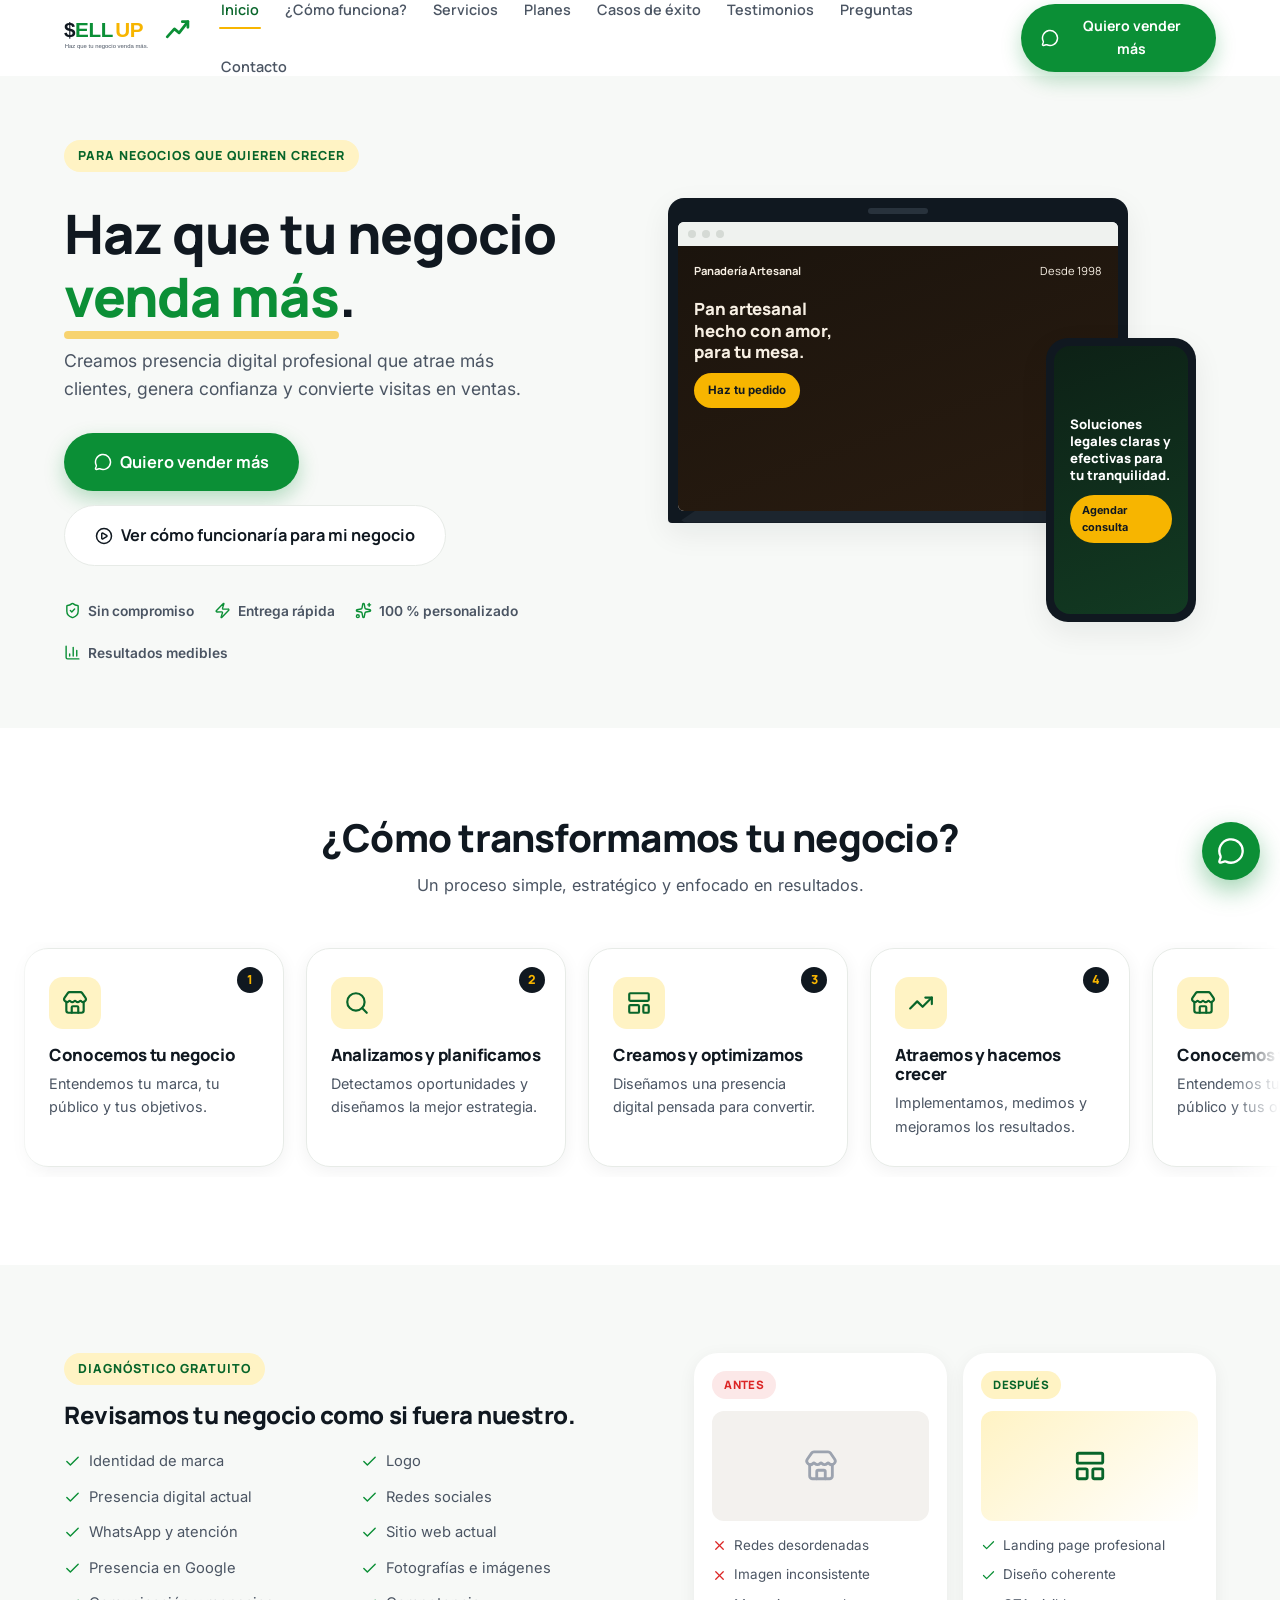
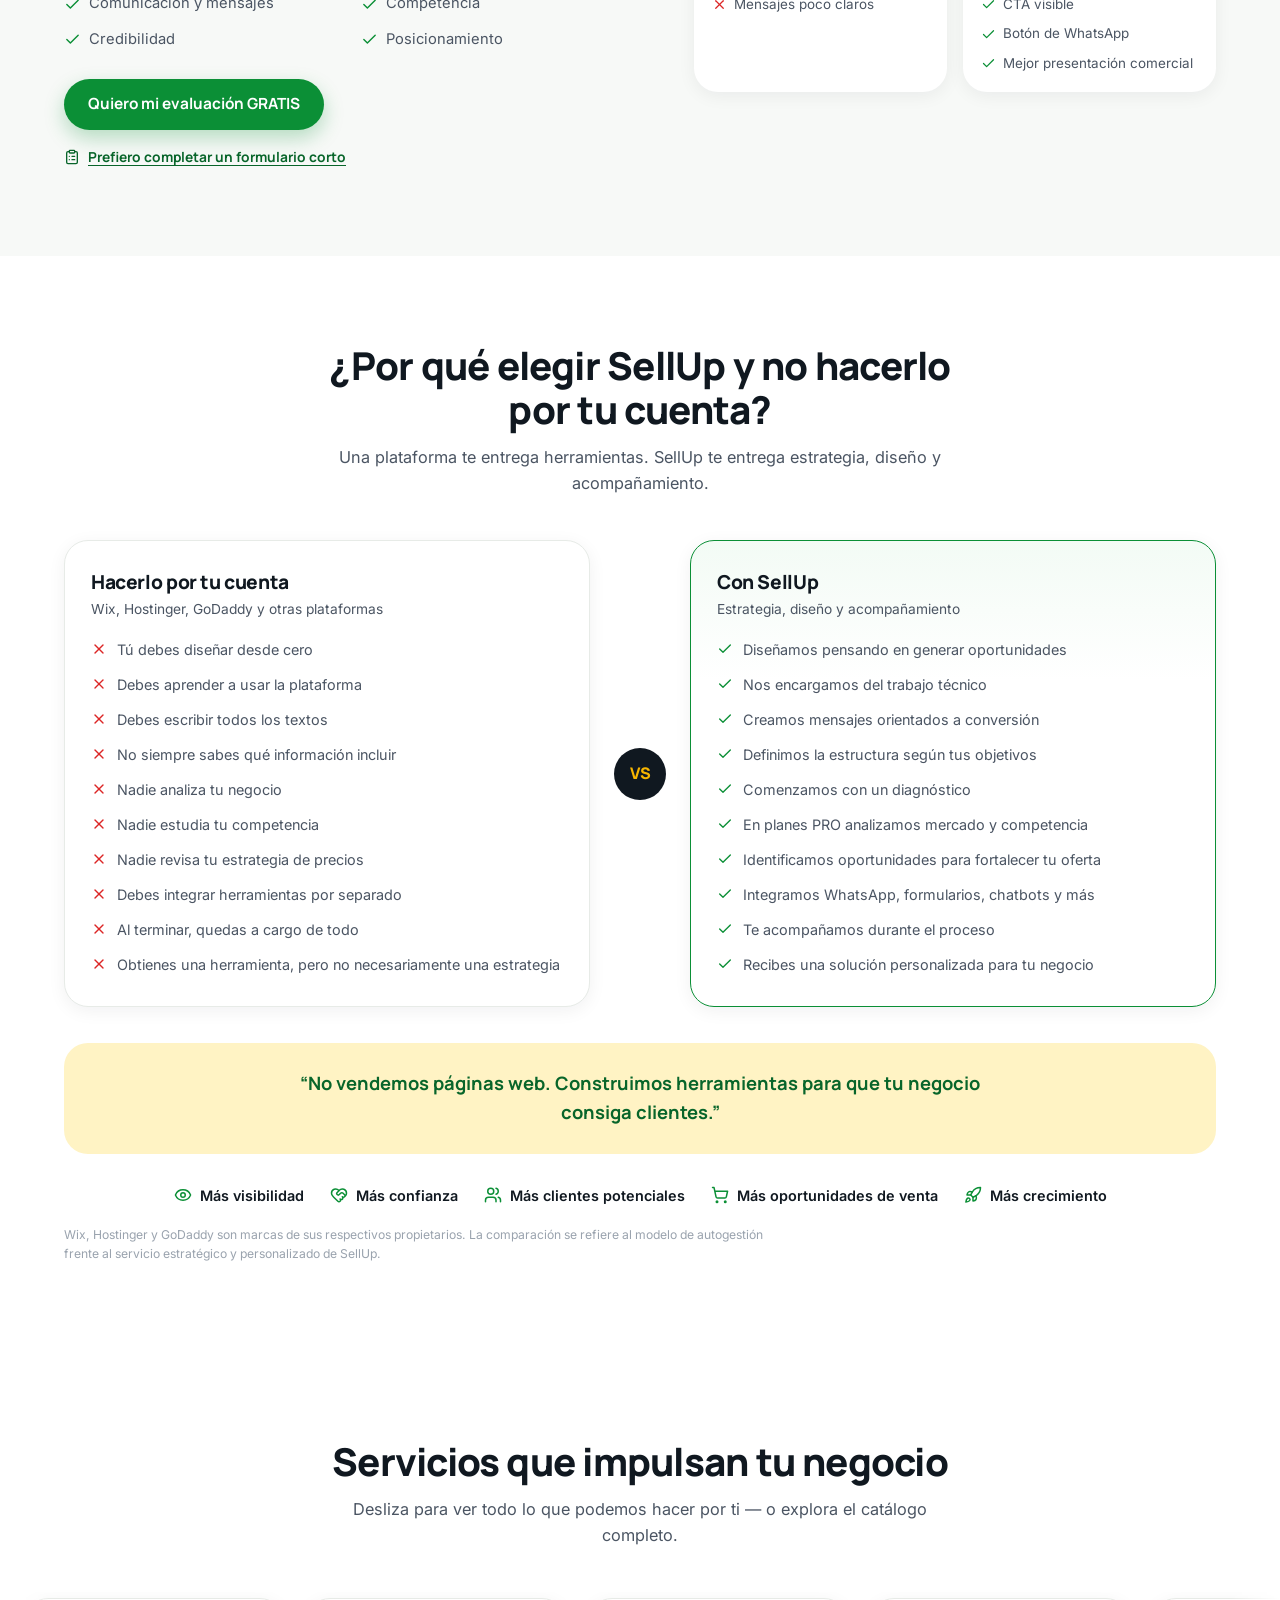
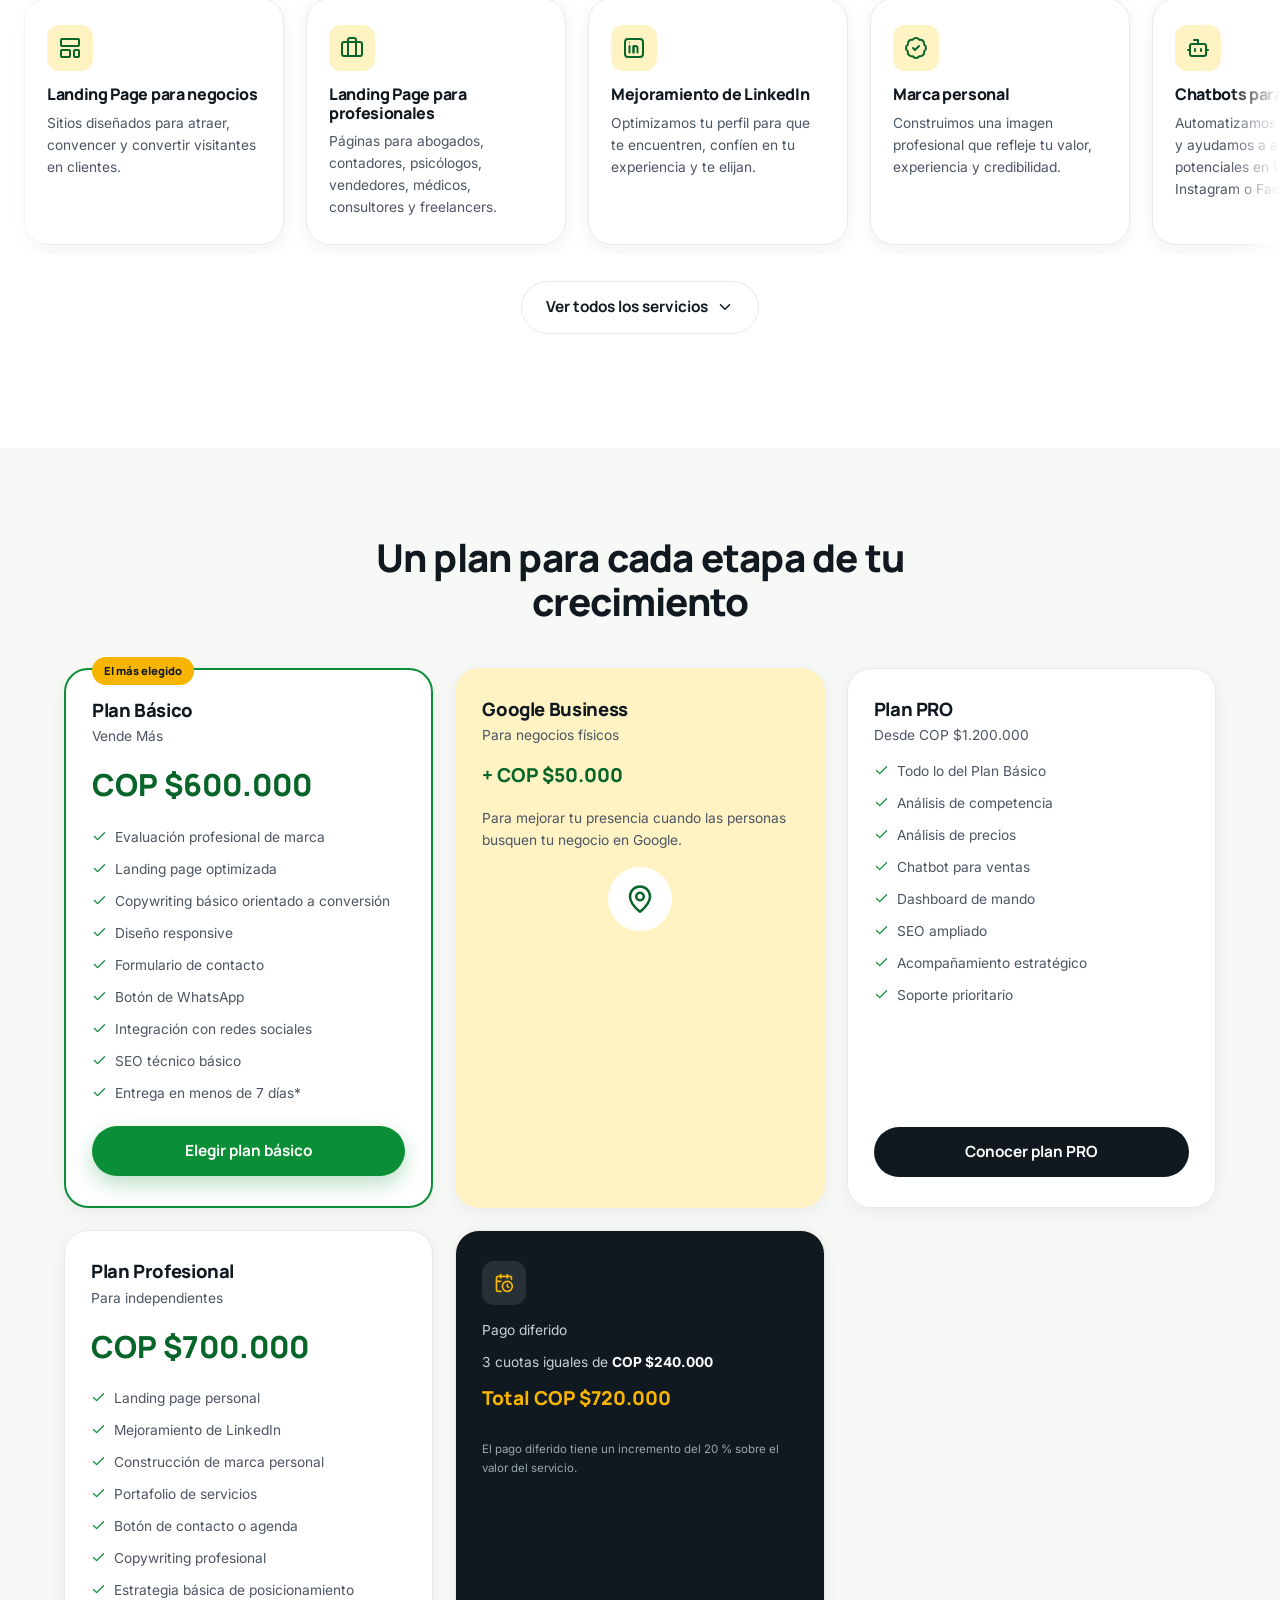
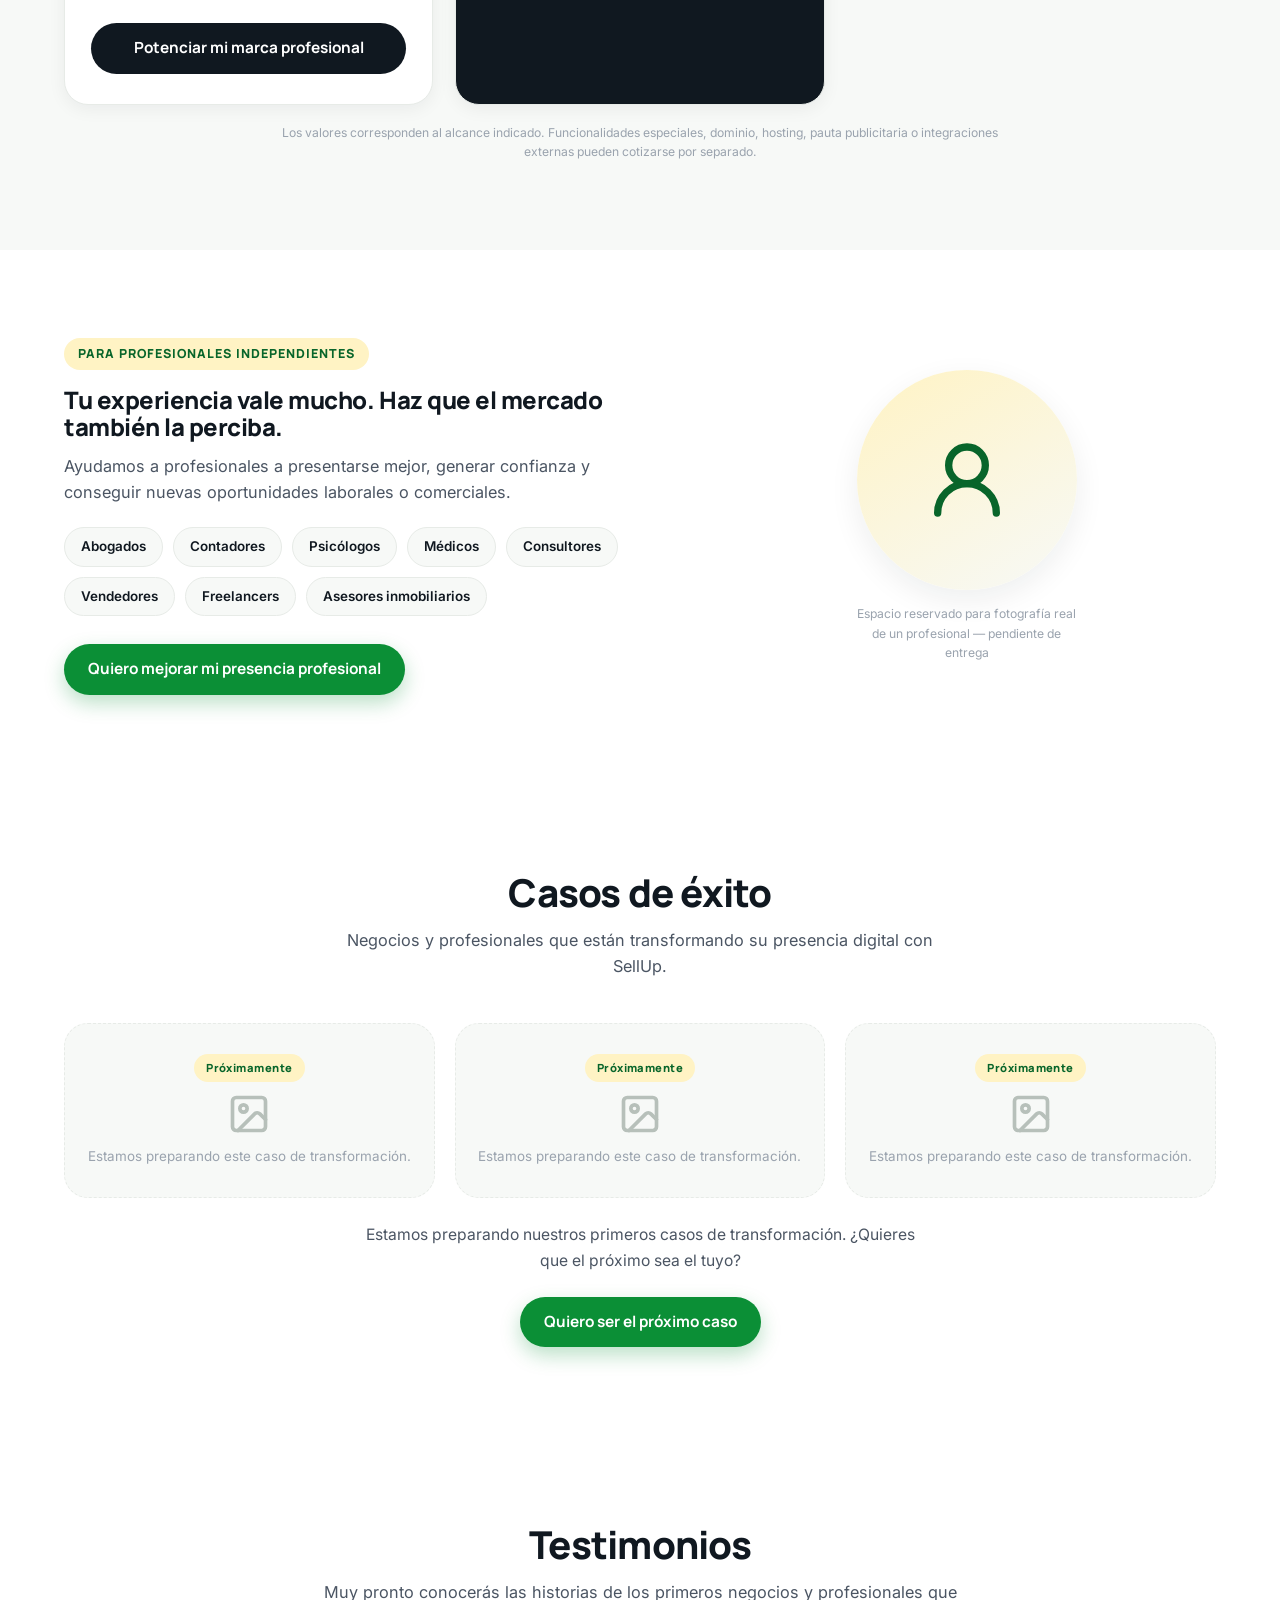
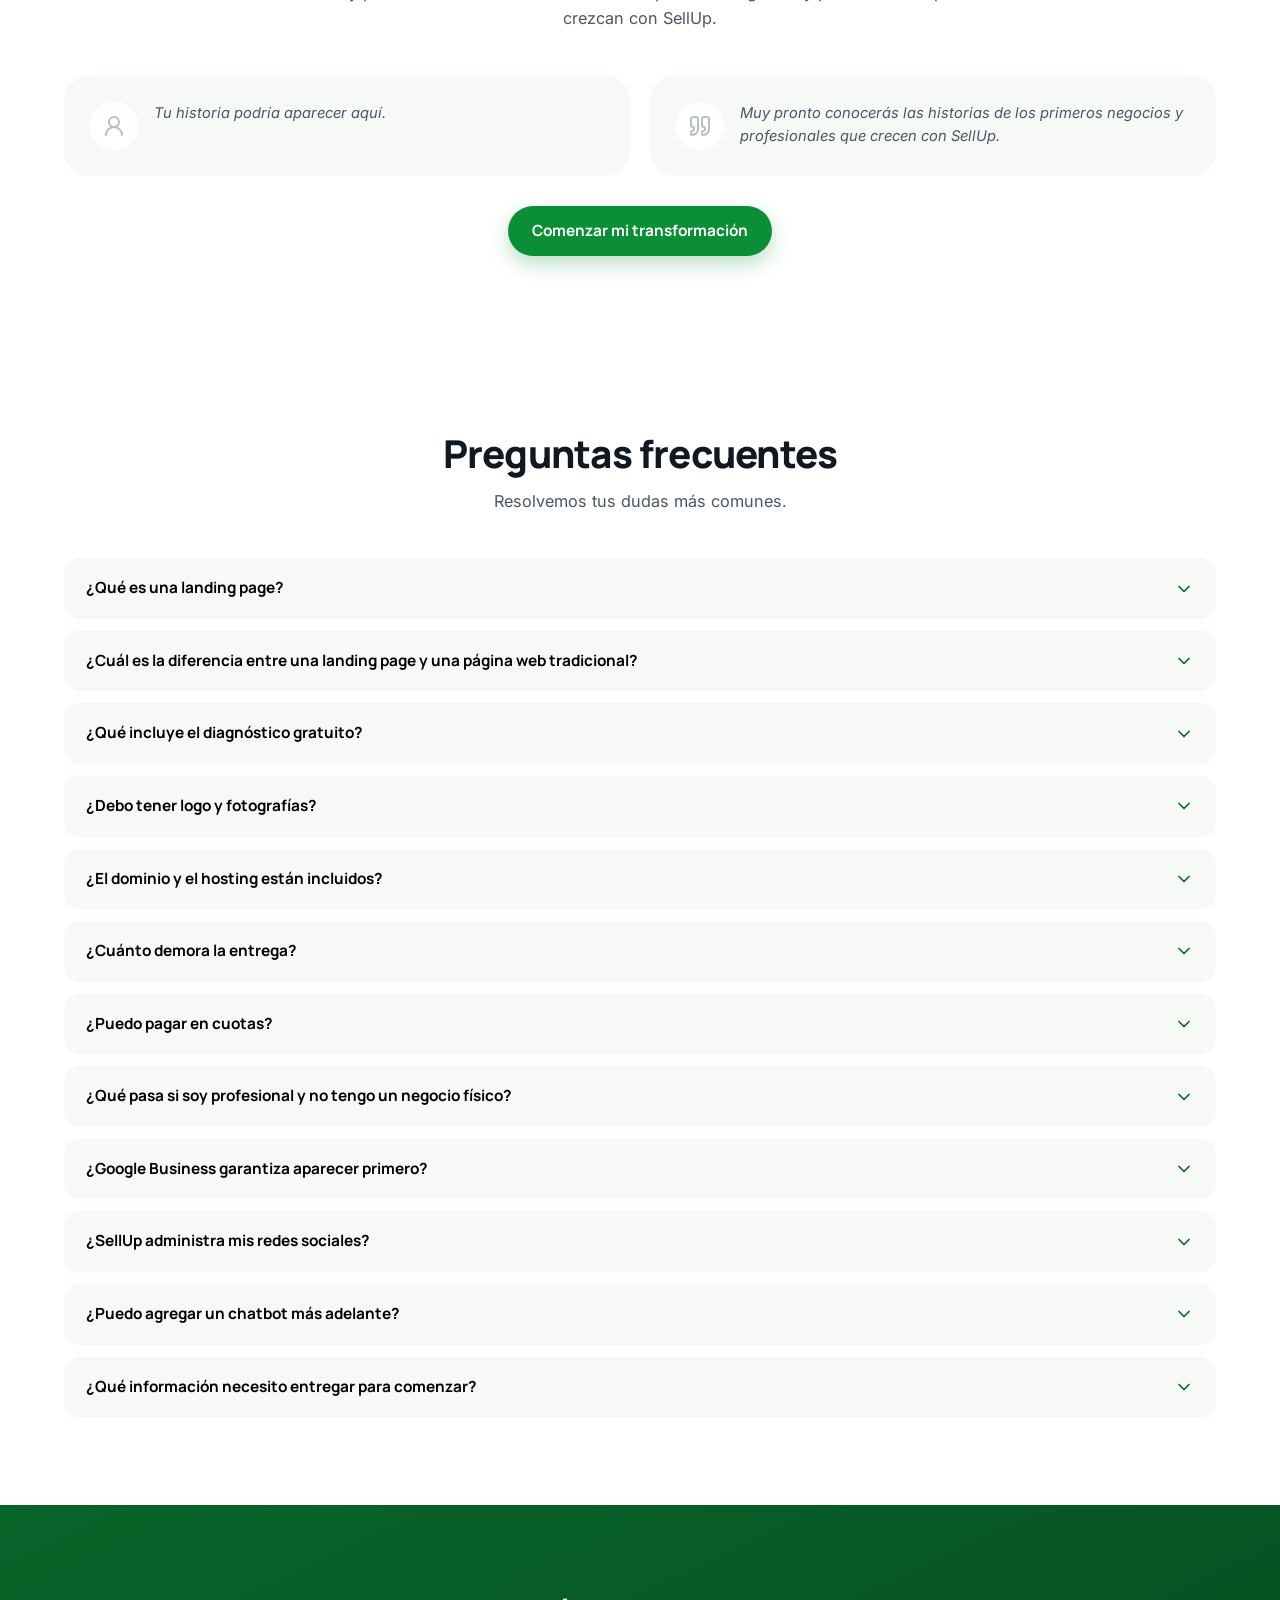
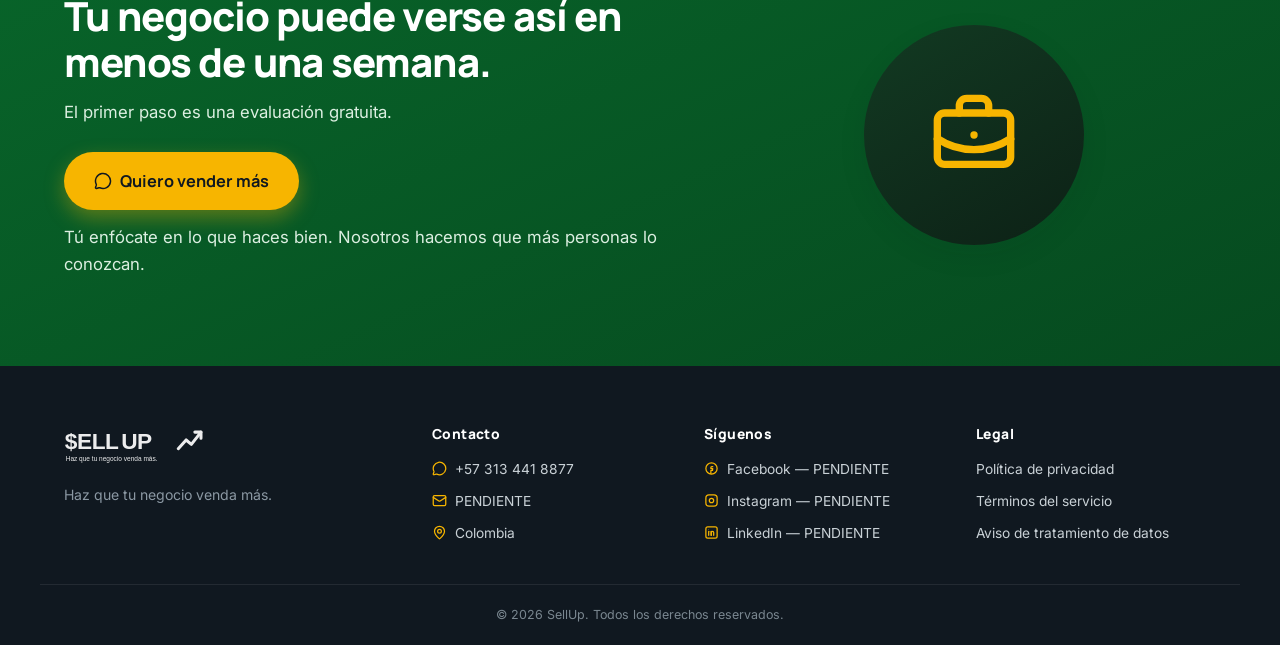
==== index.html @ 9bbc937a "primer entrega" ====
<!DOCTYPE html>
<html lang="es">
<head>
<meta charset="UTF-8">
<meta name="viewport" content="width=device-width, initial-scale=1.0">
<title>SellUp | Landing Pages y estrategias para vender más</title>
<meta name="description" content="Creamos landing pages, estrategias digitales, chatbots y herramientas para ayudar a negocios y profesionales a conseguir más clientes.">
<meta name="keywords" content="landing page Colombia, página web negocio, diagnóstico digital gratuito, marca personal profesionales, chatbot WhatsApp ventas">
<meta name="robots" content="index, follow">
<link rel="canonical" href="https://sellup.co/">

<!-- Open Graph -->
<meta property="og:type" content="website">
<meta property="og:title" content="SellUp | Landing Pages y estrategias para vender más">
<meta property="og:description" content="Creamos herramientas digitales para que negocios y profesionales consigan más clientes.">
<meta property="og:image" content="https://sellup.co/assets/images/sellup-og.jpg">
<meta property="og:url" content="https://sellup.co/">
<meta property="og:locale" content="es_CO">

<!-- Twitter -->
<meta name="twitter:card" content="summary_large_image">
<meta name="twitter:title" content="SellUp | Landing Pages y estrategias para vender más">
<meta name="twitter:description" content="Herramientas digitales para negocios y profesionales que quieren vender más.">

<link rel="icon" type="image/svg+xml" href="assets/images/sellup-icon.svg">

<!-- Fonts -->
<link rel="preconnect" href="https://fonts.googleapis.com">
<link rel="preconnect" href="https://fonts.gstatic.com" crossorigin>
<link href="https://fonts.googleapis.com/css2?family=Manrope:wght@600;700;800&family=Inter:wght@400;500;600;700&display=swap" rel="stylesheet">

<link rel="stylesheet" href="css/styles.css">

<!-- JSON-LD -->
<script type="application/ld+json">
{
  "@context": "https://schema.org",
  "@type": "ProfessionalService",
  "name": "SellUp",
  "description": "Landing pages, estrategias digitales y herramientas de venta para negocios y profesionales.",
  "url": "https://sellup.co/",
  "logo": "https://sellup.co/assets/images/sellup-logo.svg",
  "areaServed": "CO",
  "priceRange": "$600.000 - $1.200.000 COP",
  "telephone": "+57 313 441 8877"
}
</script>
</head>
<body>

<a class="skip-link" href="#main">Saltar al contenido</a>

<!-- ============ FLOATING WHATSAPP BUTTON ============ -->
<a href="#" id="floatingWhatsapp" class="floating-wsp" aria-label="Escribir por WhatsApp" data-wsp-msg="Hola, vi la página de SellUp y quiero solicitar una evaluación gratuita para mi negocio.">
  <i data-lucide="message-circle" aria-hidden="true"></i>
</a>

<!-- ============ HEADER ============ -->
<header class="site-header" id="siteHeader">
  <div class="wrap header-inner">
    <a href="#inicio" class="logo-link" aria-label="SellUp — inicio">
      <img src="assets/images/sellup-logo.svg" alt="$ELL UP — Haz que tu negocio venda más" width="170" height="55" class="logo-img">
    </a>

    <nav class="main-nav" id="mainNav" aria-label="Navegación principal">
      <a href="#inicio" class="nav-link active">Inicio</a>
      <a href="#como-funciona" class="nav-link">¿Cómo funciona?</a>
      <a href="#servicios" class="nav-link">Servicios</a>
      <a href="#planes" class="nav-link">Planes</a>
      <a href="#casos-exito" class="nav-link">Casos de éxito</a>
      <a href="#testimonios" class="nav-link">Testimonios</a>
      <a href="#preguntas" class="nav-link">Preguntas</a>
      <a href="#contacto" class="nav-link">Contacto</a>
    </nav>

    <div class="header-actions">
      <button class="btn btn-primary btn-header-cta" id="ctaHeader" data-wsp-msg="Hola, vi la página de SellUp y quiero solicitar una evaluación gratuita para mi negocio." data-track="click_whatsapp">
        <i data-lucide="message-circle" aria-hidden="true"></i>
        Quiero vender más
      </button>
      <button class="nav-toggle" id="navToggle" aria-label="Abrir menú" aria-expanded="false" aria-controls="mainNav">
        <span></span><span></span><span></span>
      </button>
    </div>
  </div>
</header>

<main id="main">

  <!-- ============ HERO ============ -->
  <section class="hero" id="inicio" aria-label="Presentación">
    <div class="wrap hero-grid">
      <div class="hero-copy">
        <p class="eyebrow" data-reveal>PARA NEGOCIOS QUE QUIEREN CRECER</p>
        <h1 data-reveal>Haz que tu negocio <span class="accent-underline">venda más</span>.</h1>
        <p class="hero-sub" data-reveal>Creamos presencia digital profesional que atrae más clientes, genera confianza y convierte visitas en ventas.</p>

        <div class="hero-ctas" data-reveal>
          <button class="btn btn-primary btn-lg" data-wsp-msg="Hola, vi la página de SellUp y quiero solicitar una evaluación gratuita para mi negocio." data-track="click_whatsapp">
            <i data-lucide="message-circle" aria-hidden="true"></i> Quiero vender más
          </button>
          <a href="#como-funciona" class="btn btn-outline btn-lg">
            <i data-lucide="play-circle" aria-hidden="true"></i> Ver cómo funcionaría para mi negocio
          </a>
        </div>

        <ul class="trust-signals" data-reveal>
          <li><i data-lucide="shield-check" aria-hidden="true"></i> Sin compromiso</li>
          <li><i data-lucide="zap" aria-hidden="true"></i> Entrega rápida</li>
          <li><i data-lucide="sparkles" aria-hidden="true"></i> 100&nbsp;% personalizado</li>
          <li><i data-lucide="bar-chart-3" aria-hidden="true"></i> Resultados medibles</li>
        </ul>
      </div>

      <div class="hero-mockups" data-reveal aria-hidden="true">
        <div class="device device-laptop">
          <div class="device-notch"></div>
          <div class="device-screen">
            <div class="mock-browser-bar"><span></span><span></span><span></span></div>
            <div class="mock-site mock-site--bakery">
              <div class="mock-nav">
                <strong>Panadería Artesanal</strong>
                <span>Desde 1998</span>
              </div>
              <div class="mock-hero">
                <p class="mock-tag">Pan artesanal<br>hecho con amor,<br>para tu mesa.</p>
                <span class="mock-cta">Haz tu pedido</span>
              </div>
            </div>
          </div>
          <div class="device-base"></div>
        </div>

        <div class="device device-phone">
          <div class="device-screen">
            <div class="mock-site mock-site--legal">
              <p class="mock-tag mock-tag--sm">Soluciones legales claras y efectivas para tu tranquilidad.</p>
              <span class="mock-cta mock-cta--sm">Agendar consulta</span>
            </div>
          </div>
        </div>
      </div>
    </div>
  </section>

  <!-- ============ CÓMO TRANSFORMAMOS TU NEGOCIO — CARRUSEL AUTOMÁTICO ============ -->
  <section class="process" id="como-funciona">
    <div class="wrap">
      <div class="section-head center" data-reveal>
        <h2>¿Cómo transformamos tu negocio?</h2>
        <p class="section-sub">Un proceso simple, estratégico y enfocado en resultados.</p>
      </div>
    </div>

    <div class="marquee process-marquee" id="processMarquee" data-reveal>
      <div class="marquee-track" id="processTrack">
        <article class="process-card">
          <span class="process-num">1</span>
          <div class="process-ic"><i data-lucide="store" aria-hidden="true"></i></div>
          <h3>Conocemos tu negocio</h3>
          <p>Entendemos tu marca, tu público y tus objetivos.</p>
        </article>
        <article class="process-card">
          <span class="process-num">2</span>
          <div class="process-ic"><i data-lucide="search" aria-hidden="true"></i></div>
          <h3>Analizamos y planificamos</h3>
          <p>Detectamos oportunidades y diseñamos la mejor estrategia.</p>
        </article>
        <article class="process-card">
          <span class="process-num">3</span>
          <div class="process-ic"><i data-lucide="layout-template" aria-hidden="true"></i></div>
          <h3>Creamos y optimizamos</h3>
          <p>Diseñamos una presencia digital pensada para convertir.</p>
        </article>
        <article class="process-card">
          <span class="process-num">4</span>
          <div class="process-ic"><i data-lucide="trending-up" aria-hidden="true"></i></div>
          <h3>Atraemos y hacemos crecer</h3>
          <p>Implementamos, medimos y mejoramos los resultados.</p>
        </article>
        <!-- duplicado para loop continuo, oculto de lectores de pantalla -->
        <article class="process-card" aria-hidden="true">
          <span class="process-num">1</span>
          <div class="process-ic"><i data-lucide="store" aria-hidden="true"></i></div>
          <h3>Conocemos tu negocio</h3>
          <p>Entendemos tu marca, tu público y tus objetivos.</p>
        </article>
        <article class="process-card" aria-hidden="true">
          <span class="process-num">2</span>
          <div class="process-ic"><i data-lucide="search" aria-hidden="true"></i></div>
          <h3>Analizamos y planificamos</h3>
          <p>Detectamos oportunidades y diseñamos la mejor estrategia.</p>
        </article>
        <article class="process-card" aria-hidden="true">
          <span class="process-num">3</span>
          <div class="process-ic"><i data-lucide="layout-template" aria-hidden="true"></i></div>
          <h3>Creamos y optimizamos</h3>
          <p>Diseñamos una presencia digital pensada para convertir.</p>
        </article>
        <article class="process-card" aria-hidden="true">
          <span class="process-num">4</span>
          <div class="process-ic"><i data-lucide="trending-up" aria-hidden="true"></i></div>
          <h3>Atraemos y hacemos crecer</h3>
          <p>Implementamos, medimos y mejoramos los resultados.</p>
        </article>
      </div>
    </div>
  </section>

  <!-- ============ DIAGNÓSTICO GRATUITO ============ -->
  <section class="diagnostic">
    <div class="wrap diagnostic-grid">
      <div data-reveal>
        <p class="eyebrow">DIAGNÓSTICO GRATUITO</p>
        <h2>Revisamos tu negocio como si fuera nuestro.</h2>
        <ul class="check-grid">
          <li><i data-lucide="check" aria-hidden="true"></i> Identidad de marca</li>
          <li><i data-lucide="check" aria-hidden="true"></i> Logo</li>
          <li><i data-lucide="check" aria-hidden="true"></i> Presencia digital actual</li>
          <li><i data-lucide="check" aria-hidden="true"></i> Redes sociales</li>
          <li><i data-lucide="check" aria-hidden="true"></i> WhatsApp y atención</li>
          <li><i data-lucide="check" aria-hidden="true"></i> Sitio web actual</li>
          <li><i data-lucide="check" aria-hidden="true"></i> Presencia en Google</li>
          <li><i data-lucide="check" aria-hidden="true"></i> Fotografías e imágenes</li>
          <li><i data-lucide="check" aria-hidden="true"></i> Comunicación y mensajes</li>
          <li><i data-lucide="check" aria-hidden="true"></i> Competencia</li>
          <li><i data-lucide="check" aria-hidden="true"></i> Credibilidad</li>
          <li><i data-lucide="check" aria-hidden="true"></i> Posicionamiento</li>
        </ul>
        <button class="btn btn-primary" id="ctaDiagnostic" data-wsp-msg="Hola, quiero solicitar mi evaluación gratuita para mi negocio." data-track="click_whatsapp">
          Quiero mi evaluación GRATIS
        </button>
        <button class="link-form-trigger" data-open-eval-form>
          <i data-lucide="clipboard-list" aria-hidden="true"></i> Prefiero completar un formulario corto
        </button>
      </div>

      <div class="before-after" data-reveal>
        <div class="ba-card ba-before">
          <span class="ba-tag ba-tag--before">Antes</span>
          <div class="ba-visual ba-visual--before" aria-hidden="true">
            <i data-lucide="store" aria-hidden="true"></i>
          </div>
          <ul>
            <li><i data-lucide="x" aria-hidden="true"></i> Redes desordenadas</li>
            <li><i data-lucide="x" aria-hidden="true"></i> Imagen inconsistente</li>
            <li><i data-lucide="x" aria-hidden="true"></i> Mensajes poco claros</li>
          </ul>
        </div>
        <div class="ba-card ba-after">
          <span class="ba-tag ba-tag--after">Después</span>
          <div class="ba-visual ba-visual--after" aria-hidden="true">
            <i data-lucide="layout-panel-top" aria-hidden="true"></i>
          </div>
          <ul>
            <li><i data-lucide="check" aria-hidden="true"></i> Landing page profesional</li>
            <li><i data-lucide="check" aria-hidden="true"></i> Diseño coherente</li>
            <li><i data-lucide="check" aria-hidden="true"></i> CTA visible</li>
            <li><i data-lucide="check" aria-hidden="true"></i> Botón de WhatsApp</li>
            <li><i data-lucide="check" aria-hidden="true"></i> Mejor presentación comercial</li>
          </ul>
        </div>
      </div>
    </div>
  </section>

  <!-- ============ COMPARATIVO ============ -->
  <section class="comparison">
    <div class="wrap">
      <div class="section-head center" data-reveal>
        <h2>¿Por qué elegir SellUp y no hacerlo por tu cuenta?</h2>
        <p class="section-sub">Una plataforma te entrega herramientas. SellUp te entrega estrategia, diseño y acompañamiento.</p>
      </div>

      <div class="comparison-grid" data-reveal>
        <div class="comparison-col comparison-col--diy">
          <h3>Hacerlo por tu cuenta</h3>
          <p class="comparison-sub">Wix, Hostinger, GoDaddy y otras plataformas</p>
          <ul class="comparison-list">
            <li><i data-lucide="x" aria-hidden="true"></i> Tú debes diseñar desde cero</li>
            <li><i data-lucide="x" aria-hidden="true"></i> Debes aprender a usar la plataforma</li>
            <li><i data-lucide="x" aria-hidden="true"></i> Debes escribir todos los textos</li>
            <li><i data-lucide="x" aria-hidden="true"></i> No siempre sabes qué información incluir</li>
            <li><i data-lucide="x" aria-hidden="true"></i> Nadie analiza tu negocio</li>
            <li><i data-lucide="x" aria-hidden="true"></i> Nadie estudia tu competencia</li>
            <li><i data-lucide="x" aria-hidden="true"></i> Nadie revisa tu estrategia de precios</li>
            <li><i data-lucide="x" aria-hidden="true"></i> Debes integrar herramientas por separado</li>
            <li><i data-lucide="x" aria-hidden="true"></i> Al terminar, quedas a cargo de todo</li>
            <li><i data-lucide="x" aria-hidden="true"></i> Obtienes una herramienta, pero no necesariamente una estrategia</li>
          </ul>
        </div>

        <div class="comparison-vs" aria-hidden="true">VS</div>

        <div class="comparison-col comparison-col--sellup">
          <h3>Con SellUp</h3>
          <p class="comparison-sub">Estrategia, diseño y acompañamiento</p>
          <ul class="comparison-list">
            <li><i data-lucide="check" aria-hidden="true"></i> Diseñamos pensando en generar oportunidades</li>
            <li><i data-lucide="check" aria-hidden="true"></i> Nos encargamos del trabajo técnico</li>
            <li><i data-lucide="check" aria-hidden="true"></i> Creamos mensajes orientados a conversión</li>
            <li><i data-lucide="check" aria-hidden="true"></i> Definimos la estructura según tus objetivos</li>
            <li><i data-lucide="check" aria-hidden="true"></i> Comenzamos con un diagnóstico</li>
            <li><i data-lucide="check" aria-hidden="true"></i> En planes PRO analizamos mercado y competencia</li>
            <li><i data-lucide="check" aria-hidden="true"></i> Identificamos oportunidades para fortalecer tu oferta</li>
            <li><i data-lucide="check" aria-hidden="true"></i> Integramos WhatsApp, formularios, chatbots y más</li>
            <li><i data-lucide="check" aria-hidden="true"></i> Te acompañamos durante el proceso</li>
            <li><i data-lucide="check" aria-hidden="true"></i> Recibes una solución personalizada para tu negocio</li>
          </ul>
        </div>
      </div>

      <div class="comparison-callout" data-reveal>
        <p>&ldquo;No vendemos páginas web. Construimos herramientas para que tu negocio consiga clientes.&rdquo;</p>
      </div>

      <ul class="benefits-row" data-reveal>
        <li><i data-lucide="eye" aria-hidden="true"></i> Más visibilidad</li>
        <li><i data-lucide="heart-handshake" aria-hidden="true"></i> Más confianza</li>
        <li><i data-lucide="users" aria-hidden="true"></i> Más clientes potenciales</li>
        <li><i data-lucide="shopping-cart" aria-hidden="true"></i> Más oportunidades de venta</li>
        <li><i data-lucide="rocket" aria-hidden="true"></i> Más crecimiento</li>
      </ul>

      <p class="legal-note" data-reveal>Wix, Hostinger y GoDaddy son marcas de sus respectivos propietarios. La comparación se refiere al modelo de autogestión frente al servicio estratégico y personalizado de SellUp.</p>
    </div>
  </section>

  <!-- ============ SERVICIOS — CARRUSEL AUTOMÁTICO + EXPANDIBLE ============ -->
  <section class="services" id="servicios">
    <div class="wrap">
      <div class="section-head center" data-reveal>
        <h2>Servicios que impulsan tu negocio</h2>
        <p class="section-sub">Desliza para ver todo lo que podemos hacer por ti — o explora el catálogo completo.</p>
      </div>
    </div>

    <div class="marquee services-marquee" id="servicesMarquee" data-reveal>
      <div class="marquee-track" id="servicesTrack">
        <!-- generado dinámicamente desde js/main.js (SERVICES) -->
      </div>
    </div>

    <div class="wrap services-expand-wrap">
      <button class="btn btn-outline" id="toggleServices" aria-expanded="false" data-track="expand_services">
        Ver todos los servicios
        <i data-lucide="chevron-down" aria-hidden="true"></i>
      </button>
    </div>
  </section>

  <!-- ============ PLANES ============ -->
  <section class="pricing" id="planes">
    <div class="wrap">
      <div class="section-head center" data-reveal>
        <h2>Un plan para cada etapa de tu crecimiento</h2>
      </div>

      <div class="pricing-grid" data-reveal>
        <!-- PLAN BÁSICO -->
        <div class="price-card price-card--featured">
          <span class="price-badge">El más elegido</span>
          <h3>Plan Básico</h3>
          <p class="price-tag">Vende Más</p>
          <p class="price-amount" data-price="600000">COP $600.000</p>
          <ul class="price-features">
            <li><i data-lucide="check" aria-hidden="true"></i> Evaluación profesional de marca</li>
            <li><i data-lucide="check" aria-hidden="true"></i> Landing page optimizada</li>
            <li><i data-lucide="check" aria-hidden="true"></i> Copywriting básico orientado a conversión</li>
            <li><i data-lucide="check" aria-hidden="true"></i> Diseño responsive</li>
            <li><i data-lucide="check" aria-hidden="true"></i> Formulario de contacto</li>
            <li><i data-lucide="check" aria-hidden="true"></i> Botón de WhatsApp</li>
            <li><i data-lucide="check" aria-hidden="true"></i> Integración con redes sociales</li>
            <li><i data-lucide="check" aria-hidden="true"></i> SEO técnico básico</li>
            <li><i data-lucide="check" aria-hidden="true"></i> Entrega en menos de 7 días*</li>
          </ul>
          <button class="btn btn-primary btn-block" data-wsp-msg="Hola, quiero elegir el plan básico de SellUp para mi negocio." data-track="click_plan_basico">Elegir plan básico</button>
        </div>

        <!-- GOOGLE BUSINESS -->
        <div class="price-card price-card--addon">
          <h3>Google Business</h3>
          <p class="price-tag">Para negocios físicos</p>
          <p class="price-amount price-amount--sm">+ COP $50.000</p>
          <p class="price-desc">Para mejorar tu presencia cuando las personas busquen tu negocio en Google.</p>
          <div class="addon-visual" aria-hidden="true"><i data-lucide="map-pin" aria-hidden="true"></i></div>
        </div>

        <!-- PLAN PRO -->
        <div class="price-card">
          <h3>Plan PRO</h3>
          <p class="price-tag">Desde COP $1.200.000</p>
          <ul class="price-features">
            <li><i data-lucide="check" aria-hidden="true"></i> Todo lo del Plan Básico</li>
            <li><i data-lucide="check" aria-hidden="true"></i> Análisis de competencia</li>
            <li><i data-lucide="check" aria-hidden="true"></i> Análisis de precios</li>
            <li><i data-lucide="check" aria-hidden="true"></i> Chatbot para ventas</li>
            <li><i data-lucide="check" aria-hidden="true"></i> Dashboard de mando</li>
            <li><i data-lucide="check" aria-hidden="true"></i> SEO ampliado</li>
            <li><i data-lucide="check" aria-hidden="true"></i> Acompañamiento estratégico</li>
            <li><i data-lucide="check" aria-hidden="true"></i> Soporte prioritario</li>
          </ul>
          <button class="btn btn-secondary btn-block" data-wsp-msg="Hola, quiero conocer el plan PRO de SellUp." data-track="click_plan_pro">Conocer plan PRO</button>
        </div>

        <!-- PLAN PROFESIONAL -->
        <div class="price-card">
          <h3>Plan Profesional</h3>
          <p class="price-tag">Para independientes</p>
          <p class="price-amount" data-price="700000">COP $700.000</p>
          <ul class="price-features">
            <li><i data-lucide="check" aria-hidden="true"></i> Landing page personal</li>
            <li><i data-lucide="check" aria-hidden="true"></i> Mejoramiento de LinkedIn</li>
            <li><i data-lucide="check" aria-hidden="true"></i> Construcción de marca personal</li>
            <li><i data-lucide="check" aria-hidden="true"></i> Portafolio de servicios</li>
            <li><i data-lucide="check" aria-hidden="true"></i> Botón de contacto o agenda</li>
            <li><i data-lucide="check" aria-hidden="true"></i> Copywriting profesional</li>
            <li><i data-lucide="check" aria-hidden="true"></i> Estrategia básica de posicionamiento</li>
          </ul>
          <button class="btn btn-secondary btn-block" data-wsp-msg="Hola, quiero conocer el plan de landing page y marca personal para profesionales." data-track="click_plan_profesional">Potenciar mi marca profesional</button>
        </div>

        <!-- PAGO DIFERIDO -->
        <div class="price-card price-card--installments">
          <div class="installments-ic" aria-hidden="true"><i data-lucide="calendar-clock" aria-hidden="true"></i></div>
          <p class="price-desc">Pago diferido</p>
          <p class="price-desc">3 cuotas iguales de <strong data-price="240000">COP $240.000</strong></p>
          <p class="price-amount price-amount--sm" data-price="720000">Total COP $720.000</p>
          <p class="fine-print">El pago diferido tiene un incremento del 20&nbsp;% sobre el valor del servicio.</p>
        </div>
      </div>

      <p class="legal-note center" data-reveal>Los valores corresponden al alcance indicado. Funcionalidades especiales, dominio, hosting, pauta publicitaria o integraciones externas pueden cotizarse por separado.</p>
    </div>
  </section>

  <!-- ============ PROFESIONALES ============ -->
  <section class="professionals">
    <div class="wrap professionals-grid">
      <div data-reveal>
        <p class="eyebrow">PARA PROFESIONALES INDEPENDIENTES</p>
        <h2>Tu experiencia vale mucho. Haz que el mercado también la perciba.</h2>
        <p class="section-sub">Ayudamos a profesionales a presentarse mejor, generar confianza y conseguir nuevas oportunidades laborales o comerciales.</p>

        <ul class="chips-row">
          <li>Abogados</li><li>Contadores</li><li>Psicólogos</li><li>Médicos</li>
          <li>Consultores</li><li>Vendedores</li><li>Freelancers</li><li>Asesores inmobiliarios</li>
        </ul>

        <button class="btn btn-primary" data-wsp-msg="Hola, quiero mejorar mi presencia profesional con SellUp." data-track="click_plan_profesional">
          Quiero mejorar mi presencia profesional
        </button>
      </div>

      <div class="professional-portrait" data-reveal aria-hidden="true">
        <div class="portrait-ring">
          <i data-lucide="user-round" aria-hidden="true"></i>
        </div>
        <span class="portrait-caption">Espacio reservado para fotografía real de un profesional — pendiente de entrega</span>
      </div>
    </div>
  </section>

  <!-- ============ CASOS DE ÉXITO ============ -->
  <section class="success-cases" id="casos-exito">
    <div class="wrap">
      <div class="section-head center" data-reveal>
        <h2>Casos de éxito</h2>
        <p class="section-sub">Negocios y profesionales que están transformando su presencia digital con SellUp.</p>
      </div>

      <div class="cases-grid" id="casesGrid" data-reveal>
        <!-- generado dinámicamente desde js/main.js (SUCCESS_CASES) -->
      </div>

      <p class="empty-state-msg" data-reveal>Estamos preparando nuestros primeros casos de transformación. ¿Quieres que el próximo sea el tuyo?</p>

      <div class="center-cta" data-reveal>
        <button class="btn btn-primary" data-wsp-msg="Hola, quiero ser el próximo caso de éxito de SellUp." data-track="view_success_case">Quiero ser el próximo caso</button>
      </div>
    </div>
  </section>

  <!-- ============ TESTIMONIOS ============ -->
  <section class="testimonials" id="testimonios">
    <div class="wrap">
      <div class="section-head center" data-reveal>
        <h2>Testimonios</h2>
        <p class="section-sub">Muy pronto conocerás las historias de los primeros negocios y profesionales que crezcan con SellUp.</p>
      </div>

      <div class="testimonials-grid" id="testimonialsGrid" data-reveal>
        <!-- generado dinámicamente desde js/main.js (TESTIMONIALS) -->
      </div>

      <div class="center-cta" data-reveal>
        <button class="btn btn-primary" data-wsp-msg="Hola, quiero comenzar mi transformación digital con SellUp." data-track="click_whatsapp">Comenzar mi transformación</button>
      </div>
    </div>
  </section>

  <!-- ============ PREGUNTAS FRECUENTES ============ -->
  <section class="faq" id="preguntas">
    <div class="wrap">
      <div class="section-head center" data-reveal>
        <h2>Preguntas frecuentes</h2>
        <p class="section-sub">Resolvemos tus dudas más comunes.</p>
      </div>

      <div class="accordion" id="faqAccordion" data-reveal>
        <!-- los items se insertan también vía data attributes para lectores sin JS -->
      </div>
    </div>
  </section>

  <!-- ============ CTA FINAL ============ -->
  <section class="final-cta">
    <div class="wrap final-cta-grid">
      <div data-reveal>
        <h2>Tu negocio puede verse así en menos de una semana.</h2>
        <p>El primer paso es una evaluación gratuita.</p>
        <button class="btn btn-accent btn-lg" data-wsp-msg="Hola, vi la página de SellUp y quiero solicitar una evaluación gratuita para mi negocio." data-track="click_whatsapp">
          <i data-lucide="message-circle" aria-hidden="true"></i> Quiero vender más
        </button>
        <p class="final-cta-note">Tú enfócate en lo que haces bien. Nosotros hacemos que más personas lo conozcan.</p>
      </div>
      <div class="final-cta-visual" aria-hidden="true">
        <div class="portrait-ring portrait-ring--dark">
          <i data-lucide="briefcase-business" aria-hidden="true"></i>
        </div>
      </div>
    </div>
  </section>

</main>

<!-- ============ FOOTER ============ -->
<footer class="site-footer" id="contacto">
  <div class="wrap footer-grid">
    <div class="footer-brand">
      <img src="assets/images/sellup-logo.svg" alt="$ELL UP" width="150" height="48" class="footer-logo">
      <p>Haz que tu negocio venda más.</p>
    </div>

    <div class="footer-col">
      <h4>Contacto</h4>
      <ul>
        <li><i data-lucide="message-circle" aria-hidden="true"></i> <a href="#" class="footer-wsp" data-wsp-msg="Hola, quiero más información sobre SellUp.">+57 313 441 8877</a></li>
        <li><i data-lucide="mail" aria-hidden="true"></i> <span id="footerEmail">PENDIENTE</span></li>
        <li><i data-lucide="map-pin" aria-hidden="true"></i> Colombia</li>
      </ul>
    </div>

    <div class="footer-col">
      <h4>Síguenos</h4>
      <ul class="social-list">
        <li><i data-lucide="facebook" aria-hidden="true"></i> <span>Facebook — PENDIENTE</span></li>
        <li><i data-lucide="instagram" aria-hidden="true"></i> <span>Instagram — PENDIENTE</span></li>
        <li><i data-lucide="linkedin" aria-hidden="true"></i> <span>LinkedIn — PENDIENTE</span></li>
      </ul>
    </div>

    <div class="footer-col">
      <h4>Legal</h4>
      <ul>
        <li><a href="#">Política de privacidad</a></li>
        <li><a href="#">Términos del servicio</a></li>
        <li><a href="#">Aviso de tratamiento de datos</a></li>
      </ul>
    </div>
  </div>

  <div class="wrap footer-bottom">
    <span id="footerCopy">© 2026 SellUp. Todos los derechos reservados.</span>
  </div>
</footer>

<!-- ============ MODAL: FORMULARIO DE EVALUACIÓN ============ -->
<div class="modal-overlay" id="evalModalOverlay" hidden>
  <div class="modal" id="evalModal" role="dialog" aria-modal="true" aria-labelledby="evalModalTitle">
    <button class="modal-close" id="evalModalClose" aria-label="Cerrar formulario">
      <i data-lucide="x" aria-hidden="true"></i>
    </button>

    <h2 id="evalModalTitle">Cuéntanos sobre tu negocio</h2>
    <p class="modal-sub">Con esta información te escribimos por WhatsApp para tu evaluación gratuita.</p>

    <form id="evalForm" novalidate>
      <div class="form-row">
        <label for="fName">Nombre *</label>
        <input type="text" id="fName" name="name" required autocomplete="name">
      </div>

      <div class="form-row">
        <label for="fBusiness">Nombre del negocio o profesión *</label>
        <input type="text" id="fBusiness" name="business" required>
      </div>

      <div class="form-row form-row--split">
        <div>
          <label for="fCity">Ciudad *</label>
          <input type="text" id="fCity" name="city" required autocomplete="address-level2">
        </div>
        <div>
          <label for="fType">Tipo de negocio *</label>
          <input type="text" id="fType" name="type" required placeholder="Ej. Panadería, abogado, taller...">
        </div>
      </div>

      <div class="form-row form-row--split">
        <div>
          <label for="fWsp">WhatsApp *</label>
          <input type="tel" id="fWsp" name="whatsapp" required autocomplete="tel" placeholder="300 000 0000">
        </div>
        <div>
          <label for="fSocial">Instagram o sitio actual</label>
          <input type="text" id="fSocial" name="social" placeholder="@tu_negocio (opcional)">
        </div>
      </div>

      <div class="form-row">
        <label for="fGoal">Principal objetivo *</label>
        <select id="fGoal" name="goal" required>
          <option value="">Selecciona una opción</option>
          <option value="Conseguir más clientes">Conseguir más clientes</option>
          <option value="Mejorar mi imagen">Mejorar mi imagen</option>
          <option value="Crear una landing page">Crear una landing page</option>
          <option value="Aparecer mejor en Google">Aparecer mejor en Google</option>
          <option value="Automatizar la atención">Automatizar la atención</option>
          <option value="Mejorar LinkedIn y marca personal">Mejorar LinkedIn y marca personal</option>
          <option value="Analizar competencia y precios">Analizar competencia y precios</option>
          <option value="Otro">Otro</option>
        </select>
      </div>

      <div class="form-row">
        <label for="fMsg">Mensaje opcional</label>
        <textarea id="fMsg" name="message" rows="3"></textarea>
      </div>

      <div class="form-row form-row--checkbox">
        <input type="checkbox" id="fConsent" name="consent" required>
        <label for="fConsent">Acepto el tratamiento de mis datos personales según la política de privacidad. *</label>
      </div>

      <p class="form-error" id="formError" role="alert" hidden></p>

      <button type="submit" class="btn btn-primary btn-block" id="formSubmit">
        <i data-lucide="message-circle" aria-hidden="true"></i> Enviar y continuar por WhatsApp
      </button>
    </form>

    <div class="form-confirm" id="formConfirm" hidden>
      <i data-lucide="check-circle" aria-hidden="true"></i>
      <p>Vamos a abrir WhatsApp con tu información. Confírmanos ahí cualquier detalle adicional.</p>
      <button class="btn btn-primary" id="formConfirmGo">Abrir WhatsApp</button>
    </div>
  </div>
</div>

<script src="js/icons.js" defer></script>
<script src="js/main.js" defer></script>
</body>
</html>
---- css/styles.css ----
/* =========================================================
   $ELL UP — Design tokens
   ========================================================= */
:root{
  --green:        #0B8F36;
  --green-dark:   #08652A;
  --yellow:       #F7B500;
  --yellow-soft:  #FFF3C4;
  --ink:          #101820;
  --text-gray:    #4B5563;
  --bg-soft:      #F7F9F7;
  --white:        #FFFFFF;
  --red:          #DC2626;
  --line:         #E7EBE7;

  --font-display: 'Manrope', 'Poppins', sans-serif;
  --font-body:    'Inter', sans-serif;

  --container: 1200px;
  --radius-sm: 10px;
  --radius-md: 16px;
  --radius-lg: 24px;
  --shadow-soft: 0 10px 30px rgba(16,24,32,0.07);
  --shadow-card: 0 4px 18px rgba(16,24,32,0.06);
  --ease: cubic-bezier(.22,1,.36,1);
}

/* =========================================================
   RESET
   ========================================================= */
*,*::before,*::after{box-sizing:border-box;margin:0;padding:0;}
html{scroll-behavior:smooth;overflow-x:hidden;}
@media (prefers-reduced-motion: reduce){
  html{scroll-behavior:auto;}
  *,*::before,*::after{animation-duration:.001ms !important;animation-iteration-count:1 !important;transition-duration:.001ms !important;}
}
body{
  background:var(--white);
  color:var(--ink);
  font-family:var(--font-body);
  font-size:16px;
  line-height:1.6;
  -webkit-font-smoothing:antialiased;
  overflow-x:hidden;
  max-width:100%;
}
img{max-width:100%;display:block;}
a{color:inherit;text-decoration:none;}
ul{list-style:none;}
button{font:inherit;background:none;border:0;cursor:pointer;}
h1,h2,h3,h4{font-family:var(--font-display);font-weight:800;letter-spacing:-0.02em;line-height:1.15;color:var(--ink);}
input,select,textarea{font:inherit;}
.icon{width:20px;height:20px;flex-shrink:0;display:inline-block;vertical-align:middle;}

.wrap{max-width:var(--container);margin:0 auto;padding:0 24px;}

.skip-link{
  position:absolute;left:-999px;top:0;background:var(--yellow);color:var(--ink);
  padding:10px 16px;z-index:999;border-radius:0 0 8px 0;font-weight:700;
}
.skip-link:focus{left:0;}
:focus-visible{outline:3px solid var(--green);outline-offset:2px;}

/* =========================================================
   BUTTONS
   ========================================================= */
.btn{
  display:inline-flex;align-items:center;justify-content:center;gap:8px;
  min-height:44px;padding:13px 24px;border-radius:999px;
  font-family:var(--font-display);font-weight:700;font-size:0.96rem;
  transition:transform .2s var(--ease),box-shadow .2s var(--ease),background .2s,border-color .2s;
  white-space:normal;text-align:center;
}
.btn .icon{width:18px;height:18px;flex-shrink:0;}
.btn-primary{background:var(--green);color:var(--white);box-shadow:0 8px 20px rgba(11,143,54,0.28);}
.btn-primary:hover{background:var(--green-dark);transform:translateY(-2px);}
.btn-secondary{background:var(--ink);color:var(--white);}
.btn-secondary:hover{background:#000;transform:translateY(-2px);}
.btn-accent{background:var(--yellow);color:var(--ink);box-shadow:0 8px 20px rgba(247,181,0,0.35);}
.btn-accent:hover{transform:translateY(-2px);filter:brightness(0.97);}
.btn-outline{background:var(--white);color:var(--ink);border:1.5px solid var(--line);}
.btn-outline:hover{border-color:var(--green);color:var(--green-dark);}
.btn-lg{padding:16px 30px;font-size:1.02rem;}
.btn-block{width:100%;}
.btn:active{transform:scale(0.98);}
.btn:disabled{opacity:0.55;pointer-events:none;}

.btn-header-cta{padding:11px 20px;font-size:0.88rem;}

/* =========================================================
   HEADER
   ========================================================= */
.site-header{
  position:sticky;top:0;z-index:100;background:rgba(255,255,255,0.9);
  backdrop-filter:blur(10px);-webkit-backdrop-filter:blur(10px);
  transition:box-shadow .25s var(--ease),background .25s;
}
.site-header.scrolled{background:var(--white);box-shadow:0 4px 20px rgba(16,24,32,0.08);}
.header-inner{display:flex;align-items:center;justify-content:space-between;height:76px;gap:20px;}
.logo-img{height:44px;width:auto;}
.main-nav{display:flex;gap:22px;flex-wrap:wrap;}
.nav-link{
  font-family:var(--font-display);font-weight:600;font-size:0.9rem;color:var(--text-gray);
  position:relative;padding:6px 2px;transition:color .2s;
}
.nav-link:hover,.nav-link.active{color:var(--green-dark);}
.nav-link.active::after{
  content:"";position:absolute;left:0;right:0;bottom:-2px;height:2px;background:var(--yellow);border-radius:2px;
}
.header-actions{display:flex;align-items:center;gap:14px;}
.nav-toggle{display:none;flex-direction:column;gap:5px;width:26px;}
.nav-toggle span{display:block;height:2.5px;background:var(--ink);border-radius:2px;transition:.3s;}

/* =========================================================
   FLOATING WHATSAPP
   ========================================================= */
.floating-wsp{
  position:fixed;right:20px;bottom:20px;z-index:90;
  width:58px;height:58px;border-radius:50%;background:var(--green);color:var(--white);
  display:flex;align-items:center;justify-content:center;box-shadow:0 10px 26px rgba(11,143,54,0.4);
  transition:transform .2s var(--ease);
}
.floating-wsp:hover{transform:scale(1.08);}
.floating-wsp .icon{width:28px;height:28px;}
@media (max-width:640px){ .floating-wsp{right:14px;bottom:84px;width:52px;height:52px;} }

/* =========================================================
   REVEAL ANIMATION
   ========================================================= */
[data-reveal]{opacity:0;transform:translateY(22px);transition:opacity .7s var(--ease),transform .7s var(--ease);}
[data-reveal].in-view{opacity:1;transform:translateY(0);}

section{padding:88px 0;}
.section-head{max-width:640px;margin-bottom:44px;}
.section-head.center{margin-left:auto;margin-right:auto;text-align:center;}
.section-head h2{font-size:clamp(1.7rem,3vw,2.4rem);}
.section-sub{margin-top:12px;color:var(--text-gray);font-size:1.02rem;}
.eyebrow{
  display:inline-block;font-family:var(--font-display);font-size:0.78rem;font-weight:800;
  letter-spacing:0.08em;text-transform:uppercase;color:var(--green-dark);
  background:var(--yellow-soft);padding:6px 14px;border-radius:999px;margin-bottom:16px;
}

/* =========================================================
   HERO
   ========================================================= */
.hero{background:var(--bg-soft);padding-top:64px;padding-bottom:64px;overflow:hidden;}
.hero-grid{display:grid;grid-template-columns:1fr 1fr;gap:56px;align-items:center;}
.hero h1{font-size:clamp(2.2rem,4.4vw,3.4rem);margin-top:14px;}
.accent-underline{position:relative;color:var(--green);white-space:nowrap;}
.accent-underline::after{
  content:"";position:absolute;left:0;right:0;bottom:-6px;height:8px;background:var(--yellow);
  border-radius:6px;z-index:-1;opacity:0.55;
}
.hero-sub{margin-top:20px;font-size:1.1rem;color:var(--text-gray);max-width:480px;}
.hero-ctas{display:flex;flex-wrap:wrap;gap:14px;margin-top:30px;}
.trust-signals{display:flex;flex-wrap:wrap;gap:20px;margin-top:34px;}
.trust-signals li{display:flex;align-items:center;gap:7px;font-size:0.86rem;font-weight:600;color:var(--text-gray);}
.trust-signals .icon{width:17px;height:17px;color:var(--green);}

/* ---------- hero device mockups (CSS-built, no stock photos) ---------- */
.hero-mockups{position:relative;height:420px;}
.device{position:absolute;border-radius:14px;}
.device-laptop{
  width:100%;max-width:460px;left:0;top:6px;
  background:var(--ink);padding:10px 10px 0;border-radius:16px 16px 4px 4px;
  box-shadow:var(--shadow-soft);
}
.device-notch{width:60px;height:6px;background:#28323c;border-radius:4px;margin:0 auto 8px;}
.device-screen{background:var(--white);border-radius:6px;overflow:hidden;aspect-ratio:16/10.5;}
.device-base{height:12px;background:#1c252e;border-radius:0 0 10px 10px;margin-top:0;
  clip-path:polygon(4% 0,96% 0,100% 100%,0% 100%);}
.mock-browser-bar{display:flex;gap:6px;padding:8px 10px;background:#EFF2EF;}
.mock-browser-bar span{width:8px;height:8px;border-radius:50%;background:#D5DAD5;}
.mock-site{padding:16px;height:100%;}
.mock-site--bakery{background:linear-gradient(160deg,#1b140d,#2a1c10);color:#F7EFE3;}
.mock-nav{display:flex;justify-content:space-between;align-items:baseline;font-size:0.7rem;margin-bottom:18px;font-family:var(--font-display);}
.mock-hero{display:flex;flex-direction:column;gap:10px;align-items:flex-start;}
.mock-tag{font-family:var(--font-display);font-weight:800;font-size:1.05rem;line-height:1.3;}
.mock-tag--sm{font-size:0.82rem;color:var(--white);}
.mock-cta{background:var(--yellow);color:var(--ink);font-size:0.72rem;font-weight:700;padding:8px 14px;border-radius:999px;}
.mock-cta--sm{background:var(--yellow);color:var(--ink);font-size:0.68rem;padding:7px 12px;border-radius:999px;display:inline-block;margin-top:10px;}

.device-phone{
  width:150px;right:20px;bottom:-10px;background:var(--ink);border-radius:22px;padding:8px;
  box-shadow:var(--shadow-soft);
}
.device-phone .device-screen{border-radius:16px;aspect-ratio:9/18;}
.mock-site--legal{background:linear-gradient(160deg,#0d2116,#123a22);color:var(--white);display:flex;flex-direction:column;justify-content:center;height:100%;}

@media (max-width:1024px){
  .hero-grid{grid-template-columns:1fr;}
  .hero-mockups{height:340px;margin-top:20px;}
  .device-laptop{max-width:400px;}
}
@media (max-width:640px){
  .hero-mockups{height:280px;}
  .device-phone{width:110px;right:6px;}
}

/* =========================================================
   MARQUEE (carrusel automático genérico)
   ========================================================= */
.marquee{
  overflow:hidden;position:relative;padding:6px 0 10px;
  -webkit-mask-image:linear-gradient(to right, transparent, black 4%, black 96%, transparent);
  mask-image:linear-gradient(to right, transparent, black 4%, black 96%, transparent);
}
.marquee-track{display:flex;gap:22px;width:max-content;padding:0 24px;}
.marquee:hover .marquee-track,
.marquee:focus-within .marquee-track{animation-play-state:paused;}

.process-marquee .marquee-track{animation:marqueeScroll 26s linear infinite;}
.services-marquee .marquee-track{animation:marqueeScroll 34s linear infinite;}
@keyframes marqueeScroll{
  from{transform:translateX(0);}
  to{transform:translateX(-50%);}
}

/* =========================================================
   PROCESO (tarjetas del carrusel)
   ========================================================= */
.process-card{
  flex:0 0 260px;background:var(--white);border:1px solid var(--line);border-radius:var(--radius-lg);
  padding:28px 24px;box-shadow:var(--shadow-card);position:relative;
}
.process-num{
  position:absolute;top:18px;right:20px;font-family:var(--font-display);font-weight:800;
  font-size:0.78rem;color:var(--yellow);background:var(--ink);width:26px;height:26px;border-radius:50%;
  display:flex;align-items:center;justify-content:center;
}
.process-ic{
  width:52px;height:52px;border-radius:14px;background:var(--yellow-soft);color:var(--green-dark);
  display:flex;align-items:center;justify-content:center;margin-bottom:16px;
}
.process-ic .icon{width:26px;height:26px;}
.process-card h3{font-size:1.05rem;margin-bottom:8px;}
.process-card p{color:var(--text-gray);font-size:0.9rem;}

/* =========================================================
   DIAGNÓSTICO
   ========================================================= */
.diagnostic{background:var(--bg-soft);}
.diagnostic-grid{display:grid;grid-template-columns:1.1fr 1fr;gap:56px;align-items:start;}
.check-grid{display:grid;grid-template-columns:1fr 1fr;gap:12px 20px;margin:22px 0 28px;}
.check-grid li{display:flex;align-items:center;gap:8px;font-size:0.92rem;color:var(--text-gray);}
.check-grid .icon{width:17px;height:17px;color:var(--green);flex-shrink:0;}

.before-after{display:grid;grid-template-columns:1fr 1fr;gap:16px;}
.ba-card{background:var(--white);border-radius:var(--radius-lg);padding:18px;box-shadow:var(--shadow-card);}
.ba-tag{display:inline-block;font-family:var(--font-display);font-weight:800;font-size:0.72rem;
  padding:5px 12px;border-radius:999px;margin-bottom:12px;letter-spacing:0.04em;text-transform:uppercase;}
.ba-tag--before{background:#FCE8E8;color:var(--red);}
.ba-tag--after{background:var(--yellow-soft);color:var(--green-dark);}
.ba-visual{
  height:110px;border-radius:12px;display:flex;align-items:center;justify-content:center;margin-bottom:14px;
}
.ba-visual--before{background:#F3F1EE;color:#9CA3AF;}
.ba-visual--after{background:linear-gradient(140deg,var(--yellow-soft),#fff);color:var(--green-dark);}
.ba-visual .icon{width:34px;height:34px;}
.ba-card ul{display:flex;flex-direction:column;gap:8px;}
.ba-card li{display:flex;align-items:center;gap:7px;font-size:0.84rem;color:var(--text-gray);}
.ba-card li .icon{width:15px;height:15px;flex-shrink:0;}
.ba-before li .icon{color:var(--red);}
.ba-after li .icon{color:var(--green);}

/* =========================================================
   COMPARATIVO
   ========================================================= */
.comparison-grid{display:grid;grid-template-columns:1fr auto 1fr;gap:24px;align-items:start;}
.comparison-col{background:var(--white);border:1px solid var(--line);border-radius:var(--radius-lg);padding:30px 26px;box-shadow:var(--shadow-card);}
.comparison-col--sellup{border-color:var(--green);background:linear-gradient(180deg,#F3FBF5,var(--white) 30%);}
.comparison-col h3{font-size:1.2rem;margin-bottom:4px;}
.comparison-sub{color:var(--text-gray);font-size:0.86rem;margin-bottom:18px;}
.comparison-list{display:flex;flex-direction:column;gap:12px;}
.comparison-list li{display:flex;align-items:flex-start;gap:10px;font-size:0.9rem;color:var(--text-gray);}
.comparison-list li .icon{width:16px;height:16px;flex-shrink:0;margin-top:3px;}
.comparison-col--diy .comparison-list .icon{color:var(--red);}
.comparison-col--sellup .comparison-list .icon{color:var(--green);}
.comparison-vs{
  align-self:center;width:52px;height:52px;border-radius:50%;background:var(--ink);color:var(--yellow);
  font-family:var(--font-display);font-weight:800;display:flex;align-items:center;justify-content:center;
}
.comparison-callout{
  margin-top:36px;text-align:center;background:var(--yellow-soft);border-radius:var(--radius-lg);
  padding:26px 30px;
}
.comparison-callout p{font-family:var(--font-display);font-weight:700;font-size:1.15rem;color:var(--green-dark);max-width:720px;margin:0 auto;}
.benefits-row{display:flex;flex-wrap:wrap;justify-content:center;gap:26px;margin-top:30px;}
.benefits-row li{display:flex;align-items:center;gap:8px;font-weight:600;font-size:0.9rem;color:var(--ink);}
.benefits-row .icon{width:18px;height:18px;color:var(--green);}
.legal-note{margin-top:18px;font-size:0.76rem;color:#9AA3AE;max-width:720px;}
.legal-note.center{margin-left:auto;margin-right:auto;text-align:center;}

/* =========================================================
   SERVICIOS
   ========================================================= */
.service-card{
  flex:0 0 260px;background:var(--white);border:1px solid var(--line);border-radius:var(--radius-lg);
  padding:26px 22px;box-shadow:var(--shadow-card);position:relative;transition:transform .2s var(--ease);
}
.service-card:hover{transform:translateY(-4px);}
.service-card.is-pro::before{
  content:"PRO";position:absolute;top:16px;right:16px;background:var(--ink);color:var(--yellow);
  font-family:var(--font-display);font-weight:800;font-size:0.62rem;padding:4px 9px;border-radius:999px;letter-spacing:0.05em;
}
.service-ic{
  width:46px;height:46px;border-radius:12px;background:var(--yellow-soft);color:var(--green-dark);
  display:flex;align-items:center;justify-content:center;margin-bottom:14px;
}
.service-ic .icon{width:24px;height:24px;}
.service-card h3{font-size:1rem;margin-bottom:8px;}
.service-card p{color:var(--text-gray);font-size:0.86rem;}

.services-expand-wrap{text-align:center;margin-top:26px;}
.services-more-grid{
  max-width:var(--container);margin:26px auto 0;padding:0 24px;
  display:grid;grid-template-columns:repeat(3,1fr);gap:18px;
  max-height:0;overflow:hidden;opacity:0;transition:max-height .5s var(--ease),opacity .4s var(--ease);
}
.services-more-grid.open{max-height:2000px;opacity:1;}
.service-more-item{
  display:flex;align-items:center;gap:10px;background:var(--bg-soft);border-radius:var(--radius-md);
  padding:14px 16px;font-size:0.88rem;font-weight:600;
}
.service-more-item .icon{width:18px;height:18px;color:var(--green);flex-shrink:0;}

/* =========================================================
   PLANES
   ========================================================= */
.pricing{background:var(--bg-soft);}
.pricing-grid{display:grid;grid-template-columns:repeat(3,1fr);gap:22px;align-items:stretch;}
.price-card{
  background:var(--white);border:1px solid var(--line);border-radius:var(--radius-lg);
  padding:30px 26px;box-shadow:var(--shadow-card);display:flex;flex-direction:column;position:relative;
}
.price-card--featured{border:2px solid var(--green);grid-row:span 1;}
.price-badge{
  position:absolute;top:-13px;left:26px;background:var(--yellow);color:var(--ink);
  font-family:var(--font-display);font-weight:800;font-size:0.7rem;padding:5px 12px;border-radius:999px;
}
.price-card h3{font-size:1.15rem;}
.price-tag{color:var(--text-gray);font-size:0.86rem;margin-top:4px;margin-bottom:14px;}
.price-amount{font-family:var(--font-display);font-weight:800;font-size:1.9rem;color:var(--green-dark);margin-bottom:16px;}
.price-amount--sm{font-size:1.2rem;}
.price-features{display:flex;flex-direction:column;gap:10px;margin-bottom:22px;flex:1;}
.price-features li{display:flex;align-items:flex-start;gap:8px;font-size:0.86rem;color:var(--text-gray);}
.price-features li .icon{width:15px;height:15px;color:var(--green);flex-shrink:0;margin-top:3px;}
.price-desc{color:var(--text-gray);font-size:0.86rem;margin-bottom:10px;}
.price-card--addon{background:var(--yellow-soft);border-color:transparent;align-items:flex-start;}
.addon-visual{
  align-self:center;margin-top:6px;width:64px;height:64px;border-radius:50%;background:var(--white);
  color:var(--green-dark);display:flex;align-items:center;justify-content:center;
}
.addon-visual .icon{width:30px;height:30px;}
.price-card--installments{background:var(--ink);color:var(--white);}
.price-card--installments .price-desc{color:#C9D1D6;}
.price-card--installments .price-amount{color:var(--yellow);}
.price-card--installments strong{color:var(--white);}
.installments-ic{width:44px;height:44px;border-radius:12px;background:rgba(255,255,255,0.1);color:var(--yellow);
  display:flex;align-items:center;justify-content:center;margin-bottom:14px;}
.fine-print{font-size:0.72rem;color:#9AA6AD;margin-top:10px;}

/* =========================================================
   PROFESIONALES
   ========================================================= */
.professionals-grid{display:grid;grid-template-columns:1.2fr 1fr;gap:56px;align-items:center;}
.chips-row{display:flex;flex-wrap:wrap;gap:10px;margin:22px 0 28px;}
.chips-row li{
  background:var(--bg-soft);border:1px solid var(--line);border-radius:999px;
  padding:8px 16px;font-size:0.84rem;font-weight:600;color:var(--ink);
}
.professional-portrait{display:flex;flex-direction:column;align-items:center;gap:14px;text-align:center;}
.portrait-ring{
  width:220px;height:220px;border-radius:50%;background:linear-gradient(150deg,var(--yellow-soft),var(--bg-soft));
  display:flex;align-items:center;justify-content:center;color:var(--green-dark);
  box-shadow:var(--shadow-soft);
}
.portrait-ring .icon{width:88px;height:88px;}
.portrait-ring--dark{background:linear-gradient(150deg,#123a22,#0d2116);color:var(--yellow);}
.portrait-caption{font-size:0.76rem;color:#9AA3AE;max-width:220px;}

/* =========================================================
   CASOS DE ÉXITO
   ========================================================= */
.cases-grid{display:grid;grid-template-columns:repeat(3,1fr);gap:20px;margin-bottom:24px;}
.case-card{
  background:var(--bg-soft);border:1px dashed var(--line);border-radius:var(--radius-lg);
  padding:30px 22px;text-align:center;display:flex;flex-direction:column;align-items:center;gap:10px;
}
.case-badge{
  background:var(--yellow-soft);color:var(--green-dark);font-family:var(--font-display);font-weight:800;
  font-size:0.7rem;padding:5px 12px;border-radius:999px;letter-spacing:0.04em;
}
.case-ic{width:44px;height:44px;color:#B7C0BA;}
.case-card p{color:#9AA3AE;font-size:0.84rem;}
.empty-state-msg{text-align:center;color:var(--text-gray);font-size:0.98rem;max-width:560px;margin:0 auto 24px;}
.center-cta{text-align:center;}

.link-form-trigger{
  display:flex;align-items:center;gap:8px;margin-top:16px;
  font-family:var(--font-display);font-weight:700;font-size:0.86rem;color:var(--green-dark);
  text-decoration:underline;text-underline-offset:3px;
}
.link-form-trigger .icon{width:16px;height:16px;}

/* =========================================================
   TESTIMONIOS
   ========================================================= */
.testimonials-grid{display:grid;grid-template-columns:repeat(2,1fr);gap:20px;margin-bottom:30px;}
.testimonial-card{
  background:var(--bg-soft);border-radius:var(--radius-lg);padding:26px;display:flex;gap:16px;align-items:flex-start;
}
.testimonial-avatar{
  width:48px;height:48px;border-radius:50%;background:var(--white);color:#B7C0BA;flex-shrink:0;
  display:flex;align-items:center;justify-content:center;
}
.testimonial-avatar .icon{width:24px;height:24px;}
.testimonial-card p{color:var(--text-gray);font-size:0.92rem;font-style:italic;}

/* =========================================================
   FAQ ACCORDION
   ========================================================= */
.accordion{display:flex;flex-direction:column;gap:12px;}
.accordion-item{background:var(--bg-soft);border-radius:var(--radius-md);overflow:hidden;}
.accordion-trigger{
  width:100%;display:flex;justify-content:space-between;align-items:center;gap:16px;
  padding:18px 22px;text-align:left;font-family:var(--font-display);font-weight:700;font-size:0.96rem;
}
.accordion-trigger .icon{width:20px;height:20px;flex-shrink:0;color:var(--green-dark);transition:transform .3s var(--ease);}
.accordion-trigger[aria-expanded="true"] .icon{transform:rotate(180deg);}
.accordion-panel{max-height:0;overflow:hidden;transition:max-height .35s var(--ease);}
.accordion-panel p{padding:0 22px 20px;color:var(--text-gray);font-size:0.9rem;line-height:1.65;}

/* =========================================================
   CTA FINAL
   ========================================================= */
.final-cta{background:linear-gradient(155deg,var(--green-dark),#064a1f);color:var(--white);}
.final-cta-grid{display:grid;grid-template-columns:1.3fr 1fr;gap:40px;align-items:center;}
.final-cta h2{color:var(--white);font-size:clamp(1.7rem,3.4vw,2.5rem);}
.final-cta p{color:#DCEFE1;margin-top:14px;font-size:1.05rem;}
.final-cta .btn{margin-top:26px;}
.final-cta-note{margin-top:20px;font-size:0.9rem;color:#BFE0C8;}
.final-cta-visual{display:flex;justify-content:center;}

/* =========================================================
   FOOTER
   ========================================================= */
.site-footer{background:var(--ink);color:#C9D1D6;padding:60px 0 0;}
.footer-grid{display:grid;grid-template-columns:1.4fr 1fr 1fr 1fr;gap:32px;padding-bottom:40px;}
.footer-logo{filter:brightness(0) invert(1);opacity:0.92;}
.footer-brand p{margin-top:10px;font-size:0.88rem;color:#8B98A3;}
.footer-col h4{color:var(--white);font-size:0.86rem;margin-bottom:16px;letter-spacing:0.03em;}
.footer-col ul{display:flex;flex-direction:column;gap:10px;}
.footer-col li{display:flex;align-items:center;gap:8px;font-size:0.86rem;}
.footer-col .icon{width:15px;height:15px;color:var(--yellow);flex-shrink:0;}
.footer-col a{color:#C9D1D6;transition:color .2s;}
.footer-col a:hover{color:var(--yellow);}
.footer-bottom{border-top:1px solid rgba(255,255,255,0.08);padding:20px 24px;text-align:center;font-size:0.78rem;color:#7A8790;}

/* =========================================================
   MODAL
   ========================================================= */
.modal-overlay{
  position:fixed;inset:0;background:rgba(16,24,32,0.55);z-index:200;
  display:flex;align-items:center;justify-content:center;padding:20px;
}
.modal-overlay[hidden]{display:none;}
.modal{
  background:var(--white);border-radius:var(--radius-lg);padding:34px;max-width:560px;width:100%;
  max-height:88vh;overflow-y:auto;position:relative;box-shadow:0 30px 60px rgba(0,0,0,0.3);
}
.modal-close{
  position:absolute;top:18px;right:18px;width:36px;height:36px;border-radius:50%;background:var(--bg-soft);
  display:flex;align-items:center;justify-content:center;
}
.modal h2{font-size:1.3rem;}
.modal-sub{color:var(--text-gray);font-size:0.9rem;margin-top:8px;margin-bottom:22px;}
.form-row{margin-bottom:16px;display:flex;flex-direction:column;gap:6px;}
.form-row--split{display:grid;grid-template-columns:1fr 1fr;gap:14px;}
.form-row--split > div{display:flex;flex-direction:column;gap:6px;}
.form-row--checkbox{flex-direction:row;align-items:flex-start;gap:10px;}
.form-row--checkbox input{margin-top:3px;width:18px;height:18px;flex-shrink:0;}
.form-row--checkbox label{font-size:0.82rem;color:var(--text-gray);}
label{font-size:0.86rem;font-weight:600;color:var(--ink);}
input[type="text"],input[type="tel"],select,textarea{
  border:1.5px solid var(--line);border-radius:10px;padding:11px 14px;font-size:0.92rem;
  background:var(--bg-soft);transition:border-color .2s;min-height:44px;
}
textarea{min-height:80px;resize:vertical;}
input:focus,select:focus,textarea:focus{border-color:var(--green);background:var(--white);}
.form-error{color:var(--red);font-size:0.84rem;margin-bottom:14px;}
.form-confirm{text-align:center;padding:10px 0;}
.form-confirm .icon{width:52px;height:52px;color:var(--green);margin-bottom:14px;}
.form-confirm p{color:var(--text-gray);margin-bottom:20px;}

/* =========================================================
   RESPONSIVE
   ========================================================= */
@media (max-width:1024px){
  .diagnostic-grid,.professionals-grid,.final-cta-grid{grid-template-columns:1fr;}
  .professional-portrait{margin-top:20px;}
  .final-cta-visual{order:-1;}
  .pricing-grid{grid-template-columns:repeat(2,1fr);}
  .comparison-grid{grid-template-columns:1fr;}
  .comparison-vs{margin:0 auto;}
  .cases-grid,.testimonials-grid{grid-template-columns:1fr 1fr;}
  .services-more-grid{grid-template-columns:repeat(2,1fr);}
}
@media (max-width:768px){
  .main-nav{
    display:none;position:fixed;top:76px;left:0;right:0;bottom:0;background:var(--white);
    flex-direction:column;padding:26px 24px;gap:4px;overflow-y:auto;z-index:99;
  }
  .main-nav.mobile-open{display:flex;}
  .main-nav a{padding:14px 6px;border-bottom:1px solid var(--line);font-size:1rem;}
  .nav-toggle{display:flex;}
  .btn-header-cta span{display:none;}
  section{padding:60px 0;}
  .check-grid{grid-template-columns:1fr;}
  .before-after{grid-template-columns:1fr;}
  .pricing-grid{grid-template-columns:1fr;}
  .cases-grid,.testimonials-grid{grid-template-columns:1fr;}
  .services-more-grid{grid-template-columns:1fr;}
  .footer-grid{grid-template-columns:1fr 1fr;}
}
@media (max-width:480px){
  .footer-grid{grid-template-columns:1fr;}
  .form-row--split{grid-template-columns:1fr;}
  .hero-ctas .btn{width:100%;}
}
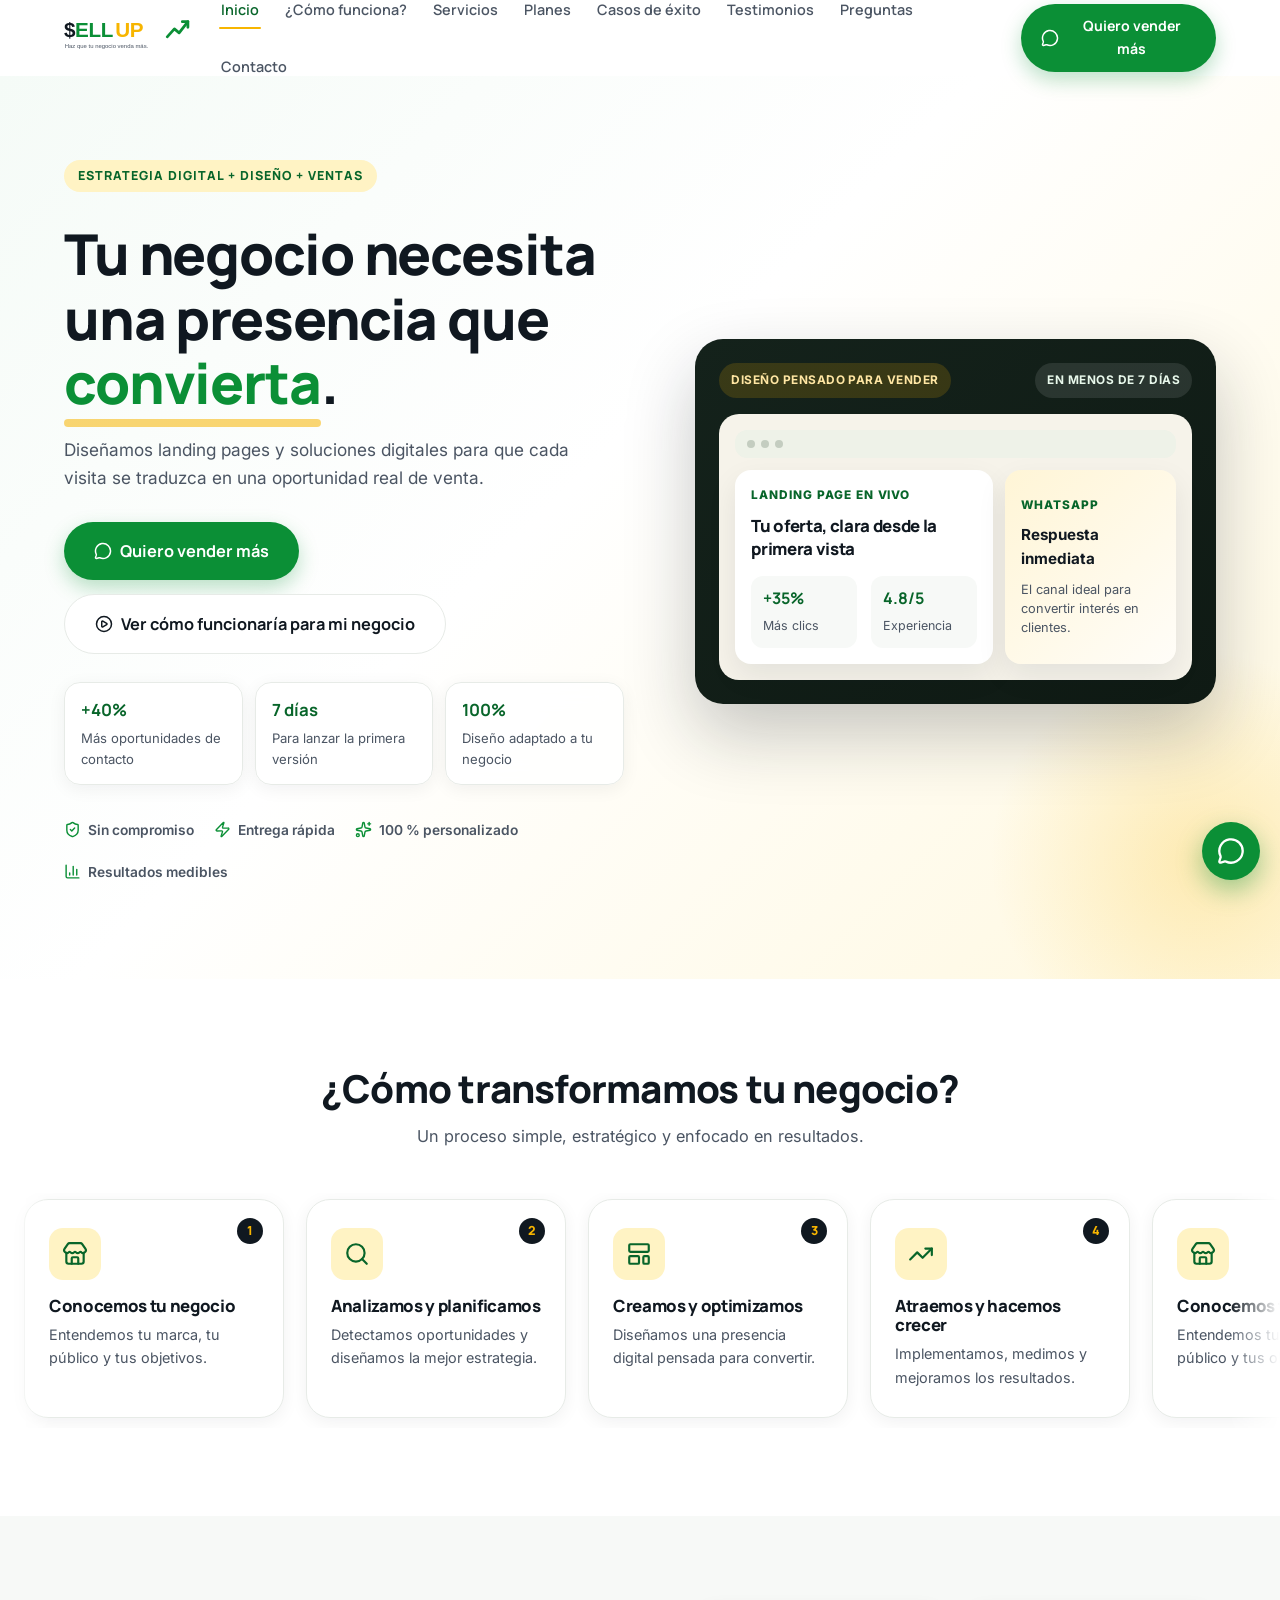
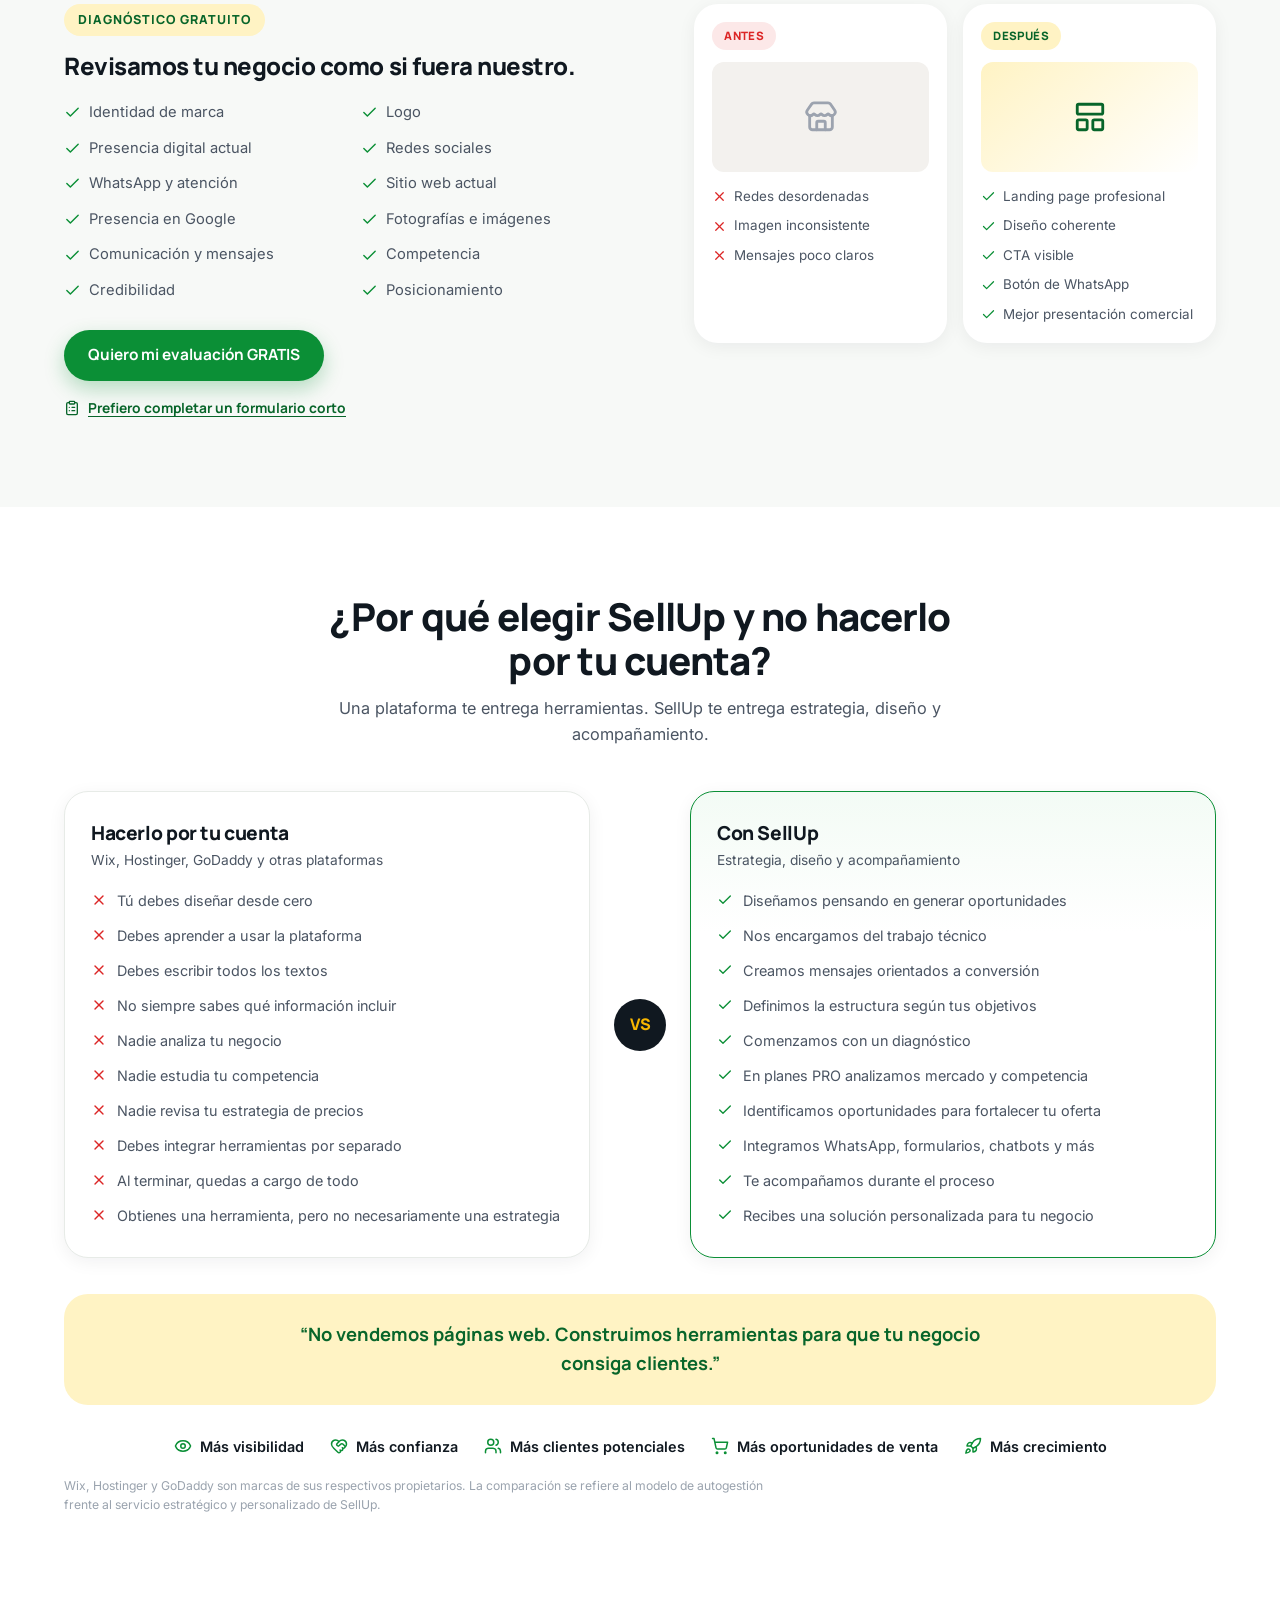
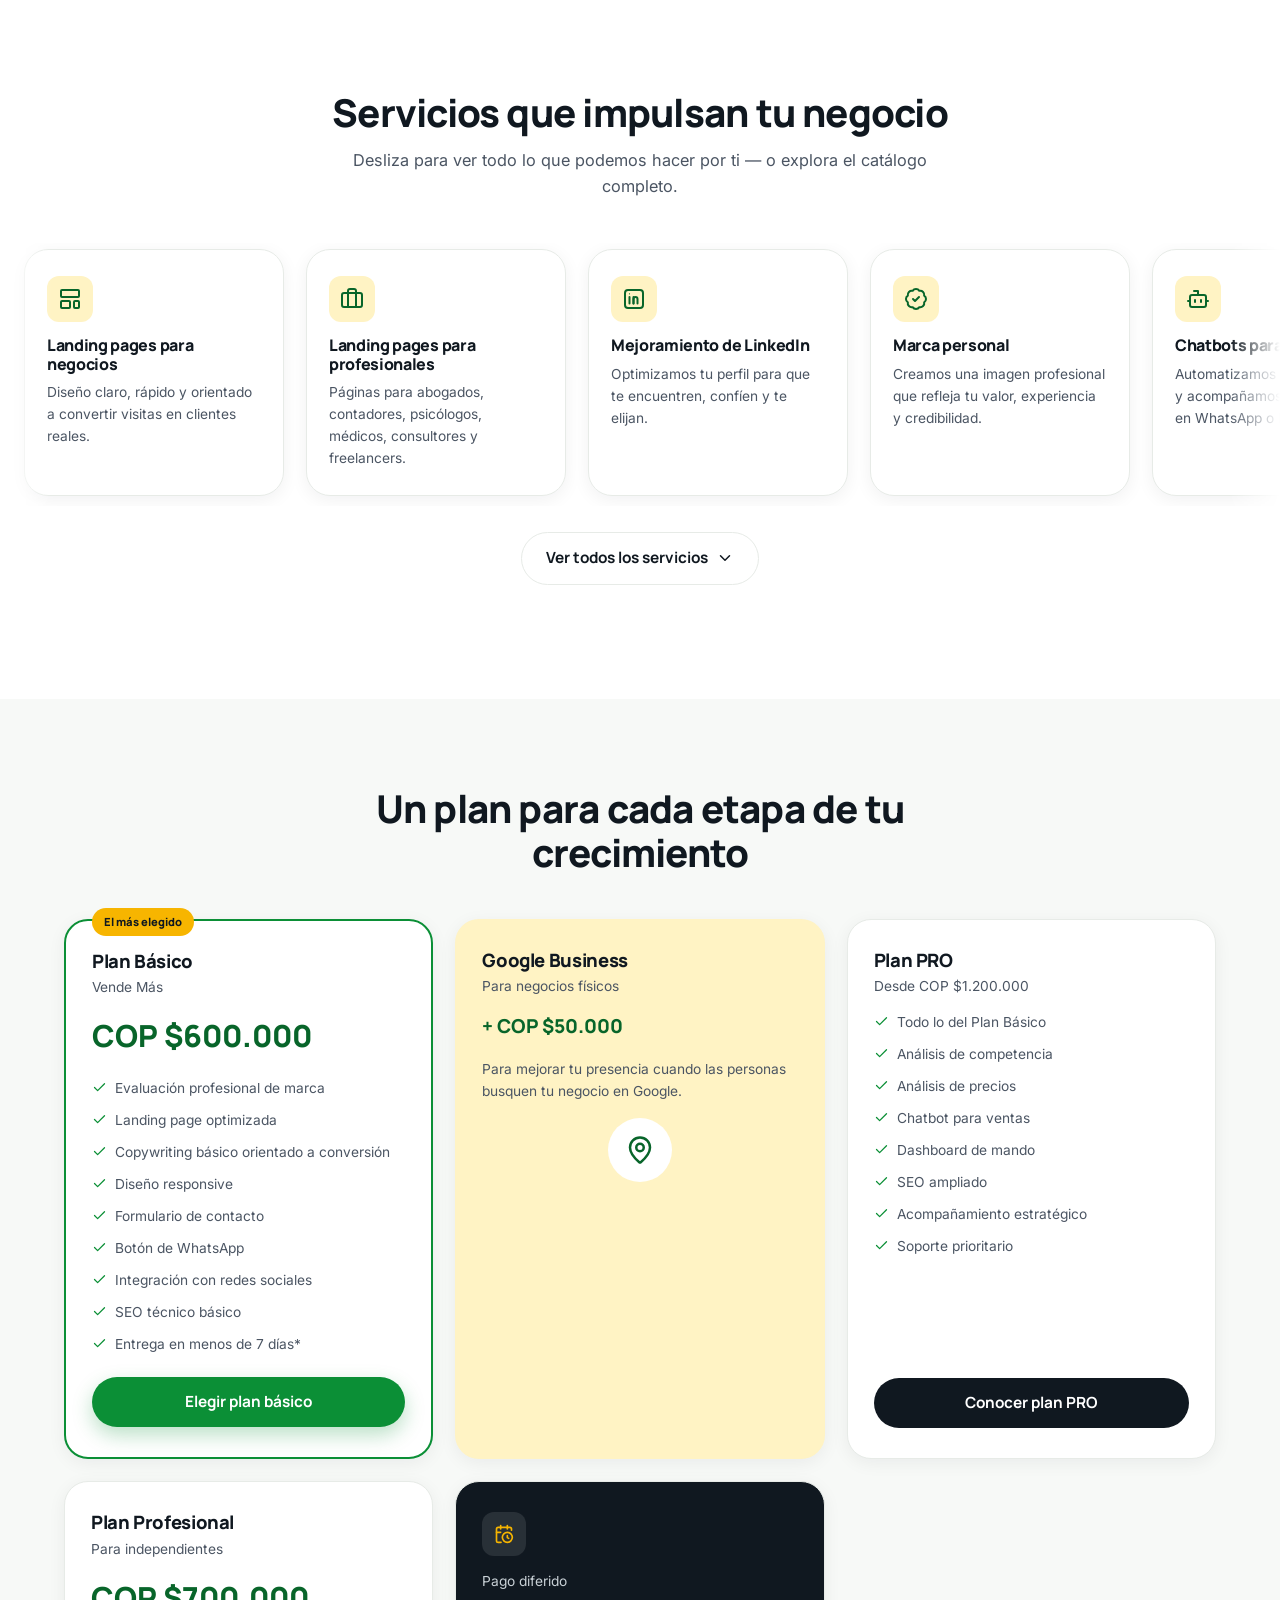
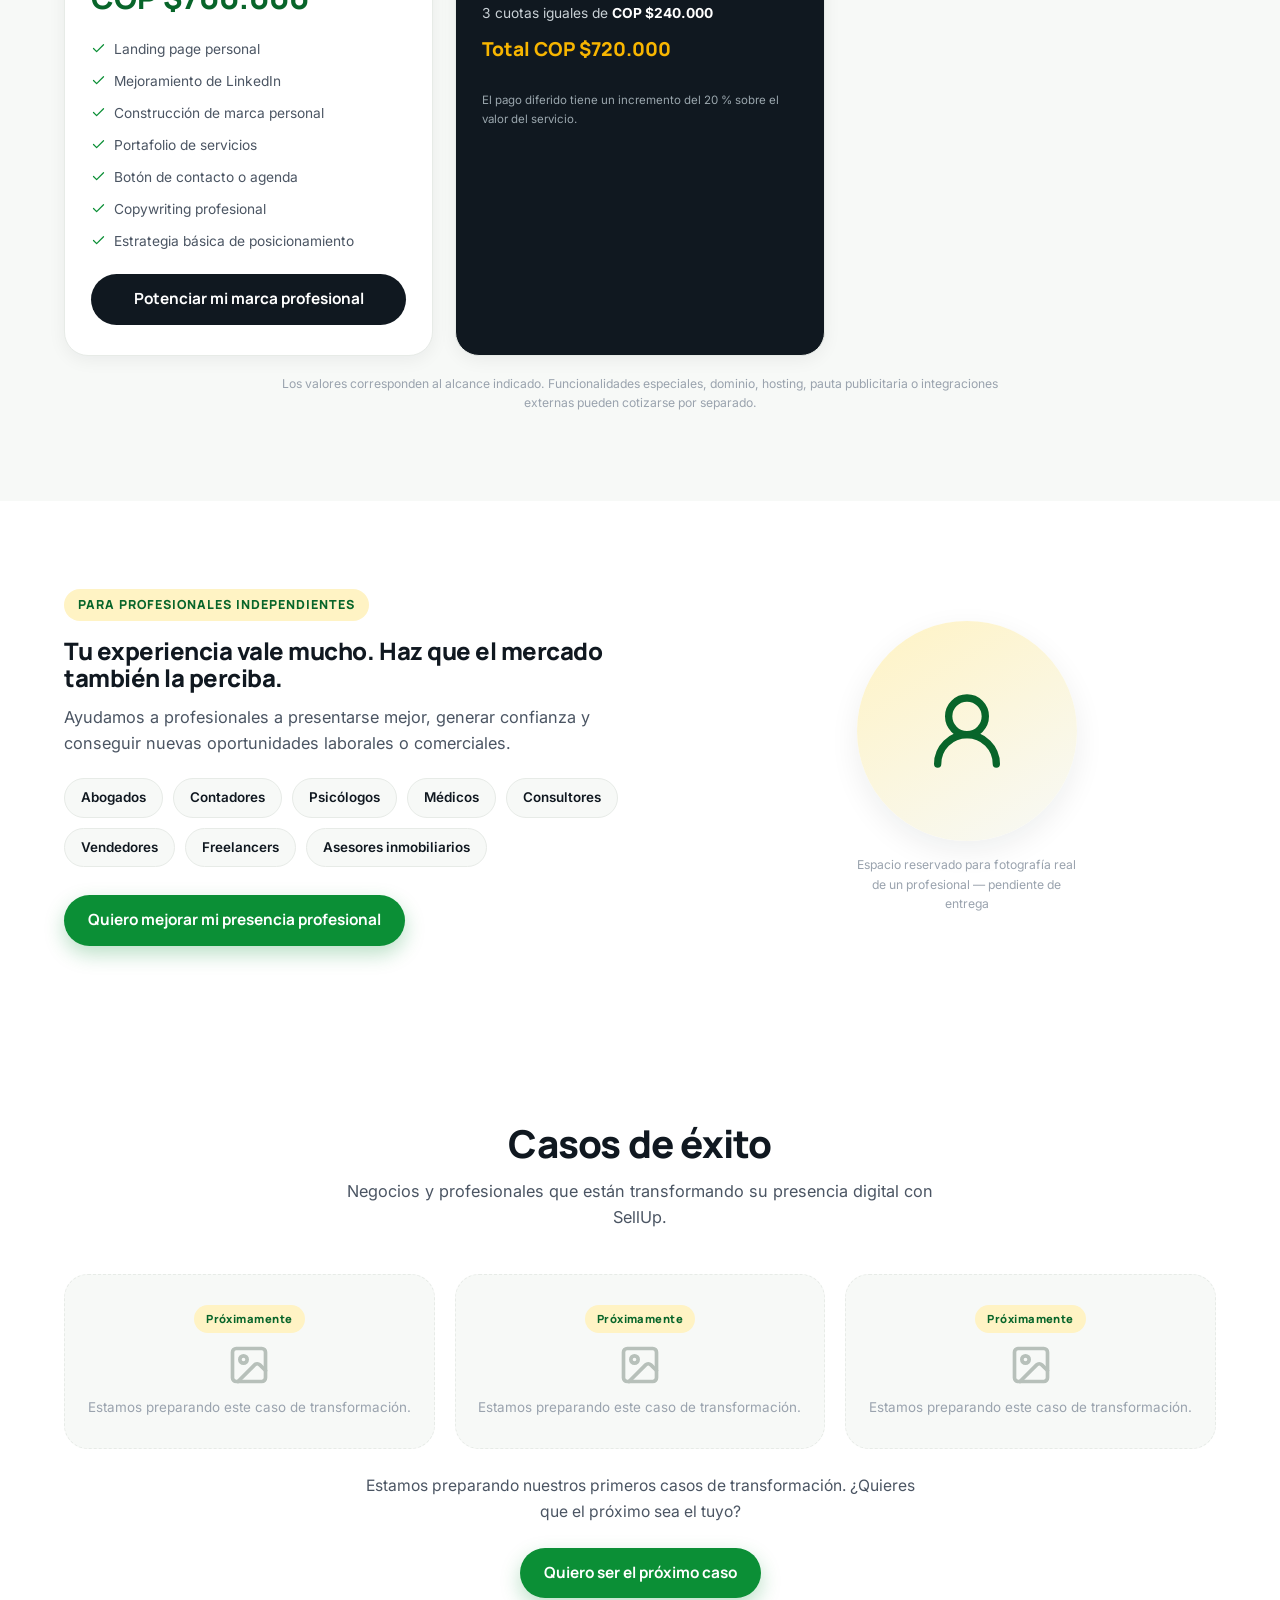
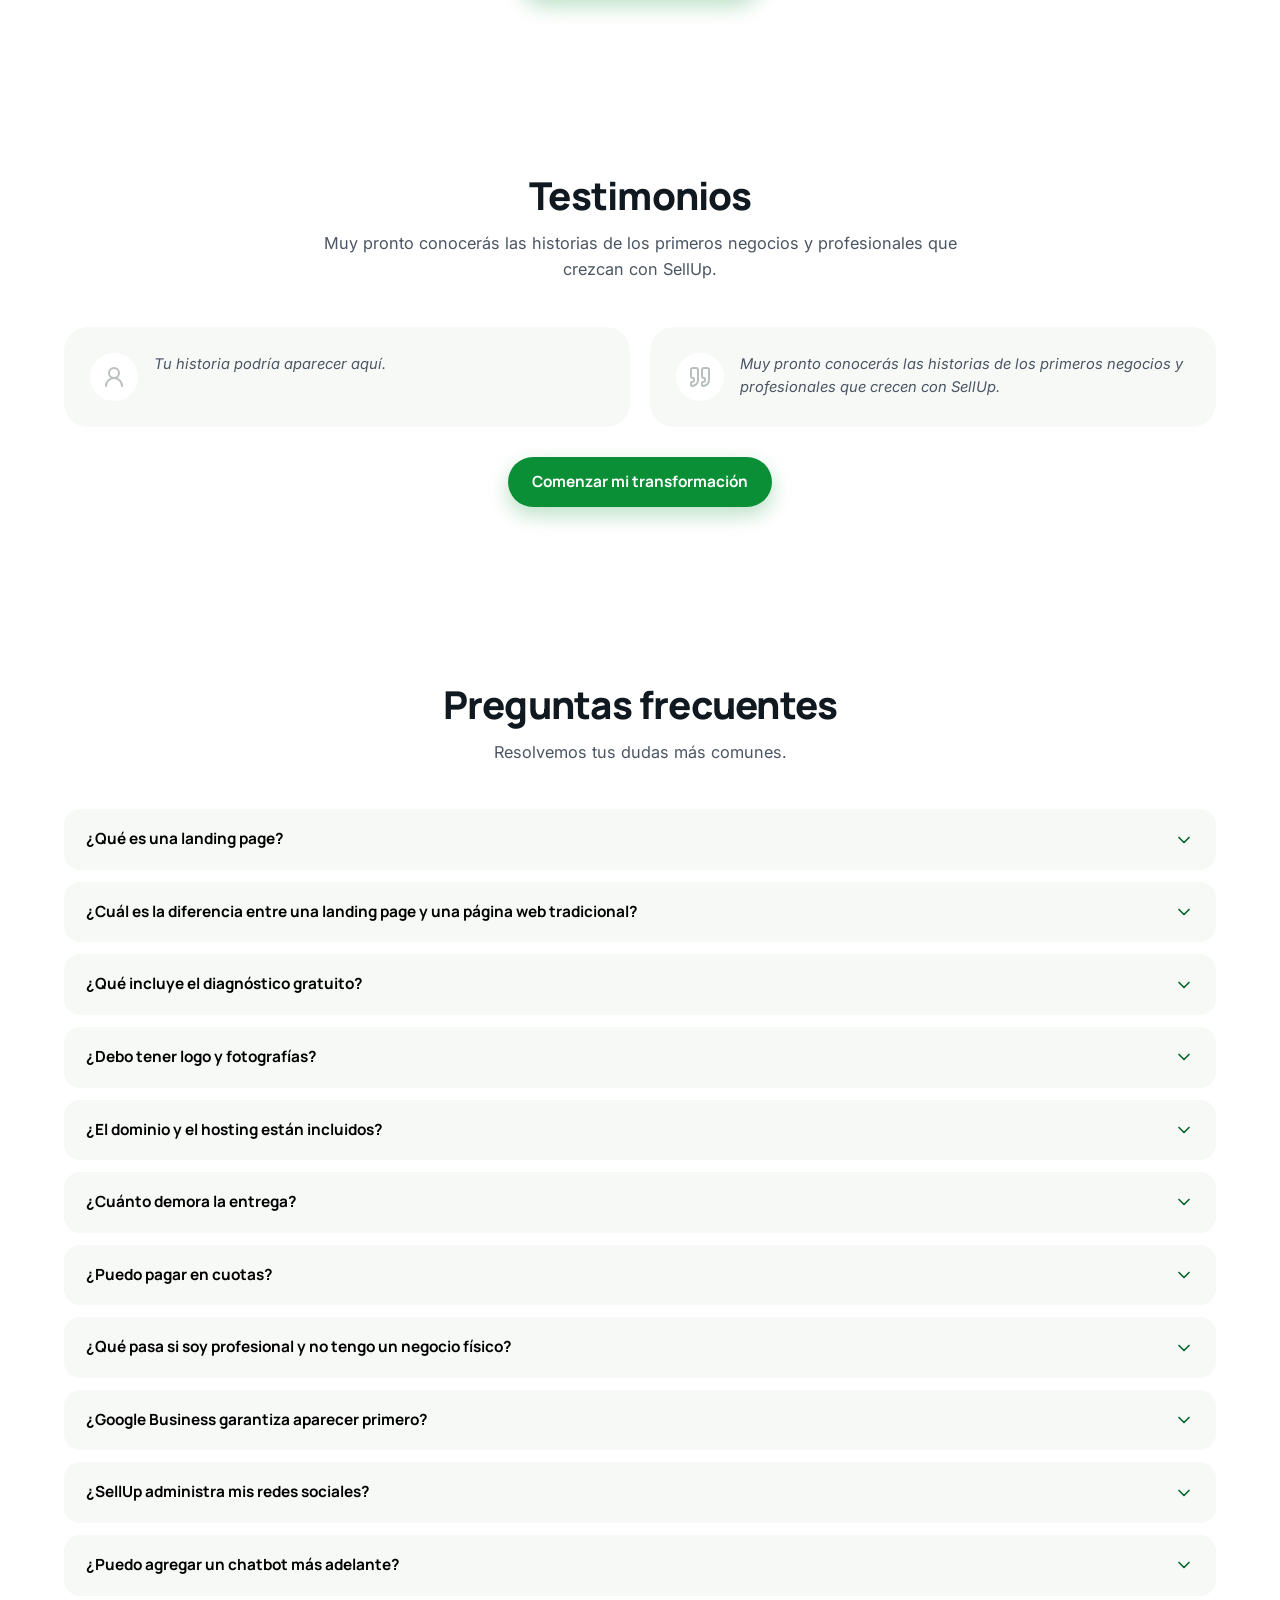
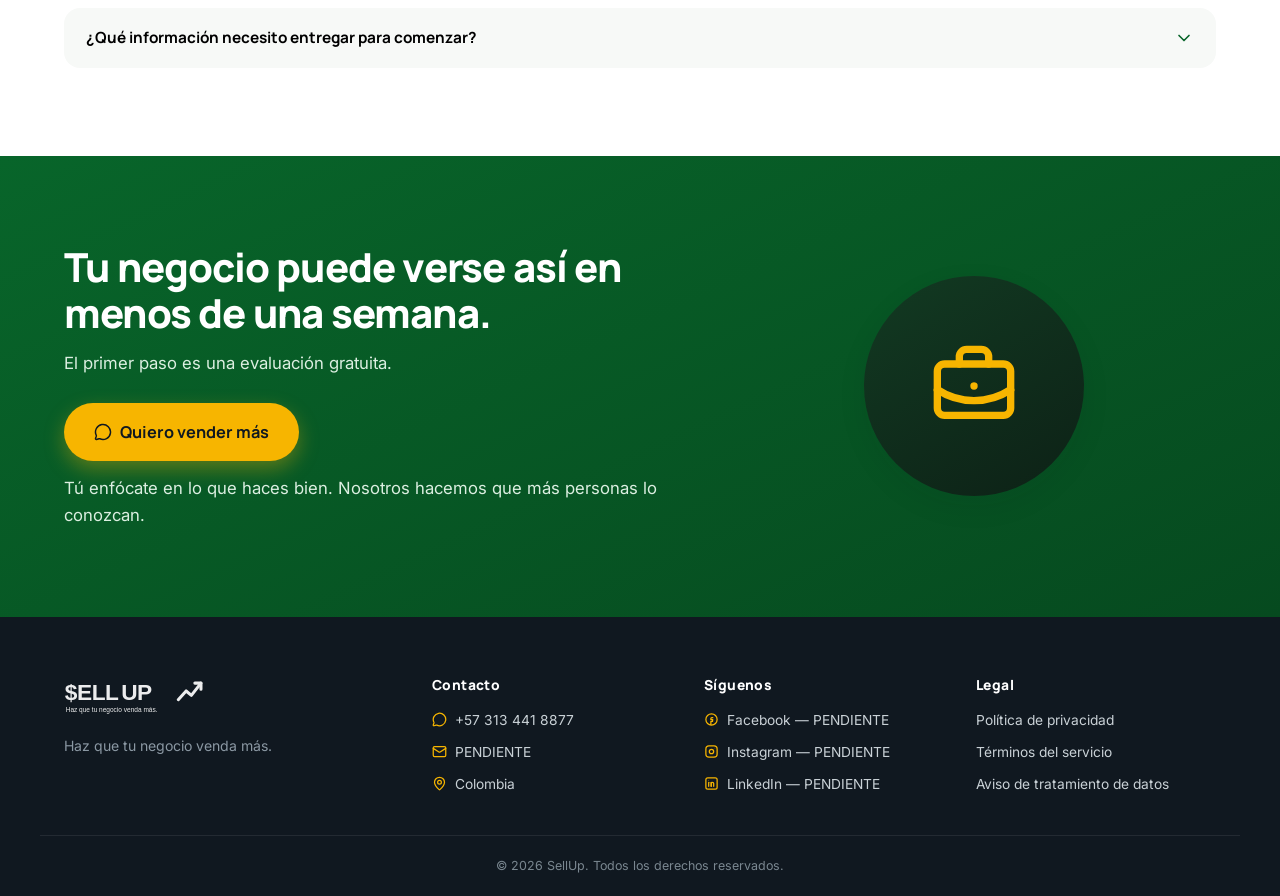
==== commit 76171e12: "nuevas correcciones" ====
--- a/index.html
+++ b/index.html
@@ -91,9 +91,9 @@
   <section class="hero" id="inicio" aria-label="Presentación">
     <div class="wrap hero-grid">
       <div class="hero-copy">
-        <p class="eyebrow" data-reveal>PARA NEGOCIOS QUE QUIEREN CRECER</p>
-        <h1 data-reveal>Haz que tu negocio <span class="accent-underline">venda más</span>.</h1>
-        <p class="hero-sub" data-reveal>Creamos presencia digital profesional que atrae más clientes, genera confianza y convierte visitas en ventas.</p>
+        <p class="eyebrow" data-reveal>ESTRATEGIA DIGITAL + DISEÑO + VENTAS</p>
+        <h1 data-reveal>Tu negocio necesita una presencia que <span class="accent-underline">convierta</span>.</h1>
+        <p class="hero-sub" data-reveal>Diseñamos landing pages y soluciones digitales para que cada visita se traduzca en una oportunidad real de venta.</p>
 
         <div class="hero-ctas" data-reveal>
           <button class="btn btn-primary btn-lg" data-wsp-msg="Hola, vi la página de SellUp y quiero solicitar una evaluación gratuita para mi negocio." data-track="click_whatsapp">
@@ -104,6 +104,8 @@
           </a>
         </div>
 
+        <div class="hero-metrics" id="heroMetrics" data-reveal></div>
+
         <ul class="trust-signals" data-reveal>
           <li><i data-lucide="shield-check" aria-hidden="true"></i> Sin compromiso</li>
           <li><i data-lucide="zap" aria-hidden="true"></i> Entrega rápida</li>
@@ -112,30 +114,37 @@
         </ul>
       </div>
 
-      <div class="hero-mockups" data-reveal aria-hidden="true">
-        <div class="device device-laptop">
-          <div class="device-notch"></div>
-          <div class="device-screen">
-            <div class="mock-browser-bar"><span></span><span></span><span></span></div>
-            <div class="mock-site mock-site--bakery">
-              <div class="mock-nav">
-                <strong>Panadería Artesanal</strong>
-                <span>Desde 1998</span>
-              </div>
-              <div class="mock-hero">
-                <p class="mock-tag">Pan artesanal<br>hecho con amor,<br>para tu mesa.</p>
-                <span class="mock-cta">Haz tu pedido</span>
+      <div class="hero-panel" data-reveal aria-hidden="true">
+        <div class="hero-panel__top">
+          <span class="hero-pill">Diseño pensado para vender</span>
+          <span class="hero-pill hero-pill--ghost">En menos de 7 días</span>
+        </div>
+
+        <div class="hero-panel__preview">
+          <div class="hero-panel__browser">
+            <span></span><span></span><span></span>
+          </div>
+
+          <div class="hero-panel__body">
+            <div class="hero-panel__card hero-panel__card--main">
+              <p class="hero-panel__eyebrow">Landing page en vivo</p>
+              <h3>Tu oferta, clara desde la primera vista</h3>
+              <div class="hero-panel__metrics">
+                <div>
+                  <strong>+35%</strong>
+                  <span>Más clics</span>
+                </div>
+                <div>
+                  <strong>4.8/5</strong>
+                  <span>Experiencia</span>
+                </div>
               </div>
             </div>
-          </div>
-          <div class="device-base"></div>
-        </div>
-
-        <div class="device device-phone">
-          <div class="device-screen">
-            <div class="mock-site mock-site--legal">
-              <p class="mock-tag mock-tag--sm">Soluciones legales claras y efectivas para tu tranquilidad.</p>
-              <span class="mock-cta mock-cta--sm">Agendar consulta</span>
+
+            <div class="hero-panel__card hero-panel__card--side">
+              <p class="hero-panel__label">WhatsApp</p>
+              <strong>Respuesta inmediata</strong>
+              <span>El canal ideal para convertir interés en clientes.</span>
             </div>
           </div>
         </div>
--- a/css/styles.css
+++ b/css/styles.css
@@ -144,58 +144,53 @@
 /* =========================================================
    HERO
    ========================================================= */
-.hero{background:var(--bg-soft);padding-top:64px;padding-bottom:64px;overflow:hidden;}
-.hero-grid{display:grid;grid-template-columns:1fr 1fr;gap:56px;align-items:center;}
-.hero h1{font-size:clamp(2.2rem,4.4vw,3.4rem);margin-top:14px;}
+.hero{position:relative;background:linear-gradient(135deg,#f5fbf7 0%,#ffffff 45%,#fff8df 100%);padding-top:84px;padding-bottom:96px;overflow:hidden;}
+.hero::before{content:"";position:absolute;inset:auto -10% -10% auto;width:420px;height:420px;border-radius:50%;background:radial-gradient(circle, rgba(247,181,0,0.22), rgba(247,181,0,0) 70%);pointer-events:none;}
+.hero-grid{display:grid;grid-template-columns:1.05fr 0.95fr;gap:56px;align-items:center;}
+.hero h1{font-size:clamp(2.2rem,4.4vw,3.55rem);margin-top:14px;max-width:620px;}
 .accent-underline{position:relative;color:var(--green);white-space:nowrap;}
 .accent-underline::after{
   content:"";position:absolute;left:0;right:0;bottom:-6px;height:8px;background:var(--yellow);
   border-radius:6px;z-index:-1;opacity:0.55;
 }
-.hero-sub{margin-top:20px;font-size:1.1rem;color:var(--text-gray);max-width:480px;}
+.hero-sub{margin-top:20px;font-size:1.08rem;color:var(--text-gray);max-width:540px;}
 .hero-ctas{display:flex;flex-wrap:wrap;gap:14px;margin-top:30px;}
+.hero-metrics{display:grid;grid-template-columns:repeat(3,minmax(0,1fr));gap:12px;margin-top:28px;max-width:560px;}
+.metric-card{background:rgba(255,255,255,0.86);backdrop-filter:blur(12px);border:1px solid var(--line);border-radius:var(--radius-md);padding:14px 16px;box-shadow:var(--shadow-card);}
+.metric-card strong{display:block;font-family:var(--font-display);font-size:1.05rem;color:var(--green-dark);}
+.metric-card span{display:block;margin-top:4px;font-size:0.82rem;color:var(--text-gray);}
 .trust-signals{display:flex;flex-wrap:wrap;gap:20px;margin-top:34px;}
 .trust-signals li{display:flex;align-items:center;gap:7px;font-size:0.86rem;font-weight:600;color:var(--text-gray);}
 .trust-signals .icon{width:17px;height:17px;color:var(--green);}
 
-/* ---------- hero device mockups (CSS-built, no stock photos) ---------- */
-.hero-mockups{position:relative;height:420px;}
-.device{position:absolute;border-radius:14px;}
-.device-laptop{
-  width:100%;max-width:460px;left:0;top:6px;
-  background:var(--ink);padding:10px 10px 0;border-radius:16px 16px 4px 4px;
-  box-shadow:var(--shadow-soft);
-}
-.device-notch{width:60px;height:6px;background:#28323c;border-radius:4px;margin:0 auto 8px;}
-.device-screen{background:var(--white);border-radius:6px;overflow:hidden;aspect-ratio:16/10.5;}
-.device-base{height:12px;background:#1c252e;border-radius:0 0 10px 10px;margin-top:0;
-  clip-path:polygon(4% 0,96% 0,100% 100%,0% 100%);}
-.mock-browser-bar{display:flex;gap:6px;padding:8px 10px;background:#EFF2EF;}
-.mock-browser-bar span{width:8px;height:8px;border-radius:50%;background:#D5DAD5;}
-.mock-site{padding:16px;height:100%;}
-.mock-site--bakery{background:linear-gradient(160deg,#1b140d,#2a1c10);color:#F7EFE3;}
-.mock-nav{display:flex;justify-content:space-between;align-items:baseline;font-size:0.7rem;margin-bottom:18px;font-family:var(--font-display);}
-.mock-hero{display:flex;flex-direction:column;gap:10px;align-items:flex-start;}
-.mock-tag{font-family:var(--font-display);font-weight:800;font-size:1.05rem;line-height:1.3;}
-.mock-tag--sm{font-size:0.82rem;color:var(--white);}
-.mock-cta{background:var(--yellow);color:var(--ink);font-size:0.72rem;font-weight:700;padding:8px 14px;border-radius:999px;}
-.mock-cta--sm{background:var(--yellow);color:var(--ink);font-size:0.68rem;padding:7px 12px;border-radius:999px;display:inline-block;margin-top:10px;}
-
-.device-phone{
-  width:150px;right:20px;bottom:-10px;background:var(--ink);border-radius:22px;padding:8px;
-  box-shadow:var(--shadow-soft);
-}
-.device-phone .device-screen{border-radius:16px;aspect-ratio:9/18;}
-.mock-site--legal{background:linear-gradient(160deg,#0d2116,#123a22);color:var(--white);display:flex;flex-direction:column;justify-content:center;height:100%;}
+.hero-panel{background:linear-gradient(145deg,#14221b 0%,#0f1a14 100%);padding:24px;border-radius:28px;box-shadow:0 30px 70px rgba(16,24,32,0.24);}
+.hero-panel__top{display:flex;justify-content:space-between;gap:10px;align-items:center;margin-bottom:16px;}
+.hero-pill{display:inline-flex;align-items:center;padding:8px 12px;border-radius:999px;background:rgba(247,181,0,0.16);color:#ffe6a3;font-size:0.74rem;font-weight:700;letter-spacing:0.04em;text-transform:uppercase;}
+.hero-pill--ghost{background:rgba(255,255,255,0.1);color:#e8f8eb;}
+.hero-panel__preview{background:#f6f3ea;border-radius:20px;padding:16px;display:grid;gap:12px;}
+.hero-panel__browser{display:flex;align-items:center;gap:6px;padding:10px 12px;background:#eef2e8;border-radius:12px;}
+.hero-panel__browser span{width:8px;height:8px;border-radius:50%;background:#c4cdc0;}
+.hero-panel__body{display:grid;grid-template-columns:1.2fr 0.8fr;gap:12px;}
+.hero-panel__card{background:var(--white);border-radius:16px;padding:16px;box-shadow:0 12px 30px rgba(16,24,32,0.08);}
+.hero-panel__card--main{display:flex;flex-direction:column;gap:10px;justify-content:center;min-height:180px;}
+.hero-panel__eyebrow{font-size:0.74rem;font-weight:800;letter-spacing:0.08em;text-transform:uppercase;color:var(--green-dark);}
+.hero-panel__card h3{font-size:1.05rem;line-height:1.35;}
+.hero-panel__metrics{display:flex;gap:14px;margin-top:6px;}
+.hero-panel__metrics > div{flex:1;padding:10px 12px;border-radius:12px;background:var(--bg-soft);} 
+.hero-panel__metrics strong{display:block;font-family:var(--font-display);font-size:1rem;color:var(--green-dark);} 
+.hero-panel__metrics span{font-size:0.78rem;color:var(--text-gray);} 
+.hero-panel__card--side{display:flex;flex-direction:column;justify-content:center;gap:8px;background:linear-gradient(135deg,#fff5d6,#fffdf8);} 
+.hero-panel__label{font-size:0.74rem;font-weight:800;letter-spacing:0.08em;text-transform:uppercase;color:var(--green-dark);} 
+.hero-panel__card--side strong{font-size:0.95rem;color:var(--ink);} 
+.hero-panel__card--side span{font-size:0.8rem;color:var(--text-gray);line-height:1.5;}
 
 @media (max-width:1024px){
   .hero-grid{grid-template-columns:1fr;}
-  .hero-mockups{height:340px;margin-top:20px;}
-  .device-laptop{max-width:400px;}
+  .hero-panel{margin-top:20px;}
 }
 @media (max-width:640px){
-  .hero-mockups{height:280px;}
-  .device-phone{width:110px;right:6px;}
+  .hero-metrics{grid-template-columns:1fr;}
+  .hero-panel__body{grid-template-columns:1fr;}
 }
 
 /* =========================================================
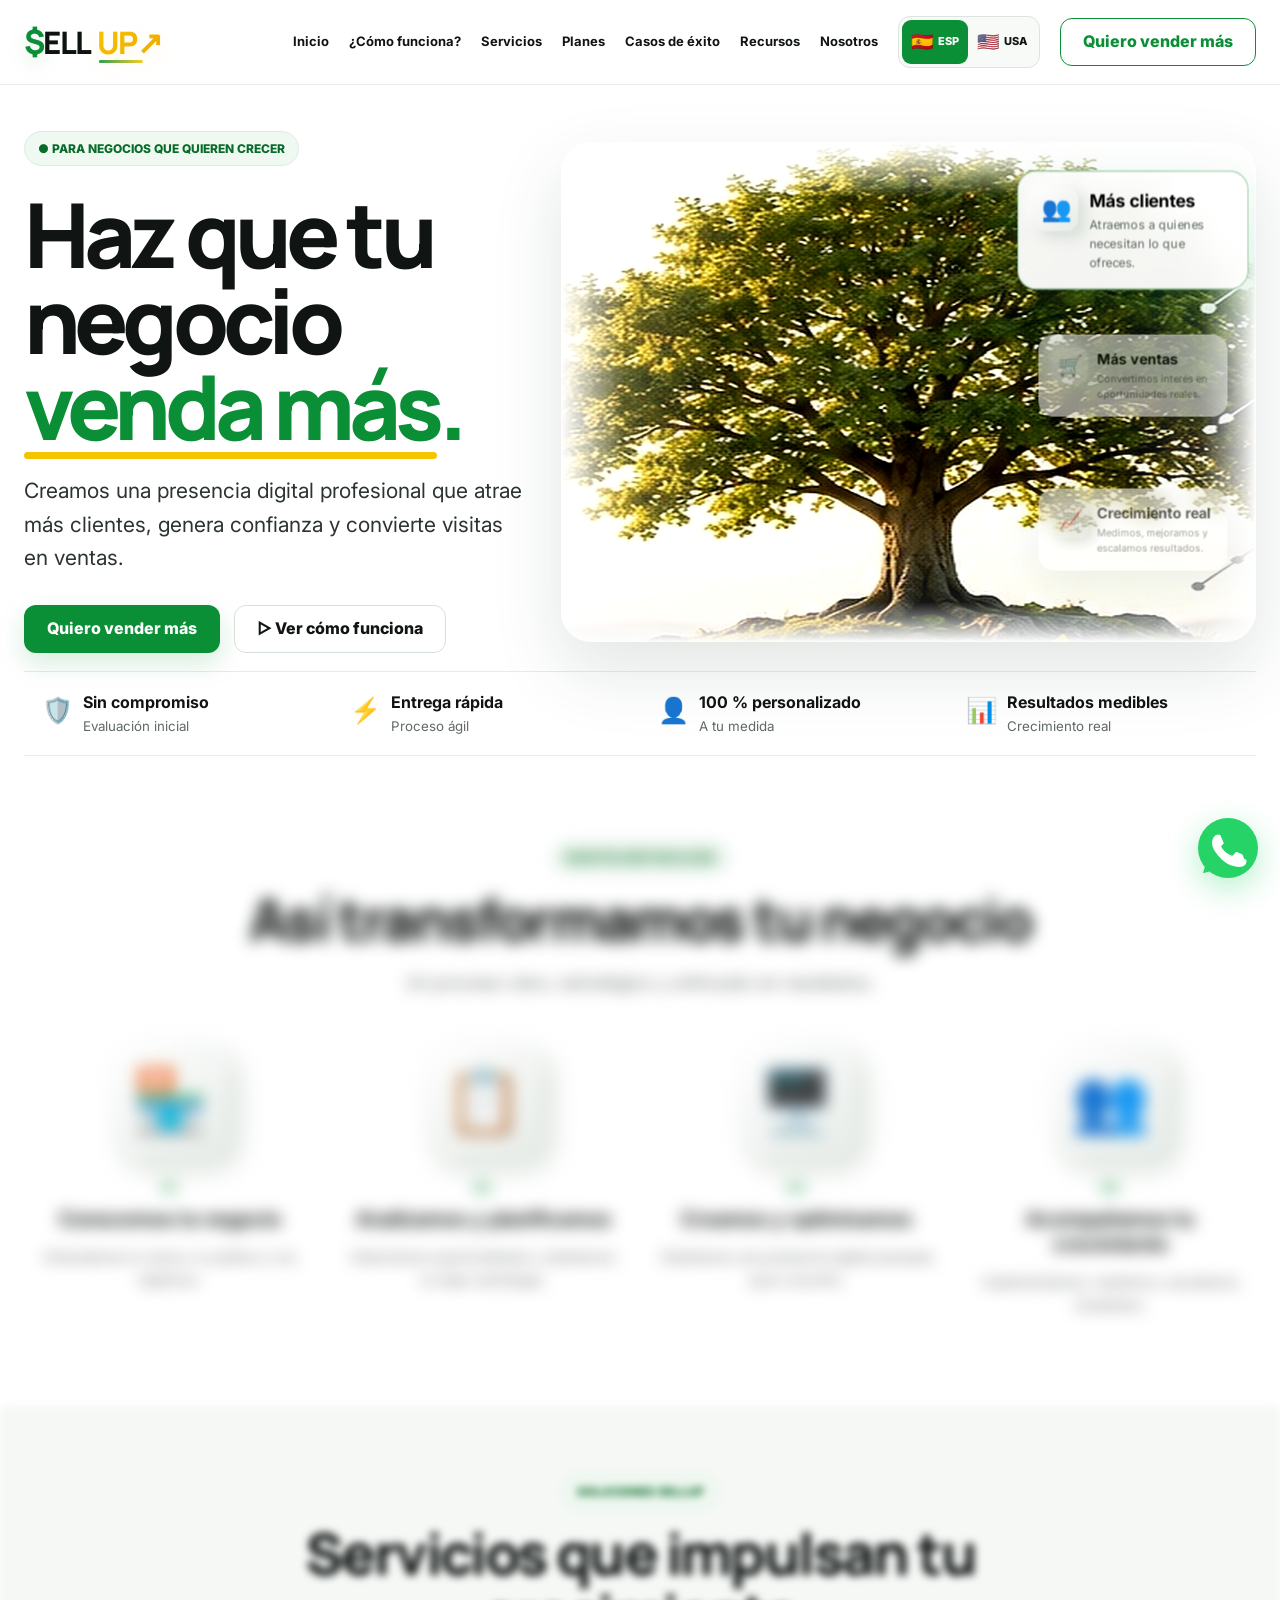
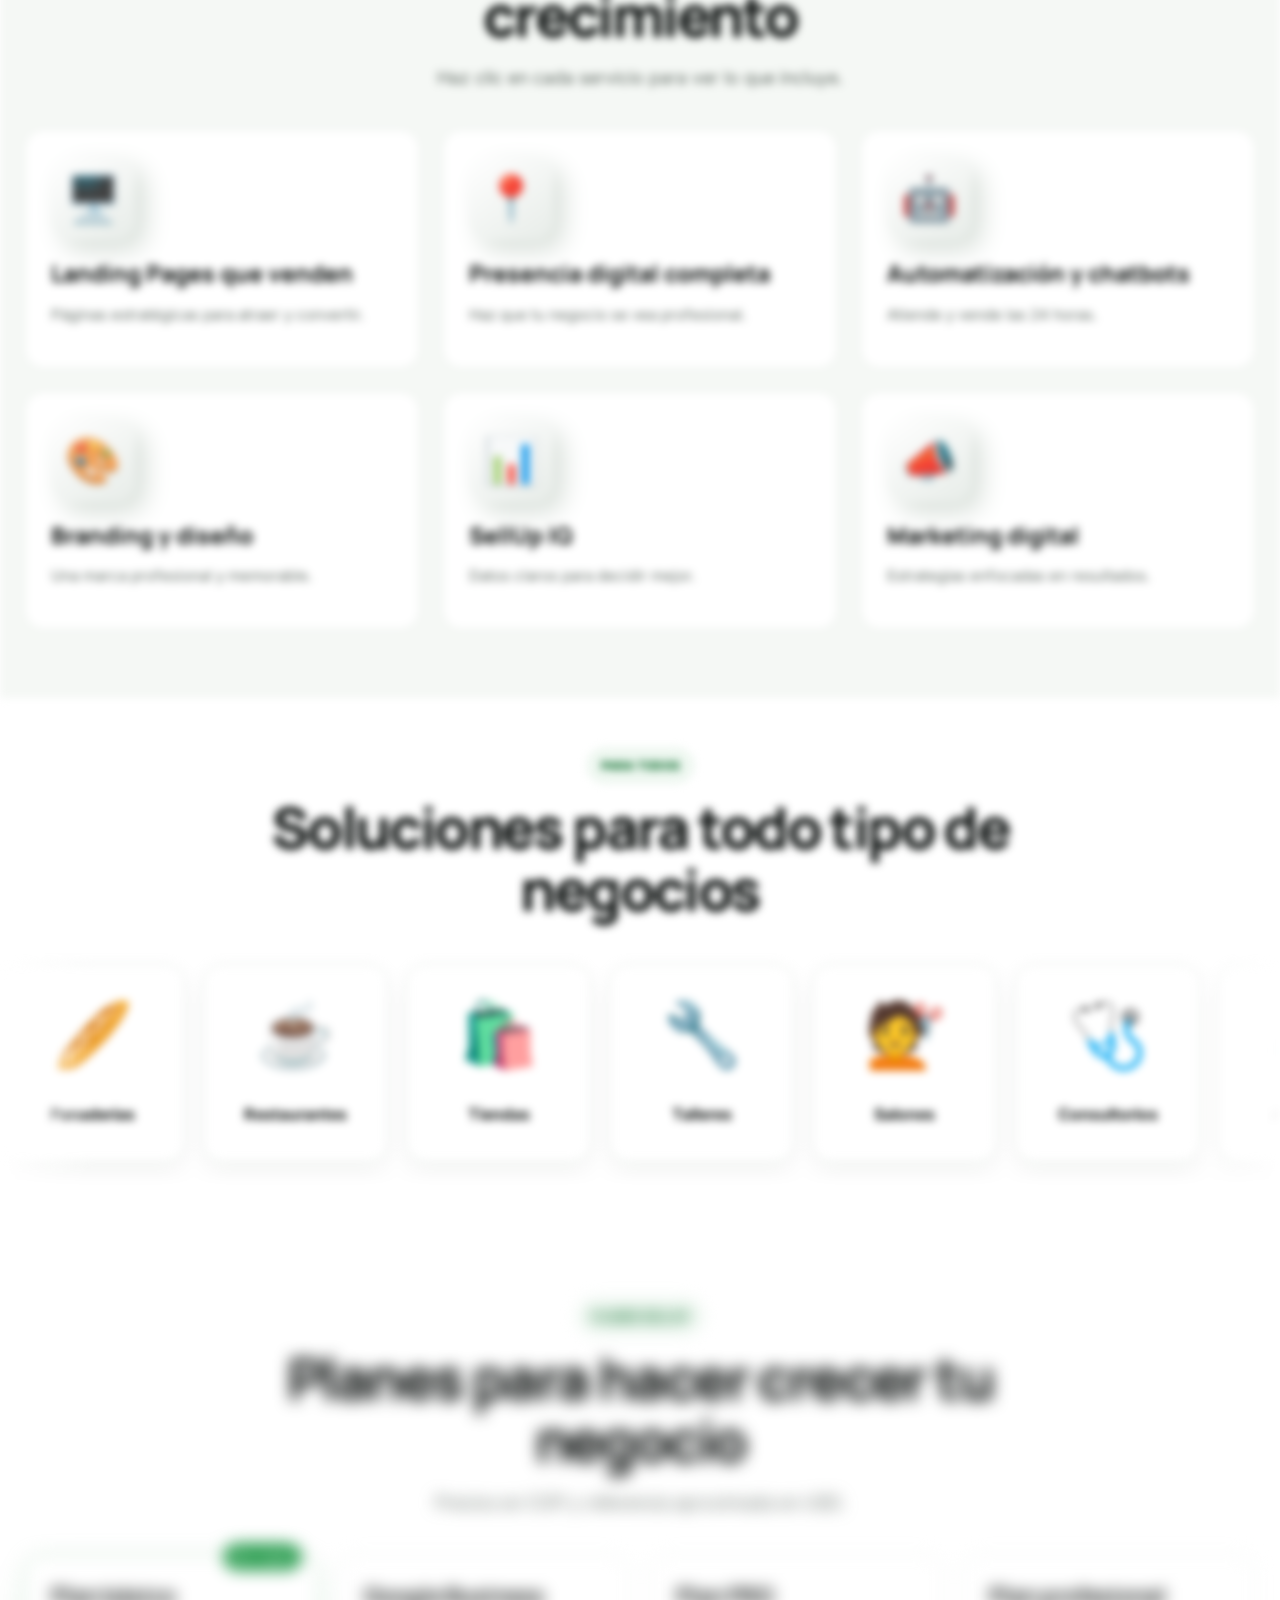
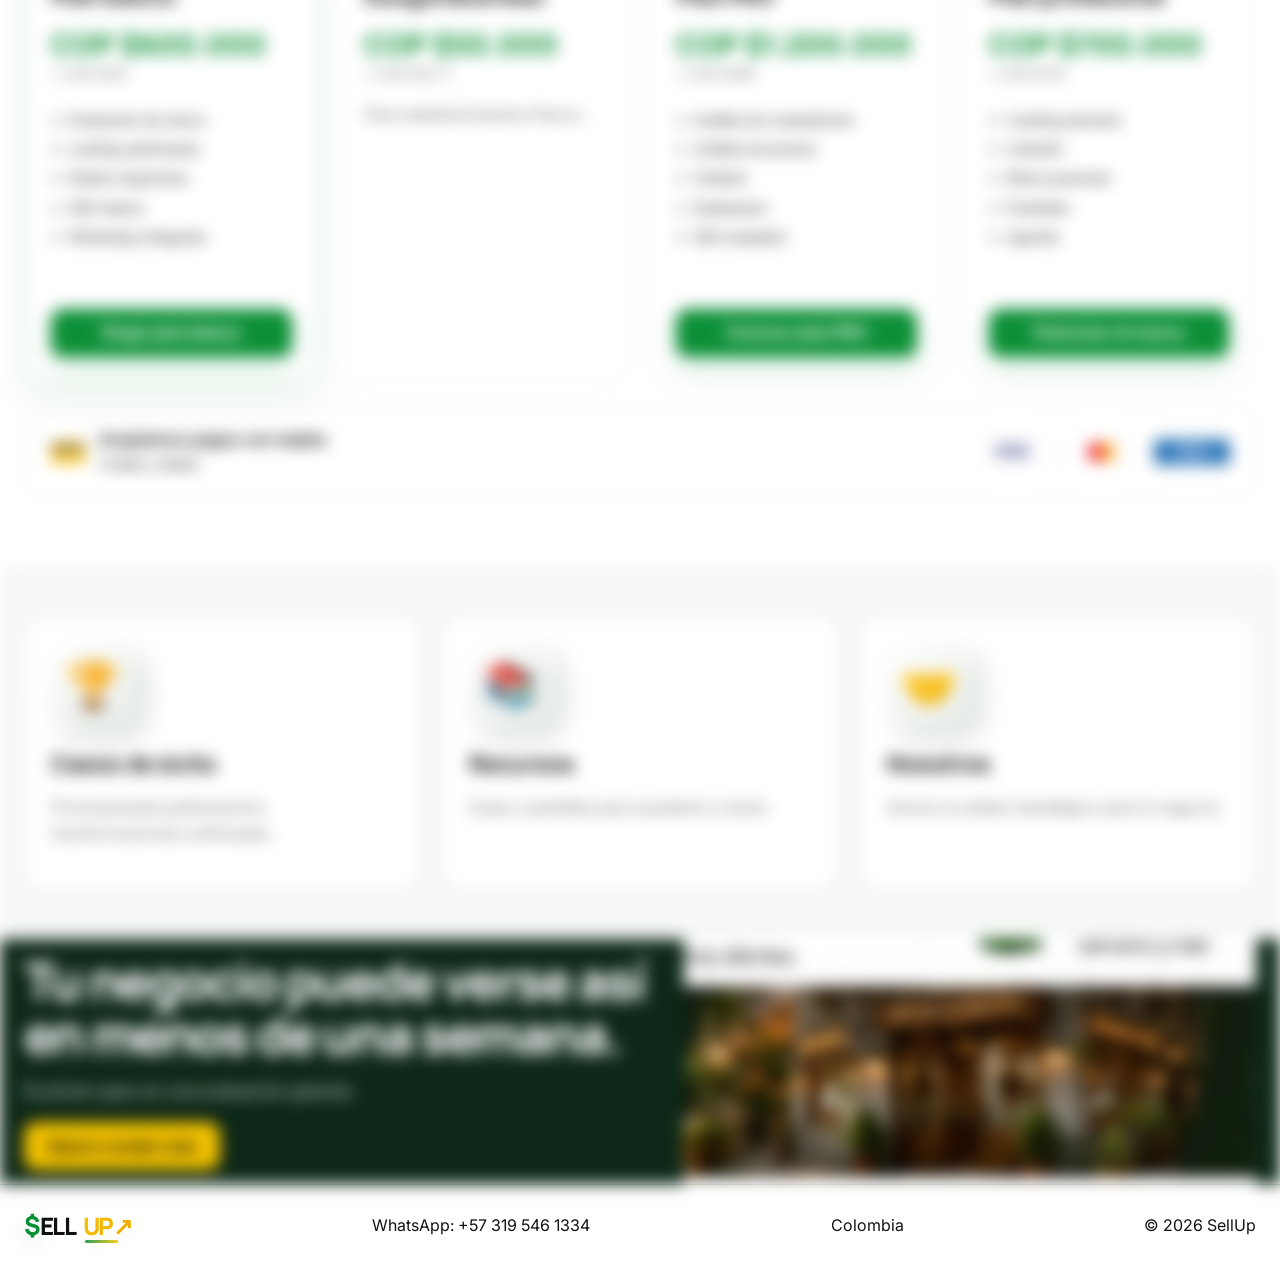
==== commit 9f686a43: "correcciones" ====
--- a/index.html
+++ b/index.html
@@ -1,673 +1,168 @@
-<!DOCTYPE html>
+<!doctype html>
 <html lang="es">
 <head>
-<meta charset="UTF-8">
-<meta name="viewport" content="width=device-width, initial-scale=1.0">
-<title>SellUp | Landing Pages y estrategias para vender más</title>
-<meta name="description" content="Creamos landing pages, estrategias digitales, chatbots y herramientas para ayudar a negocios y profesionales a conseguir más clientes.">
-<meta name="keywords" content="landing page Colombia, página web negocio, diagnóstico digital gratuito, marca personal profesionales, chatbot WhatsApp ventas">
-<meta name="robots" content="index, follow">
-<link rel="canonical" href="https://sellup.co/">
-
-<!-- Open Graph -->
-<meta property="og:type" content="website">
-<meta property="og:title" content="SellUp | Landing Pages y estrategias para vender más">
-<meta property="og:description" content="Creamos herramientas digitales para que negocios y profesionales consigan más clientes.">
-<meta property="og:image" content="https://sellup.co/assets/images/sellup-og.jpg">
-<meta property="og:url" content="https://sellup.co/">
-<meta property="og:locale" content="es_CO">
-
-<!-- Twitter -->
-<meta name="twitter:card" content="summary_large_image">
-<meta name="twitter:title" content="SellUp | Landing Pages y estrategias para vender más">
-<meta name="twitter:description" content="Herramientas digitales para negocios y profesionales que quieren vender más.">
-
-<link rel="icon" type="image/svg+xml" href="assets/images/sellup-icon.svg">
-
-<!-- Fonts -->
-<link rel="preconnect" href="https://fonts.googleapis.com">
-<link rel="preconnect" href="https://fonts.gstatic.com" crossorigin>
-<link href="https://fonts.googleapis.com/css2?family=Manrope:wght@600;700;800&family=Inter:wght@400;500;600;700&display=swap" rel="stylesheet">
-
-<link rel="stylesheet" href="css/styles.css">
-
-<!-- JSON-LD -->
-<script type="application/ld+json">
-{
-  "@context": "https://schema.org",
-  "@type": "ProfessionalService",
-  "name": "SellUp",
-  "description": "Landing pages, estrategias digitales y herramientas de venta para negocios y profesionales.",
-  "url": "https://sellup.co/",
-  "logo": "https://sellup.co/assets/images/sellup-logo.svg",
-  "areaServed": "CO",
-  "priceRange": "$600.000 - $1.200.000 COP",
-  "telephone": "+57 313 441 8877"
-}
-</script>
+  <meta charset="utf-8">
+  <meta name="viewport" content="width=device-width,initial-scale=1">
+  <meta name="description" content="SellUp helps businesses and professionals sell more through strategy, design and technology.">
+  <title>Inicio | SellUp</title>
+  <link rel="preconnect" href="https://fonts.googleapis.com">
+  <link rel="preconnect" href="https://fonts.gstatic.com" crossorigin>
+  <link href="https://fonts.googleapis.com/css2?family=Inter:wght@400;500;600;700;800&family=Manrope:wght@700;800&display=swap" rel="stylesheet">
+  <link rel="stylesheet" href="css/styles.css">
 </head>
 <body>
 
-<a class="skip-link" href="#main">Saltar al contenido</a>
-
-<!-- ============ FLOATING WHATSAPP BUTTON ============ -->
-<a href="#" id="floatingWhatsapp" class="floating-wsp" aria-label="Escribir por WhatsApp" data-wsp-msg="Hola, vi la página de SellUp y quiero solicitar una evaluación gratuita para mi negocio.">
-  <i data-lucide="message-circle" aria-hidden="true"></i>
-</a>
-
-<!-- ============ HEADER ============ -->
-<header class="site-header" id="siteHeader">
-  <div class="wrap header-inner">
-    <a href="#inicio" class="logo-link" aria-label="SellUp — inicio">
-      <img src="assets/images/sellup-logo.svg" alt="$ELL UP — Haz que tu negocio venda más" width="170" height="55" class="logo-img">
+<header class="site-header">
+  <div class="container header-inner">
+    <a class="logo" href="index.html" aria-label="SellUp">
+      <span class="money">$</span><span class="dark">ELL</span><span class="up">UP↗</span>
     </a>
 
-    <nav class="main-nav" id="mainNav" aria-label="Navegación principal">
-      <a href="#inicio" class="nav-link active">Inicio</a>
-      <a href="#como-funciona" class="nav-link">¿Cómo funciona?</a>
-      <a href="#servicios" class="nav-link">Servicios</a>
-      <a href="#planes" class="nav-link">Planes</a>
-      <a href="#casos-exito" class="nav-link">Casos de éxito</a>
-      <a href="#testimonios" class="nav-link">Testimonios</a>
-      <a href="#preguntas" class="nav-link">Preguntas</a>
-      <a href="#contacto" class="nav-link">Contacto</a>
+    <button class="menu-toggle" aria-controls="main-nav" aria-expanded="false">☰</button>
+
+    <nav id="main-nav" class="main-nav">
+      <a href="#inicio">Inicio</a><a href="#como-funciona">¿Cómo funciona?</a><a href="#servicios">Servicios</a><a href="#planes">Planes</a><a href="#casos">Casos de éxito</a><a href="#recursos">Recursos</a><a href="#nosotros">Nosotros</a>
     </nav>
 
-    <div class="header-actions">
-      <button class="btn btn-primary btn-header-cta" id="ctaHeader" data-wsp-msg="Hola, vi la página de SellUp y quiero solicitar una evaluación gratuita para mi negocio." data-track="click_whatsapp">
-        <i data-lucide="message-circle" aria-hidden="true"></i>
-        Quiero vender más
+    <div class="language-switch" aria-label="Language selector">
+      <a class="active" href="index.html" title="Español"><span class="flag">🇪🇸</span><span>ESP</span></a>
+      <a class="" href="en.html" title="English"><span class="flag">🇺🇸</span><span>USA</span></a>
+    </div>
+
+    <a class="button button-outline header-cta" href="https://wa.me/573195461334" target="_blank" rel="noopener">
+      Quiero vender más
+    </a>
+  </div>
+</header>
+
+<main>
+<section id="inicio" class="hero reveal">
+  <div class="container hero-grid">
+    <div class="hero-copy">
+      <span class="eyebrow">● PARA NEGOCIOS QUE QUIEREN CRECER</span>
+      <h1>Haz que tu negocio <span>venda más.</span></h1>
+      <p>Creamos una presencia digital profesional que atrae más clientes, genera confianza y convierte visitas en ventas.</p>
+      <div class="hero-actions">
+        <a class="button button-primary" href="https://wa.me/573195461334?text=Hola%2C%20quiero%20una%20evaluaci%C3%B3n%20para%20mi%20negocio" target="_blank">Quiero vender más</a>
+        <a class="button button-secondary" href="#como-funciona">▷ Ver cómo funciona</a>
+      </div>
+    </div>
+
+    <div class="tree-scene">
+      <img src="assets/images/hero-tree-premium.jpg" alt="Árbol hiperrealista que representa crecimiento empresarial">
+      <button class="tree-benefit benefit-one active" data-tree-benefit>
+        <span class="benefit-icon">👥</span>
+        <span><strong>Más clientes</strong><small>Atraemos a quienes necesitan lo que ofreces.</small></span>
       </button>
-      <button class="nav-toggle" id="navToggle" aria-label="Abrir menú" aria-expanded="false" aria-controls="mainNav">
-        <span></span><span></span><span></span>
+      <button class="tree-benefit benefit-two" data-tree-benefit>
+        <span class="benefit-icon">🛒</span>
+        <span><strong>Más ventas</strong><small>Convertimos interés en oportunidades reales.</small></span>
+      </button>
+      <button class="tree-benefit benefit-three" data-tree-benefit>
+        <span class="benefit-icon">📈</span>
+        <span><strong>Crecimiento real</strong><small>Medimos, mejoramos y escalamos resultados.</small></span>
       </button>
     </div>
   </div>
-</header>
 
-<main id="main">
+  <div class="container trust-row">
+    <div><span>🛡️</span><strong>Sin compromiso</strong><small>Evaluación inicial</small></div>
+    <div><span>⚡</span><strong>Entrega rápida</strong><small>Proceso ágil</small></div>
+    <div><span>👤</span><strong>100 % personalizado</strong><small>A tu medida</small></div>
+    <div><span>📊</span><strong>Resultados medibles</strong><small>Crecimiento real</small></div>
+  </div>
+</section>
 
-  <!-- ============ HERO ============ -->
-  <section class="hero" id="inicio" aria-label="Presentación">
-    <div class="wrap hero-grid">
-      <div class="hero-copy">
-        <p class="eyebrow" data-reveal>ESTRATEGIA DIGITAL + DISEÑO + VENTAS</p>
-        <h1 data-reveal>Tu negocio necesita una presencia que <span class="accent-underline">convierta</span>.</h1>
-        <p class="hero-sub" data-reveal>Diseñamos landing pages y soluciones digitales para que cada visita se traduzca en una oportunidad real de venta.</p>
+<section id="como-funciona" class="section reveal">
+  <div class="container section-heading">
+    <span class="eyebrow">NUESTRA METODOLOGÍA</span>
+    <h2>Así transformamos tu negocio</h2>
+    <p>Un proceso claro, estratégico y enfocado en resultados.</p>
+  </div>
+  <div class="container process-grid">
+    <article><div class="icon-3d">🏪</div><span>01</span><h3>Conocemos tu negocio</h3><p>Entendemos tu marca, tu público y tus objetivos.</p></article>
+    <article><div class="icon-3d">📋</div><span>02</span><h3>Analizamos y planificamos</h3><p>Detectamos oportunidades y diseñamos la mejor estrategia.</p></article>
+    <article><div class="icon-3d">🖥️</div><span>03</span><h3>Creamos y optimizamos</h3><p>Diseñamos una presencia digital pensada para convertir.</p></article>
+    <article><div class="icon-3d">👥</div><span>04</span><h3>Acompañamos tu crecimiento</h3><p>Implementamos, medimos y escalamos resultados.</p></article>
+  </div>
+</section>
 
-        <div class="hero-ctas" data-reveal>
-          <button class="btn btn-primary btn-lg" data-wsp-msg="Hola, vi la página de SellUp y quiero solicitar una evaluación gratuita para mi negocio." data-track="click_whatsapp">
-            <i data-lucide="message-circle" aria-hidden="true"></i> Quiero vender más
-          </button>
-          <a href="#como-funciona" class="btn btn-outline btn-lg">
-            <i data-lucide="play-circle" aria-hidden="true"></i> Ver cómo funcionaría para mi negocio
-          </a>
-        </div>
+<section id="servicios" class="section section-soft reveal">
+  <div class="container section-heading">
+    <span class="eyebrow">SOLUCIONES SELLUP</span>
+    <h2>Servicios que impulsan tu crecimiento</h2>
+    <p>Haz clic en cada servicio para ver lo que incluye.</p>
+  </div>
+  <div class="container services-grid">
+    <article class="service-card" tabindex="0"><div class="icon-3d small">🖥️</div><h3>Landing Pages que venden</h3><p>Páginas estratégicas para atraer y convertir.</p><div class="details">Copywriting, formularios, WhatsApp, diseño responsive y SEO básico.</div></article>
+    <article class="service-card" tabindex="0"><div class="icon-3d small">📍</div><h3>Presencia digital completa</h3><p>Haz que tu negocio se vea profesional.</p><div class="details">Google Business, perfiles optimizados, enlaces y presencia local.</div></article>
+    <article class="service-card" tabindex="0"><div class="icon-3d small">🤖</div><h3>Automatización y chatbots</h3><p>Atiende y vende las 24 horas.</p><div class="details">Automatización para WhatsApp, Facebook e Instagram.</div></article>
+    <article class="service-card" tabindex="0"><div class="icon-3d small">🎨</div><h3>Branding y diseño</h3><p>Una marca profesional y memorable.</p><div class="details">Identidad visual, línea gráfica y piezas comerciales.</div></article>
+    <article class="service-card" tabindex="0"><div class="icon-3d small">📊</div><h3>SellUp IQ</h3><p>Datos claros para decidir mejor.</p><div class="details">Dashboard, indicadores y seguimiento comercial.</div></article>
+    <article class="service-card" tabindex="0"><div class="icon-3d small">📣</div><h3>Marketing digital</h3><p>Estrategias enfocadas en resultados.</p><div class="details">Campañas, embudos, contenido y medición.</div></article>
+  </div>
+</section>
 
-        <div class="hero-metrics" id="heroMetrics" data-reveal></div>
+<section class="section compact reveal">
+  <div class="container section-heading">
+    <span class="eyebrow">PARA TODOS</span>
+    <h2>Soluciones para todo tipo de negocios</h2>
+  </div>
+  <div class="business-carousel">
+    <div class="business-track">
+      <article><span>🥖</span><h3>Panaderías</h3></article><article><span>☕</span><h3>Restaurantes</h3></article>
+      <article><span>🛍️</span><h3>Tiendas</h3></article><article><span>🔧</span><h3>Talleres</h3></article>
+      <article><span>💇</span><h3>Salones</h3></article><article><span>🩺</span><h3>Consultorios</h3></article>
+      <article><span>⚖️</span><h3>Abogados</h3></article><article><span>🧾</span><h3>Contadores</h3></article>
+      <article><span>🧠</span><h3>Psicólogos</h3></article><article><span>🚚</span><h3>Food trucks</h3></article>
+    </div>
+  </div>
+</section>
 
-        <ul class="trust-signals" data-reveal>
-          <li><i data-lucide="shield-check" aria-hidden="true"></i> Sin compromiso</li>
-          <li><i data-lucide="zap" aria-hidden="true"></i> Entrega rápida</li>
-          <li><i data-lucide="sparkles" aria-hidden="true"></i> 100&nbsp;% personalizado</li>
-          <li><i data-lucide="bar-chart-3" aria-hidden="true"></i> Resultados medibles</li>
-        </ul>
-      </div>
+<section id="planes" class="section reveal">
+  <div class="container section-heading">
+    <span class="eyebrow">PLANES SELLUP</span>
+    <h2>Planes para hacer crecer tu negocio</h2>
+    <p>Precios en COP y referencia aproximada en USD.</p>
+  </div>
+  <div class="container pricing-grid">
+    <article class="price-card featured"><span class="tag">Más elegido</span><h3>Plan básico</h3><div class="price">COP $600.000</div><small>≈ USD $153</small><ul><li>Evaluación de marca</li><li>Landing optimizada</li><li>Diseño responsive</li><li>SEO básico</li><li>WhatsApp integrado</li></ul><a class="button button-primary" href="https://wa.me/573195461334" target="_blank">Elegir plan básico</a></article>
+    <article class="price-card"><h3>Google Business</h3><div class="price">COP $50.000</div><small>≈ USD $12,77</small><p>Para establecimientos físicos.</p></article>
+    <article class="price-card"><h3>Plan PRO</h3><div class="price">COP $1.200.000</div><small>≈ USD $306</small><ul><li>Análisis de competencia</li><li>Análisis de precios</li><li>Chatbot</li><li>Dashboard</li><li>SEO ampliado</li></ul><a class="button button-primary" href="https://wa.me/573195461334" target="_blank">Conocer plan PRO</a></article>
+    <article class="price-card"><h3>Plan profesional</h3><div class="price">COP $700.000</div><small>≈ USD $179</small><ul><li>Landing personal</li><li>LinkedIn</li><li>Marca personal</li><li>Portafolio</li><li>Agenda</li></ul><a class="button button-primary" href="https://wa.me/573195461334" target="_blank">Potenciar mi marca</a></article>
+  </div>
+  <div class="container payment-strip">
+    <div><span>💳</span><strong>Aceptamos pagos con tarjeta</strong><small>Crédito y débito</small></div>
+    <div class="card-brands"><img src="assets/icons/visa.svg" alt="Visa"><img src="assets/icons/mastercard.svg" alt="Mastercard"><img src="assets/icons/amex.svg" alt="American Express"></div>
+  </div>
+</section>
 
-      <div class="hero-panel" data-reveal aria-hidden="true">
-        <div class="hero-panel__top">
-          <span class="hero-pill">Diseño pensado para vender</span>
-          <span class="hero-pill hero-pill--ghost">En menos de 7 días</span>
-        </div>
+<section id="casos" class="section section-soft compact reveal">
+  <div class="container info-grid">
+    <article><div class="icon-3d small">🏆</div><h3>Casos de éxito</h3><p>Próximamente publicaremos transformaciones verificadas.</p></article>
+    <article id="recursos"><div class="icon-3d small">📚</div><h3>Recursos</h3><p>Guías y plantillas para ayudarte a crecer.</p></article>
+    <article id="nosotros"><div class="icon-3d small">🤝</div><h3>Nosotros</h3><p>Somos un aliado estratégico para tu negocio.</p></article>
+  </div>
+</section>
 
-        <div class="hero-panel__preview">
-          <div class="hero-panel__browser">
-            <span></span><span></span><span></span>
-          </div>
-
-          <div class="hero-panel__body">
-            <div class="hero-panel__card hero-panel__card--main">
-              <p class="hero-panel__eyebrow">Landing page en vivo</p>
-              <h3>Tu oferta, clara desde la primera vista</h3>
-              <div class="hero-panel__metrics">
-                <div>
-                  <strong>+35%</strong>
-                  <span>Más clics</span>
-                </div>
-                <div>
-                  <strong>4.8/5</strong>
-                  <span>Experiencia</span>
-                </div>
-              </div>
-            </div>
-
-            <div class="hero-panel__card hero-panel__card--side">
-              <p class="hero-panel__label">WhatsApp</p>
-              <strong>Respuesta inmediata</strong>
-              <span>El canal ideal para convertir interés en clientes.</span>
-            </div>
-          </div>
-        </div>
-      </div>
-    </div>
-  </section>
-
-  <!-- ============ CÓMO TRANSFORMAMOS TU NEGOCIO — CARRUSEL AUTOMÁTICO ============ -->
-  <section class="process" id="como-funciona">
-    <div class="wrap">
-      <div class="section-head center" data-reveal>
-        <h2>¿Cómo transformamos tu negocio?</h2>
-        <p class="section-sub">Un proceso simple, estratégico y enfocado en resultados.</p>
-      </div>
-    </div>
-
-    <div class="marquee process-marquee" id="processMarquee" data-reveal>
-      <div class="marquee-track" id="processTrack">
-        <article class="process-card">
-          <span class="process-num">1</span>
-          <div class="process-ic"><i data-lucide="store" aria-hidden="true"></i></div>
-          <h3>Conocemos tu negocio</h3>
-          <p>Entendemos tu marca, tu público y tus objetivos.</p>
-        </article>
-        <article class="process-card">
-          <span class="process-num">2</span>
-          <div class="process-ic"><i data-lucide="search" aria-hidden="true"></i></div>
-          <h3>Analizamos y planificamos</h3>
-          <p>Detectamos oportunidades y diseñamos la mejor estrategia.</p>
-        </article>
-        <article class="process-card">
-          <span class="process-num">3</span>
-          <div class="process-ic"><i data-lucide="layout-template" aria-hidden="true"></i></div>
-          <h3>Creamos y optimizamos</h3>
-          <p>Diseñamos una presencia digital pensada para convertir.</p>
-        </article>
-        <article class="process-card">
-          <span class="process-num">4</span>
-          <div class="process-ic"><i data-lucide="trending-up" aria-hidden="true"></i></div>
-          <h3>Atraemos y hacemos crecer</h3>
-          <p>Implementamos, medimos y mejoramos los resultados.</p>
-        </article>
-        <!-- duplicado para loop continuo, oculto de lectores de pantalla -->
-        <article class="process-card" aria-hidden="true">
-          <span class="process-num">1</span>
-          <div class="process-ic"><i data-lucide="store" aria-hidden="true"></i></div>
-          <h3>Conocemos tu negocio</h3>
-          <p>Entendemos tu marca, tu público y tus objetivos.</p>
-        </article>
-        <article class="process-card" aria-hidden="true">
-          <span class="process-num">2</span>
-          <div class="process-ic"><i data-lucide="search" aria-hidden="true"></i></div>
-          <h3>Analizamos y planificamos</h3>
-          <p>Detectamos oportunidades y diseñamos la mejor estrategia.</p>
-        </article>
-        <article class="process-card" aria-hidden="true">
-          <span class="process-num">3</span>
-          <div class="process-ic"><i data-lucide="layout-template" aria-hidden="true"></i></div>
-          <h3>Creamos y optimizamos</h3>
-          <p>Diseñamos una presencia digital pensada para convertir.</p>
-        </article>
-        <article class="process-card" aria-hidden="true">
-          <span class="process-num">4</span>
-          <div class="process-ic"><i data-lucide="trending-up" aria-hidden="true"></i></div>
-          <h3>Atraemos y hacemos crecer</h3>
-          <p>Implementamos, medimos y mejoramos los resultados.</p>
-        </article>
-      </div>
-    </div>
-  </section>
-
-  <!-- ============ DIAGNÓSTICO GRATUITO ============ -->
-  <section class="diagnostic">
-    <div class="wrap diagnostic-grid">
-      <div data-reveal>
-        <p class="eyebrow">DIAGNÓSTICO GRATUITO</p>
-        <h2>Revisamos tu negocio como si fuera nuestro.</h2>
-        <ul class="check-grid">
-          <li><i data-lucide="check" aria-hidden="true"></i> Identidad de marca</li>
-          <li><i data-lucide="check" aria-hidden="true"></i> Logo</li>
-          <li><i data-lucide="check" aria-hidden="true"></i> Presencia digital actual</li>
-          <li><i data-lucide="check" aria-hidden="true"></i> Redes sociales</li>
-          <li><i data-lucide="check" aria-hidden="true"></i> WhatsApp y atención</li>
-          <li><i data-lucide="check" aria-hidden="true"></i> Sitio web actual</li>
-          <li><i data-lucide="check" aria-hidden="true"></i> Presencia en Google</li>
-          <li><i data-lucide="check" aria-hidden="true"></i> Fotografías e imágenes</li>
-          <li><i data-lucide="check" aria-hidden="true"></i> Comunicación y mensajes</li>
-          <li><i data-lucide="check" aria-hidden="true"></i> Competencia</li>
-          <li><i data-lucide="check" aria-hidden="true"></i> Credibilidad</li>
-          <li><i data-lucide="check" aria-hidden="true"></i> Posicionamiento</li>
-        </ul>
-        <button class="btn btn-primary" id="ctaDiagnostic" data-wsp-msg="Hola, quiero solicitar mi evaluación gratuita para mi negocio." data-track="click_whatsapp">
-          Quiero mi evaluación GRATIS
-        </button>
-        <button class="link-form-trigger" data-open-eval-form>
-          <i data-lucide="clipboard-list" aria-hidden="true"></i> Prefiero completar un formulario corto
-        </button>
-      </div>
-
-      <div class="before-after" data-reveal>
-        <div class="ba-card ba-before">
-          <span class="ba-tag ba-tag--before">Antes</span>
-          <div class="ba-visual ba-visual--before" aria-hidden="true">
-            <i data-lucide="store" aria-hidden="true"></i>
-          </div>
-          <ul>
-            <li><i data-lucide="x" aria-hidden="true"></i> Redes desordenadas</li>
-            <li><i data-lucide="x" aria-hidden="true"></i> Imagen inconsistente</li>
-            <li><i data-lucide="x" aria-hidden="true"></i> Mensajes poco claros</li>
-          </ul>
-        </div>
-        <div class="ba-card ba-after">
-          <span class="ba-tag ba-tag--after">Después</span>
-          <div class="ba-visual ba-visual--after" aria-hidden="true">
-            <i data-lucide="layout-panel-top" aria-hidden="true"></i>
-          </div>
-          <ul>
-            <li><i data-lucide="check" aria-hidden="true"></i> Landing page profesional</li>
-            <li><i data-lucide="check" aria-hidden="true"></i> Diseño coherente</li>
-            <li><i data-lucide="check" aria-hidden="true"></i> CTA visible</li>
-            <li><i data-lucide="check" aria-hidden="true"></i> Botón de WhatsApp</li>
-            <li><i data-lucide="check" aria-hidden="true"></i> Mejor presentación comercial</li>
-          </ul>
-        </div>
-      </div>
-    </div>
-  </section>
-
-  <!-- ============ COMPARATIVO ============ -->
-  <section class="comparison">
-    <div class="wrap">
-      <div class="section-head center" data-reveal>
-        <h2>¿Por qué elegir SellUp y no hacerlo por tu cuenta?</h2>
-        <p class="section-sub">Una plataforma te entrega herramientas. SellUp te entrega estrategia, diseño y acompañamiento.</p>
-      </div>
-
-      <div class="comparison-grid" data-reveal>
-        <div class="comparison-col comparison-col--diy">
-          <h3>Hacerlo por tu cuenta</h3>
-          <p class="comparison-sub">Wix, Hostinger, GoDaddy y otras plataformas</p>
-          <ul class="comparison-list">
-            <li><i data-lucide="x" aria-hidden="true"></i> Tú debes diseñar desde cero</li>
-            <li><i data-lucide="x" aria-hidden="true"></i> Debes aprender a usar la plataforma</li>
-            <li><i data-lucide="x" aria-hidden="true"></i> Debes escribir todos los textos</li>
-            <li><i data-lucide="x" aria-hidden="true"></i> No siempre sabes qué información incluir</li>
-            <li><i data-lucide="x" aria-hidden="true"></i> Nadie analiza tu negocio</li>
-            <li><i data-lucide="x" aria-hidden="true"></i> Nadie estudia tu competencia</li>
-            <li><i data-lucide="x" aria-hidden="true"></i> Nadie revisa tu estrategia de precios</li>
-            <li><i data-lucide="x" aria-hidden="true"></i> Debes integrar herramientas por separado</li>
-            <li><i data-lucide="x" aria-hidden="true"></i> Al terminar, quedas a cargo de todo</li>
-            <li><i data-lucide="x" aria-hidden="true"></i> Obtienes una herramienta, pero no necesariamente una estrategia</li>
-          </ul>
-        </div>
-
-        <div class="comparison-vs" aria-hidden="true">VS</div>
-
-        <div class="comparison-col comparison-col--sellup">
-          <h3>Con SellUp</h3>
-          <p class="comparison-sub">Estrategia, diseño y acompañamiento</p>
-          <ul class="comparison-list">
-            <li><i data-lucide="check" aria-hidden="true"></i> Diseñamos pensando en generar oportunidades</li>
-            <li><i data-lucide="check" aria-hidden="true"></i> Nos encargamos del trabajo técnico</li>
-            <li><i data-lucide="check" aria-hidden="true"></i> Creamos mensajes orientados a conversión</li>
-            <li><i data-lucide="check" aria-hidden="true"></i> Definimos la estructura según tus objetivos</li>
-            <li><i data-lucide="check" aria-hidden="true"></i> Comenzamos con un diagnóstico</li>
-            <li><i data-lucide="check" aria-hidden="true"></i> En planes PRO analizamos mercado y competencia</li>
-            <li><i data-lucide="check" aria-hidden="true"></i> Identificamos oportunidades para fortalecer tu oferta</li>
-            <li><i data-lucide="check" aria-hidden="true"></i> Integramos WhatsApp, formularios, chatbots y más</li>
-            <li><i data-lucide="check" aria-hidden="true"></i> Te acompañamos durante el proceso</li>
-            <li><i data-lucide="check" aria-hidden="true"></i> Recibes una solución personalizada para tu negocio</li>
-          </ul>
-        </div>
-      </div>
-
-      <div class="comparison-callout" data-reveal>
-        <p>&ldquo;No vendemos páginas web. Construimos herramientas para que tu negocio consiga clientes.&rdquo;</p>
-      </div>
-
-      <ul class="benefits-row" data-reveal>
-        <li><i data-lucide="eye" aria-hidden="true"></i> Más visibilidad</li>
-        <li><i data-lucide="heart-handshake" aria-hidden="true"></i> Más confianza</li>
-        <li><i data-lucide="users" aria-hidden="true"></i> Más clientes potenciales</li>
-        <li><i data-lucide="shopping-cart" aria-hidden="true"></i> Más oportunidades de venta</li>
-        <li><i data-lucide="rocket" aria-hidden="true"></i> Más crecimiento</li>
-      </ul>
-
-      <p class="legal-note" data-reveal>Wix, Hostinger y GoDaddy son marcas de sus respectivos propietarios. La comparación se refiere al modelo de autogestión frente al servicio estratégico y personalizado de SellUp.</p>
-    </div>
-  </section>
-
-  <!-- ============ SERVICIOS — CARRUSEL AUTOMÁTICO + EXPANDIBLE ============ -->
-  <section class="services" id="servicios">
-    <div class="wrap">
-      <div class="section-head center" data-reveal>
-        <h2>Servicios que impulsan tu negocio</h2>
-        <p class="section-sub">Desliza para ver todo lo que podemos hacer por ti — o explora el catálogo completo.</p>
-      </div>
-    </div>
-
-    <div class="marquee services-marquee" id="servicesMarquee" data-reveal>
-      <div class="marquee-track" id="servicesTrack">
-        <!-- generado dinámicamente desde js/main.js (SERVICES) -->
-      </div>
-    </div>
-
-    <div class="wrap services-expand-wrap">
-      <button class="btn btn-outline" id="toggleServices" aria-expanded="false" data-track="expand_services">
-        Ver todos los servicios
-        <i data-lucide="chevron-down" aria-hidden="true"></i>
-      </button>
-    </div>
-  </section>
-
-  <!-- ============ PLANES ============ -->
-  <section class="pricing" id="planes">
-    <div class="wrap">
-      <div class="section-head center" data-reveal>
-        <h2>Un plan para cada etapa de tu crecimiento</h2>
-      </div>
-
-      <div class="pricing-grid" data-reveal>
-        <!-- PLAN BÁSICO -->
-        <div class="price-card price-card--featured">
-          <span class="price-badge">El más elegido</span>
-          <h3>Plan Básico</h3>
-          <p class="price-tag">Vende Más</p>
-          <p class="price-amount" data-price="600000">COP $600.000</p>
-          <ul class="price-features">
-            <li><i data-lucide="check" aria-hidden="true"></i> Evaluación profesional de marca</li>
-            <li><i data-lucide="check" aria-hidden="true"></i> Landing page optimizada</li>
-            <li><i data-lucide="check" aria-hidden="true"></i> Copywriting básico orientado a conversión</li>
-            <li><i data-lucide="check" aria-hidden="true"></i> Diseño responsive</li>
-            <li><i data-lucide="check" aria-hidden="true"></i> Formulario de contacto</li>
-            <li><i data-lucide="check" aria-hidden="true"></i> Botón de WhatsApp</li>
-            <li><i data-lucide="check" aria-hidden="true"></i> Integración con redes sociales</li>
-            <li><i data-lucide="check" aria-hidden="true"></i> SEO técnico básico</li>
-            <li><i data-lucide="check" aria-hidden="true"></i> Entrega en menos de 7 días*</li>
-          </ul>
-          <button class="btn btn-primary btn-block" data-wsp-msg="Hola, quiero elegir el plan básico de SellUp para mi negocio." data-track="click_plan_basico">Elegir plan básico</button>
-        </div>
-
-        <!-- GOOGLE BUSINESS -->
-        <div class="price-card price-card--addon">
-          <h3>Google Business</h3>
-          <p class="price-tag">Para negocios físicos</p>
-          <p class="price-amount price-amount--sm">+ COP $50.000</p>
-          <p class="price-desc">Para mejorar tu presencia cuando las personas busquen tu negocio en Google.</p>
-          <div class="addon-visual" aria-hidden="true"><i data-lucide="map-pin" aria-hidden="true"></i></div>
-        </div>
-
-        <!-- PLAN PRO -->
-        <div class="price-card">
-          <h3>Plan PRO</h3>
-          <p class="price-tag">Desde COP $1.200.000</p>
-          <ul class="price-features">
-            <li><i data-lucide="check" aria-hidden="true"></i> Todo lo del Plan Básico</li>
-            <li><i data-lucide="check" aria-hidden="true"></i> Análisis de competencia</li>
-            <li><i data-lucide="check" aria-hidden="true"></i> Análisis de precios</li>
-            <li><i data-lucide="check" aria-hidden="true"></i> Chatbot para ventas</li>
-            <li><i data-lucide="check" aria-hidden="true"></i> Dashboard de mando</li>
-            <li><i data-lucide="check" aria-hidden="true"></i> SEO ampliado</li>
-            <li><i data-lucide="check" aria-hidden="true"></i> Acompañamiento estratégico</li>
-            <li><i data-lucide="check" aria-hidden="true"></i> Soporte prioritario</li>
-          </ul>
-          <button class="btn btn-secondary btn-block" data-wsp-msg="Hola, quiero conocer el plan PRO de SellUp." data-track="click_plan_pro">Conocer plan PRO</button>
-        </div>
-
-        <!-- PLAN PROFESIONAL -->
-        <div class="price-card">
-          <h3>Plan Profesional</h3>
-          <p class="price-tag">Para independientes</p>
-          <p class="price-amount" data-price="700000">COP $700.000</p>
-          <ul class="price-features">
-            <li><i data-lucide="check" aria-hidden="true"></i> Landing page personal</li>
-            <li><i data-lucide="check" aria-hidden="true"></i> Mejoramiento de LinkedIn</li>
-            <li><i data-lucide="check" aria-hidden="true"></i> Construcción de marca personal</li>
-            <li><i data-lucide="check" aria-hidden="true"></i> Portafolio de servicios</li>
-            <li><i data-lucide="check" aria-hidden="true"></i> Botón de contacto o agenda</li>
-            <li><i data-lucide="check" aria-hidden="true"></i> Copywriting profesional</li>
-            <li><i data-lucide="check" aria-hidden="true"></i> Estrategia básica de posicionamiento</li>
-          </ul>
-          <button class="btn btn-secondary btn-block" data-wsp-msg="Hola, quiero conocer el plan de landing page y marca personal para profesionales." data-track="click_plan_profesional">Potenciar mi marca profesional</button>
-        </div>
-
-        <!-- PAGO DIFERIDO -->
-        <div class="price-card price-card--installments">
-          <div class="installments-ic" aria-hidden="true"><i data-lucide="calendar-clock" aria-hidden="true"></i></div>
-          <p class="price-desc">Pago diferido</p>
-          <p class="price-desc">3 cuotas iguales de <strong data-price="240000">COP $240.000</strong></p>
-          <p class="price-amount price-amount--sm" data-price="720000">Total COP $720.000</p>
-          <p class="fine-print">El pago diferido tiene un incremento del 20&nbsp;% sobre el valor del servicio.</p>
-        </div>
-      </div>
-
-      <p class="legal-note center" data-reveal>Los valores corresponden al alcance indicado. Funcionalidades especiales, dominio, hosting, pauta publicitaria o integraciones externas pueden cotizarse por separado.</p>
-    </div>
-  </section>
-
-  <!-- ============ PROFESIONALES ============ -->
-  <section class="professionals">
-    <div class="wrap professionals-grid">
-      <div data-reveal>
-        <p class="eyebrow">PARA PROFESIONALES INDEPENDIENTES</p>
-        <h2>Tu experiencia vale mucho. Haz que el mercado también la perciba.</h2>
-        <p class="section-sub">Ayudamos a profesionales a presentarse mejor, generar confianza y conseguir nuevas oportunidades laborales o comerciales.</p>
-
-        <ul class="chips-row">
-          <li>Abogados</li><li>Contadores</li><li>Psicólogos</li><li>Médicos</li>
-          <li>Consultores</li><li>Vendedores</li><li>Freelancers</li><li>Asesores inmobiliarios</li>
-        </ul>
-
-        <button class="btn btn-primary" data-wsp-msg="Hola, quiero mejorar mi presencia profesional con SellUp." data-track="click_plan_profesional">
-          Quiero mejorar mi presencia profesional
-        </button>
-      </div>
-
-      <div class="professional-portrait" data-reveal aria-hidden="true">
-        <div class="portrait-ring">
-          <i data-lucide="user-round" aria-hidden="true"></i>
-        </div>
-        <span class="portrait-caption">Espacio reservado para fotografía real de un profesional — pendiente de entrega</span>
-      </div>
-    </div>
-  </section>
-
-  <!-- ============ CASOS DE ÉXITO ============ -->
-  <section class="success-cases" id="casos-exito">
-    <div class="wrap">
-      <div class="section-head center" data-reveal>
-        <h2>Casos de éxito</h2>
-        <p class="section-sub">Negocios y profesionales que están transformando su presencia digital con SellUp.</p>
-      </div>
-
-      <div class="cases-grid" id="casesGrid" data-reveal>
-        <!-- generado dinámicamente desde js/main.js (SUCCESS_CASES) -->
-      </div>
-
-      <p class="empty-state-msg" data-reveal>Estamos preparando nuestros primeros casos de transformación. ¿Quieres que el próximo sea el tuyo?</p>
-
-      <div class="center-cta" data-reveal>
-        <button class="btn btn-primary" data-wsp-msg="Hola, quiero ser el próximo caso de éxito de SellUp." data-track="view_success_case">Quiero ser el próximo caso</button>
-      </div>
-    </div>
-  </section>
-
-  <!-- ============ TESTIMONIOS ============ -->
-  <section class="testimonials" id="testimonios">
-    <div class="wrap">
-      <div class="section-head center" data-reveal>
-        <h2>Testimonios</h2>
-        <p class="section-sub">Muy pronto conocerás las historias de los primeros negocios y profesionales que crezcan con SellUp.</p>
-      </div>
-
-      <div class="testimonials-grid" id="testimonialsGrid" data-reveal>
-        <!-- generado dinámicamente desde js/main.js (TESTIMONIALS) -->
-      </div>
-
-      <div class="center-cta" data-reveal>
-        <button class="btn btn-primary" data-wsp-msg="Hola, quiero comenzar mi transformación digital con SellUp." data-track="click_whatsapp">Comenzar mi transformación</button>
-      </div>
-    </div>
-  </section>
-
-  <!-- ============ PREGUNTAS FRECUENTES ============ -->
-  <section class="faq" id="preguntas">
-    <div class="wrap">
-      <div class="section-head center" data-reveal>
-        <h2>Preguntas frecuentes</h2>
-        <p class="section-sub">Resolvemos tus dudas más comunes.</p>
-      </div>
-
-      <div class="accordion" id="faqAccordion" data-reveal>
-        <!-- los items se insertan también vía data attributes para lectores sin JS -->
-      </div>
-    </div>
-  </section>
-
-  <!-- ============ CTA FINAL ============ -->
-  <section class="final-cta">
-    <div class="wrap final-cta-grid">
-      <div data-reveal>
-        <h2>Tu negocio puede verse así en menos de una semana.</h2>
-        <p>El primer paso es una evaluación gratuita.</p>
-        <button class="btn btn-accent btn-lg" data-wsp-msg="Hola, vi la página de SellUp y quiero solicitar una evaluación gratuita para mi negocio." data-track="click_whatsapp">
-          <i data-lucide="message-circle" aria-hidden="true"></i> Quiero vender más
-        </button>
-        <p class="final-cta-note">Tú enfócate en lo que haces bien. Nosotros hacemos que más personas lo conozcan.</p>
-      </div>
-      <div class="final-cta-visual" aria-hidden="true">
-        <div class="portrait-ring portrait-ring--dark">
-          <i data-lucide="briefcase-business" aria-hidden="true"></i>
-        </div>
-      </div>
-    </div>
-  </section>
-
+<section class="final-cta reveal">
+  <div class="container final-cta-grid">
+    <div><h2>Tu negocio puede verse así en menos de una semana.</h2><p>El primer paso es una evaluación gratuita.</p><a class="button button-accent" href="https://wa.me/573195461334" target="_blank">Quiero vender más</a></div>
+    <img src="assets/images/cta-business.jpg" alt="Negocio local con presencia profesional">
+  </div>
+</section>
 </main>
 
-<!-- ============ FOOTER ============ -->
-<footer class="site-footer" id="contacto">
-  <div class="wrap footer-grid">
-    <div class="footer-brand">
-      <img src="assets/images/sellup-logo.svg" alt="$ELL UP" width="150" height="48" class="footer-logo">
-      <p>Haz que tu negocio venda más.</p>
-    </div>
-
-    <div class="footer-col">
-      <h4>Contacto</h4>
-      <ul>
-        <li><i data-lucide="message-circle" aria-hidden="true"></i> <a href="#" class="footer-wsp" data-wsp-msg="Hola, quiero más información sobre SellUp.">+57 313 441 8877</a></li>
-        <li><i data-lucide="mail" aria-hidden="true"></i> <span id="footerEmail">PENDIENTE</span></li>
-        <li><i data-lucide="map-pin" aria-hidden="true"></i> Colombia</li>
-      </ul>
-    </div>
-
-    <div class="footer-col">
-      <h4>Síguenos</h4>
-      <ul class="social-list">
-        <li><i data-lucide="facebook" aria-hidden="true"></i> <span>Facebook — PENDIENTE</span></li>
-        <li><i data-lucide="instagram" aria-hidden="true"></i> <span>Instagram — PENDIENTE</span></li>
-        <li><i data-lucide="linkedin" aria-hidden="true"></i> <span>LinkedIn — PENDIENTE</span></li>
-      </ul>
-    </div>
-
-    <div class="footer-col">
-      <h4>Legal</h4>
-      <ul>
-        <li><a href="#">Política de privacidad</a></li>
-        <li><a href="#">Términos del servicio</a></li>
-        <li><a href="#">Aviso de tratamiento de datos</a></li>
-      </ul>
-    </div>
-  </div>
-
-  <div class="wrap footer-bottom">
-    <span id="footerCopy">© 2026 SellUp. Todos los derechos reservados.</span>
+<footer class="site-footer">
+  <div class="container footer-grid">
+    <div class="logo footer-logo"><span class="money">$</span><span class="dark">ELL</span><span class="up">UP↗</span></div>
+    <span>WhatsApp: +57 319 546 1334</span>
+    <span>Colombia</span>
+    <span>© <span id="year"></span> SellUp</span>
   </div>
 </footer>
+<a class="whatsapp-float" href="https://wa.me/573195461334" target="_blank" aria-label="WhatsApp"><img src="assets/icons/whatsapp.svg" alt=""></a>
+<script src="js/main.js"></script>
 
-<!-- ============ MODAL: FORMULARIO DE EVALUACIÓN ============ -->
-<div class="modal-overlay" id="evalModalOverlay" hidden>
-  <div class="modal" id="evalModal" role="dialog" aria-modal="true" aria-labelledby="evalModalTitle">
-    <button class="modal-close" id="evalModalClose" aria-label="Cerrar formulario">
-      <i data-lucide="x" aria-hidden="true"></i>
-    </button>
-
-    <h2 id="evalModalTitle">Cuéntanos sobre tu negocio</h2>
-    <p class="modal-sub">Con esta información te escribimos por WhatsApp para tu evaluación gratuita.</p>
-
-    <form id="evalForm" novalidate>
-      <div class="form-row">
-        <label for="fName">Nombre *</label>
-        <input type="text" id="fName" name="name" required autocomplete="name">
-      </div>
-
-      <div class="form-row">
-        <label for="fBusiness">Nombre del negocio o profesión *</label>
-        <input type="text" id="fBusiness" name="business" required>
-      </div>
-
-      <div class="form-row form-row--split">
-        <div>
-          <label for="fCity">Ciudad *</label>
-          <input type="text" id="fCity" name="city" required autocomplete="address-level2">
-        </div>
-        <div>
-          <label for="fType">Tipo de negocio *</label>
-          <input type="text" id="fType" name="type" required placeholder="Ej. Panadería, abogado, taller...">
-        </div>
-      </div>
-
-      <div class="form-row form-row--split">
-        <div>
-          <label for="fWsp">WhatsApp *</label>
-          <input type="tel" id="fWsp" name="whatsapp" required autocomplete="tel" placeholder="300 000 0000">
-        </div>
-        <div>
-          <label for="fSocial">Instagram o sitio actual</label>
-          <input type="text" id="fSocial" name="social" placeholder="@tu_negocio (opcional)">
-        </div>
-      </div>
-
-      <div class="form-row">
-        <label for="fGoal">Principal objetivo *</label>
-        <select id="fGoal" name="goal" required>
-          <option value="">Selecciona una opción</option>
-          <option value="Conseguir más clientes">Conseguir más clientes</option>
-          <option value="Mejorar mi imagen">Mejorar mi imagen</option>
-          <option value="Crear una landing page">Crear una landing page</option>
-          <option value="Aparecer mejor en Google">Aparecer mejor en Google</option>
-          <option value="Automatizar la atención">Automatizar la atención</option>
-          <option value="Mejorar LinkedIn y marca personal">Mejorar LinkedIn y marca personal</option>
-          <option value="Analizar competencia y precios">Analizar competencia y precios</option>
-          <option value="Otro">Otro</option>
-        </select>
-      </div>
-
-      <div class="form-row">
-        <label for="fMsg">Mensaje opcional</label>
-        <textarea id="fMsg" name="message" rows="3"></textarea>
-      </div>
-
-      <div class="form-row form-row--checkbox">
-        <input type="checkbox" id="fConsent" name="consent" required>
-        <label for="fConsent">Acepto el tratamiento de mis datos personales según la política de privacidad. *</label>
-      </div>
-
-      <p class="form-error" id="formError" role="alert" hidden></p>
-
-      <button type="submit" class="btn btn-primary btn-block" id="formSubmit">
-        <i data-lucide="message-circle" aria-hidden="true"></i> Enviar y continuar por WhatsApp
-      </button>
-    </form>
-
-    <div class="form-confirm" id="formConfirm" hidden>
-      <i data-lucide="check-circle" aria-hidden="true"></i>
-      <p>Vamos a abrir WhatsApp con tu información. Confírmanos ahí cualquier detalle adicional.</p>
-      <button class="btn btn-primary" id="formConfirmGo">Abrir WhatsApp</button>
-    </div>
-  </div>
-</div>
-
-<script src="js/icons.js" defer></script>
-<script src="js/main.js" defer></script>
 </body>
-</html>
+</html>
--- a/css/styles.css
+++ b/css/styles.css
@@ -1,526 +1,231 @@
-/* =========================================================
-   $ELL UP — Design tokens
-   ========================================================= */
+
 :root{
-  --green:        #0B8F36;
-  --green-dark:   #08652A;
-  --yellow:       #F7B500;
-  --yellow-soft:  #FFF3C4;
-  --ink:          #101820;
-  --text-gray:    #4B5563;
-  --bg-soft:      #F7F9F7;
-  --white:        #FFFFFF;
-  --red:          #DC2626;
-  --line:         #E7EBE7;
-
-  --font-display: 'Manrope', 'Poppins', sans-serif;
-  --font-body:    'Inter', sans-serif;
-
-  --container: 1200px;
-  --radius-sm: 10px;
-  --radius-md: 16px;
-  --radius-lg: 24px;
-  --shadow-soft: 0 10px 30px rgba(16,24,32,0.07);
-  --shadow-card: 0 4px 18px rgba(16,24,32,0.06);
-  --ease: cubic-bezier(.22,1,.36,1);
-}
-
-/* =========================================================
-   RESET
-   ========================================================= */
-*,*::before,*::after{box-sizing:border-box;margin:0;padding:0;}
-html{scroll-behavior:smooth;overflow-x:hidden;}
+  --green:#0b8f36;--green-dark:#076b29;--yellow:#f5c400;--ink:#101413;--muted:#606a63;
+  --line:#e5ebe6;--soft:#f5f8f5;--shadow:0 18px 55px rgba(20,48,29,.09)
+}
+*{box-sizing:border-box}
+html{scroll-behavior:smooth}
+body{margin:0;font-family:Inter,Arial,sans-serif;color:var(--ink);background:#fff;line-height:1.6}
+a{text-decoration:none;color:inherit}img{display:block;max-width:100%}button{font:inherit}
+.container{width:min(1260px,calc(100% - 48px));margin:auto}
+
+.site-header{position:sticky;top:0;z-index:50;background:rgba(255,255,255,.97);backdrop-filter:blur(18px);border-bottom:1px solid var(--line)}
+.header-inner{height:84px;display:flex;align-items:center;gap:20px}
+.logo{display:inline-flex;align-items:baseline;font:800 31px/1 Manrope;white-space:nowrap}
+.money{color:var(--green)}.dark{color:#111}.up{color:var(--yellow);margin-left:6px}
+.main-nav{display:flex;align-items:center;justify-content:center;gap:20px;margin-left:auto;font-size:13px;font-weight:700}
+.main-nav a{padding:11px 0;border-bottom:2px solid transparent;white-space:nowrap}
+.main-nav a:hover{color:var(--green);border-color:var(--green)}
+.menu-toggle{display:none;margin-left:auto;border:0;background:#fff;font-size:27px}
+.language-switch{display:flex;padding:3px;border:1px solid #dbe4dd;border-radius:12px;background:#f7faf7}
+.language-switch a{display:flex;align-items:center;gap:5px;padding:8px 9px;border-radius:9px;font-size:11px;font-weight:800}
+.language-switch a.active{background:var(--green);color:#fff}
+.flag{font-size:18px}
+.button{display:inline-flex;align-items:center;justify-content:center;min-height:48px;padding:0 22px;border-radius:12px;border:1px solid transparent;font-weight:800;transition:.25s}
+.button-primary{background:var(--green);color:#fff;box-shadow:0 10px 26px rgba(11,143,54,.17)}
+.button-primary:hover{background:var(--green-dark);transform:translateY(-2px)}
+.button-outline{border-color:var(--green);color:var(--green);background:#fff}
+.button-secondary{border-color:#d7dfd9;background:#fff}
+.button-accent{background:var(--yellow);color:#111}
+
+.hero{padding:46px 0 16px}
+.hero-grid{display:grid;grid-template-columns:.84fr 1.16fr;gap:34px;align-items:center}
+.eyebrow{display:inline-block;padding:7px 13px;border:1px solid #dcece0;border-radius:999px;background:#eff8f1;color:var(--green-dark);font-size:12px;font-weight:800}
+.hero h1{font:800 clamp(62px,7vw,102px)/.96 Manrope;letter-spacing:-.065em;margin:25px 0 25px}
+.hero h1 span{display:block;color:var(--green);position:relative}
+.hero h1 span::after{content:"";position:absolute;left:0;bottom:-10px;width:82%;height:7px;border-radius:99px;background:var(--yellow)}
+.hero-copy>p{max-width:620px;font-size:21px;color:#2c342f}
+.hero-actions{display:flex;gap:14px;flex-wrap:wrap;margin-top:30px}
+.tree-scene{position:relative;min-height:500px;overflow:visible;background:#f6f9f5;border-radius:24px}
+.tree-scene>img{width:100%;height:100%;object-fit:cover;border-radius:24px}
+.tree-benefit{position:absolute;right:18px;width:210px;display:grid;grid-template-columns:auto 1fr;gap:10px;padding:14px;border:1px solid rgba(225,233,227,.9);border-radius:17px;background:rgba(255,255,255,.94);box-shadow:var(--shadow);text-align:left;opacity:.6;transform:scale(.9);transition:.35s;cursor:pointer}
+.tree-benefit.active{opacity:1;transform:scale(1.1);border-color:#a2d1ad}
+.benefit-one{top:34px}.benefit-two{top:188px}.benefit-three{top:342px}
+.benefit-icon{width:40px;height:40px;display:grid;place-items:center;border-radius:11px;background:linear-gradient(145deg,#fff,#e7ece8);box-shadow:6px 6px 13px #d8dfd9,-6px -6px 13px #fff;font-size:22px}
+.tree-benefit strong,.tree-benefit small{display:block}.tree-benefit small{font-size:11px;color:var(--muted)}
+
+.trust-row{display:grid;grid-template-columns:repeat(4,1fr);margin-top:18px;border-top:1px solid var(--line);border-bottom:1px solid var(--line)}
+.trust-row>div{padding:18px;display:grid;grid-template-columns:auto 1fr;column-gap:10px}
+.trust-row>div>span{grid-row:1/3;font-size:25px}.trust-row small{color:var(--muted)}
+
+.section{padding:68px 0}.section.compact{padding:50px 0}.section-soft{background:var(--soft)}
+.section-heading{text-align:center;max-width:850px;margin:0 auto 36px}
+.section-heading h2{font:800 clamp(40px,4.5vw,62px)/1.07 Manrope;letter-spacing:-.045em;margin:14px 0 12px}
+.section-heading p{font-size:18px;color:var(--muted)}
+.process-grid{display:grid;grid-template-columns:repeat(4,1fr);gap:22px}
+.process-grid article{text-align:center;padding:8px}
+.icon-3d{width:116px;height:116px;margin:auto;display:grid;place-items:center;border-radius:24px;font-size:62px;background:linear-gradient(145deg,#fff,#e7ece8);box-shadow:11px 11px 24px #d9e0da,-11px -11px 24px #fff}
+.icon-3d.small{width:84px;height:84px;margin:0 0 20px;font-size:45px;border-radius:20px}
+.process-grid article>span{display:inline-block;margin-top:20px;color:var(--green);font-size:12px;font-weight:800;letter-spacing:.12em}
+.process-grid h3{font-size:20px;line-height:1.25;margin:8px 0}.process-grid p{font-size:14px;color:var(--muted)}
+
+.services-grid{display:grid;grid-template-columns:repeat(3,1fr);gap:22px}
+.service-card{padding:26px;border:1px solid var(--line);border-radius:20px;background:#fff;cursor:pointer;transition:.3s;overflow:hidden}
+.service-card:hover,.service-card:focus,.service-card.open{transform:translateY(-7px);border-color:#9fd0aa;box-shadow:var(--shadow);outline:none}
+.service-card h3{font:800 23px/1.2 Manrope;margin:0 0 9px}.service-card p{font-size:15px;color:var(--muted)}
+.details{max-height:0;opacity:0;overflow:hidden;color:var(--green-dark);font-size:14px;font-weight:700;transition:.35s}
+.service-card:hover .details,.service-card:focus .details,.service-card.open .details{max-height:120px;opacity:1;margin-top:15px}
+
+.business-carousel{overflow:hidden;padding:8px 0 18px;mask-image:linear-gradient(90deg,transparent,black 7%,black 93%,transparent)}
+.business-track{display:flex;gap:18px;width:max-content;animation:marquee 28s linear infinite}
+.business-carousel:hover .business-track{animation-play-state:paused}
+.business-track article{width:185px;min-height:170px;display:grid;place-items:center;text-align:center;padding:18px;border:1px solid var(--line);border-radius:20px;background:#fff;box-shadow:0 10px 28px rgba(20,48,29,.05)}
+.business-track span{font-size:64px}.business-track h3{font-size:16px}
+@keyframes marquee{to{transform:translateX(-50%)}}
+
+.pricing-grid{display:grid;grid-template-columns:repeat(4,1fr);gap:18px}
+.price-card{position:relative;min-height:430px;display:flex;flex-direction:column;padding:26px;border:1px solid var(--line);border-radius:19px;background:#fff}
+.price-card.featured{border-color:#93cca1;box-shadow:0 15px 40px rgba(11,143,54,.08)}
+.price-card h3{font:800 22px Manrope;margin:0}.price{font:800 29px Manrope;color:var(--green);margin-top:13px}
+.price-card small{color:var(--muted)}.price-card p{color:var(--muted)}.price-card ul{padding-left:18px}.price-card li{margin:7px 0;font-size:14px}.price-card .button{margin-top:auto}
+.tag{position:absolute;right:17px;top:-11px;padding:5px 9px;border-radius:999px;background:var(--green);color:#fff;font-size:10px;font-weight:800}
+.payment-strip{margin-top:22px;padding:20px 24px;border:1px solid var(--line);border-radius:16px;display:flex;align-items:center;justify-content:space-between;gap:20px}
+.payment-strip>div:first-child{display:grid;grid-template-columns:auto 1fr;column-gap:11px}.payment-strip>div:first-child>span{grid-row:1/3;font-size:31px}.payment-strip strong,.payment-strip small{display:block}
+.card-brands{display:flex;gap:12px}.card-brands img{width:78px;height:36px;object-fit:contain;border:1px solid #eef1ee;border-radius:8px}
+
+.info-grid{display:grid;grid-template-columns:repeat(3,1fr);gap:22px}
+.info-grid article{padding:26px;border:1px solid var(--line);border-radius:19px;background:#fff}.info-grid h3{font:800 23px Manrope;margin:0 0 8px}.info-grid p{color:var(--muted)}
+.final-cta{background:#0d2818;color:#fff}.final-cta-grid{min-height:245px;display:grid;grid-template-columns:1fr .9fr;align-items:center;gap:24px}
+.final-cta h2{font:800 clamp(38px,4vw,56px)/1.06 Manrope;letter-spacing:-.04em;margin:0 0 12px}.final-cta p{font-size:17px;color:#dce8df}.final-cta img{width:100%;height:245px;object-fit:cover}
+.site-footer{padding:28px 0;border-top:1px solid var(--line)}.footer-grid{display:flex;align-items:center;justify-content:space-between;gap:20px;flex-wrap:wrap}.footer-logo{font-size:24px}
+.whatsapp-float{position:fixed;right:22px;bottom:22px;width:60px;height:60px;border-radius:50%;display:grid;place-items:center;background:#25d366;box-shadow:0 10px 32px rgba(37,211,102,.35);z-index:40;transition:.25s}.whatsapp-float:hover{transform:translateY(-3px) scale(1.05)}.whatsapp-float img{width:60px;height:60px}
+.reveal{opacity:0;transform:translateY(25px);transition:.72s}.reveal.visible{opacity:1;transform:none}
+
+@media(max-width:1180px){
+  .main-nav{gap:14px;font-size:12px}.header-cta{display:none}
+}
+@media(max-width:950px){
+  .main-nav{display:none;position:absolute;top:78px;left:20px;right:20px;flex-direction:column;padding:18px;border:1px solid var(--line);border-radius:16px;background:#fff;box-shadow:var(--shadow)}
+  .main-nav.open{display:flex}.menu-toggle{display:block}.language-switch{margin-left:auto}.hero-grid{grid-template-columns:1fr}.process-grid,.pricing-grid{grid-template-columns:repeat(2,1fr)}.services-grid{grid-template-columns:repeat(2,1fr)}
+}
+@media(max-width:820px) and (min-width:681px){
+  .tree-scene{padding-right:0}
+  .tree-benefit{right:12px;width:190px}
+}
+@media(max-width:680px){
+  .container{width:min(100% - 24px,1260px)}.header-inner{height:auto;min-height:78px;padding:10px 0;flex-wrap:wrap}.language-switch{order:3}
+  .hero{padding-top:30px}.hero h1{font-size:59px}.hero-copy>p{font-size:18px}.tree-scene{min-height:390px}
+  .tree-scene{display:grid;grid-template-columns:1fr;gap:10px;padding-bottom:12px;overflow:visible}.tree-scene>img{height:360px}.tree-benefit{position:relative;right:auto;top:auto!important;width:calc(100% - 24px);margin:0 12px;opacity:1;transform:none;grid-template-columns:auto 1fr}.tree-benefit.active{transform:scale(1.02)}.tree-benefit small{display:block}
+  .trust-row{grid-template-columns:1fr 1fr}.section{padding:56px 0}.section-heading h2{font-size:42px}
+  .process-grid,.services-grid,.pricing-grid,.info-grid,.final-cta-grid{grid-template-columns:1fr}.payment-strip{flex-direction:column;align-items:flex-start}.card-brands{flex-wrap:wrap}.final-cta-grid{padding:38px 0}.final-cta img{height:210px}
+}
+
+
+/* ===== Refinamiento premium solicitado ===== */
+
+.logo{
+  position:relative;
+  letter-spacing:-.055em;
+  transform:translateZ(0);
+}
+.logo .money{
+  font-size:1.08em;
+  text-shadow:0 8px 20px rgba(11,143,54,.15);
+}
+.logo .dark{
+  color:#0e1311;
+}
+.logo .up{
+  position:relative;
+  display:inline-block;
+  margin-left:7px;
+  background:linear-gradient(135deg,#f5c400 0%,#f1a900 100%);
+  -webkit-background-clip:text;
+  background-clip:text;
+  color:transparent;
+  text-shadow:0 8px 22px rgba(245,196,0,.18);
+}
+.logo .up::after{
+  content:"";
+  position:absolute;
+  left:2px;
+  right:1px;
+  bottom:-5px;
+  height:3px;
+  border-radius:99px;
+  background:linear-gradient(90deg,var(--green),var(--yellow));
+  transform:scaleX(.72);
+  transform-origin:left;
+  opacity:.85;
+}
+
+.tree-scene{
+  border-radius:30px;
+  isolation:isolate;
+  overflow:hidden;
+  box-shadow:0 28px 70px rgba(26,65,36,.13);
+  background:#f7faf6;
+}
+.tree-scene::before{
+  content:"";
+  position:absolute;
+  inset:0;
+  z-index:2;
+  pointer-events:none;
+  background:
+    linear-gradient(90deg,#fff 0%,rgba(255,255,255,.12) 9%,transparent 22%),
+    linear-gradient(270deg,#fff 0%,rgba(255,255,255,.10) 8%,transparent 20%),
+    linear-gradient(180deg,#fff 0%,transparent 11%),
+    linear-gradient(0deg,#fff 0%,rgba(255,255,255,.08) 8%,transparent 18%);
+}
+.tree-scene>img{
+  position:absolute;
+  inset:0;
+  width:100%;
+  height:100%;
+  object-fit:cover;
+  object-position:center 46%;
+  border-radius:30px;
+  transform:scale(1.015);
+  transition:transform 1.1s cubic-bezier(.2,.7,.2,1),filter .8s ease,opacity .8s ease;
+  filter:saturate(1.03) contrast(1.03);
+  -webkit-mask-image:radial-gradient(ellipse 95% 88% at center,black 72%,transparent 100%);
+  mask-image:radial-gradient(ellipse 95% 88% at center,black 72%,transparent 100%);
+}
+.tree-scene:hover>img{
+  transform:scale(1.045);
+}
+
+.tree-benefit{
+  z-index:4;
+  backdrop-filter:blur(12px);
+  -webkit-backdrop-filter:blur(12px);
+  border:1px solid rgba(255,255,255,.72);
+  background:rgba(255,255,255,.84);
+  box-shadow:0 18px 45px rgba(20,48,29,.12);
+}
+.tree-benefit.active{
+  background:rgba(255,255,255,.95);
+  box-shadow:0 24px 60px rgba(11,143,54,.18);
+}
+
+/* Desvanecimiento más moderno al desplazarse */
+.reveal{
+  opacity:0;
+  transform:translateY(38px) scale(.985);
+  filter:blur(8px);
+  transition:
+    opacity .85s cubic-bezier(.2,.7,.2,1),
+    transform .85s cubic-bezier(.2,.7,.2,1),
+    filter .85s cubic-bezier(.2,.7,.2,1);
+  will-change:opacity,transform,filter;
+}
+.reveal.visible{
+  opacity:1;
+  transform:translateY(0) scale(1);
+  filter:blur(0);
+}
+.reveal.is-leaving{
+  opacity:.22;
+  transform:translateY(-22px) scale(.99);
+  filter:blur(4px);
+}
+
 @media (prefers-reduced-motion: reduce){
-  html{scroll-behavior:auto;}
-  *,*::before,*::after{animation-duration:.001ms !important;animation-iteration-count:1 !important;transition-duration:.001ms !important;}
-}
-body{
-  background:var(--white);
-  color:var(--ink);
-  font-family:var(--font-body);
-  font-size:16px;
-  line-height:1.6;
-  -webkit-font-smoothing:antialiased;
-  overflow-x:hidden;
-  max-width:100%;
-}
-img{max-width:100%;display:block;}
-a{color:inherit;text-decoration:none;}
-ul{list-style:none;}
-button{font:inherit;background:none;border:0;cursor:pointer;}
-h1,h2,h3,h4{font-family:var(--font-display);font-weight:800;letter-spacing:-0.02em;line-height:1.15;color:var(--ink);}
-input,select,textarea{font:inherit;}
-.icon{width:20px;height:20px;flex-shrink:0;display:inline-block;vertical-align:middle;}
-
-.wrap{max-width:var(--container);margin:0 auto;padding:0 24px;}
-
-.skip-link{
-  position:absolute;left:-999px;top:0;background:var(--yellow);color:var(--ink);
-  padding:10px 16px;z-index:999;border-radius:0 0 8px 0;font-weight:700;
-}
-.skip-link:focus{left:0;}
-:focus-visible{outline:3px solid var(--green);outline-offset:2px;}
-
-/* =========================================================
-   BUTTONS
-   ========================================================= */
-.btn{
-  display:inline-flex;align-items:center;justify-content:center;gap:8px;
-  min-height:44px;padding:13px 24px;border-radius:999px;
-  font-family:var(--font-display);font-weight:700;font-size:0.96rem;
-  transition:transform .2s var(--ease),box-shadow .2s var(--ease),background .2s,border-color .2s;
-  white-space:normal;text-align:center;
-}
-.btn .icon{width:18px;height:18px;flex-shrink:0;}
-.btn-primary{background:var(--green);color:var(--white);box-shadow:0 8px 20px rgba(11,143,54,0.28);}
-.btn-primary:hover{background:var(--green-dark);transform:translateY(-2px);}
-.btn-secondary{background:var(--ink);color:var(--white);}
-.btn-secondary:hover{background:#000;transform:translateY(-2px);}
-.btn-accent{background:var(--yellow);color:var(--ink);box-shadow:0 8px 20px rgba(247,181,0,0.35);}
-.btn-accent:hover{transform:translateY(-2px);filter:brightness(0.97);}
-.btn-outline{background:var(--white);color:var(--ink);border:1.5px solid var(--line);}
-.btn-outline:hover{border-color:var(--green);color:var(--green-dark);}
-.btn-lg{padding:16px 30px;font-size:1.02rem;}
-.btn-block{width:100%;}
-.btn:active{transform:scale(0.98);}
-.btn:disabled{opacity:0.55;pointer-events:none;}
-
-.btn-header-cta{padding:11px 20px;font-size:0.88rem;}
-
-/* =========================================================
-   HEADER
-   ========================================================= */
-.site-header{
-  position:sticky;top:0;z-index:100;background:rgba(255,255,255,0.9);
-  backdrop-filter:blur(10px);-webkit-backdrop-filter:blur(10px);
-  transition:box-shadow .25s var(--ease),background .25s;
-}
-.site-header.scrolled{background:var(--white);box-shadow:0 4px 20px rgba(16,24,32,0.08);}
-.header-inner{display:flex;align-items:center;justify-content:space-between;height:76px;gap:20px;}
-.logo-img{height:44px;width:auto;}
-.main-nav{display:flex;gap:22px;flex-wrap:wrap;}
-.nav-link{
-  font-family:var(--font-display);font-weight:600;font-size:0.9rem;color:var(--text-gray);
-  position:relative;padding:6px 2px;transition:color .2s;
-}
-.nav-link:hover,.nav-link.active{color:var(--green-dark);}
-.nav-link.active::after{
-  content:"";position:absolute;left:0;right:0;bottom:-2px;height:2px;background:var(--yellow);border-radius:2px;
-}
-.header-actions{display:flex;align-items:center;gap:14px;}
-.nav-toggle{display:none;flex-direction:column;gap:5px;width:26px;}
-.nav-toggle span{display:block;height:2.5px;background:var(--ink);border-radius:2px;transition:.3s;}
-
-/* =========================================================
-   FLOATING WHATSAPP
-   ========================================================= */
-.floating-wsp{
-  position:fixed;right:20px;bottom:20px;z-index:90;
-  width:58px;height:58px;border-radius:50%;background:var(--green);color:var(--white);
-  display:flex;align-items:center;justify-content:center;box-shadow:0 10px 26px rgba(11,143,54,0.4);
-  transition:transform .2s var(--ease);
-}
-.floating-wsp:hover{transform:scale(1.08);}
-.floating-wsp .icon{width:28px;height:28px;}
-@media (max-width:640px){ .floating-wsp{right:14px;bottom:84px;width:52px;height:52px;} }
-
-/* =========================================================
-   REVEAL ANIMATION
-   ========================================================= */
-[data-reveal]{opacity:0;transform:translateY(22px);transition:opacity .7s var(--ease),transform .7s var(--ease);}
-[data-reveal].in-view{opacity:1;transform:translateY(0);}
-
-section{padding:88px 0;}
-.section-head{max-width:640px;margin-bottom:44px;}
-.section-head.center{margin-left:auto;margin-right:auto;text-align:center;}
-.section-head h2{font-size:clamp(1.7rem,3vw,2.4rem);}
-.section-sub{margin-top:12px;color:var(--text-gray);font-size:1.02rem;}
-.eyebrow{
-  display:inline-block;font-family:var(--font-display);font-size:0.78rem;font-weight:800;
-  letter-spacing:0.08em;text-transform:uppercase;color:var(--green-dark);
-  background:var(--yellow-soft);padding:6px 14px;border-radius:999px;margin-bottom:16px;
-}
-
-/* =========================================================
-   HERO
-   ========================================================= */
-.hero{position:relative;background:linear-gradient(135deg,#f5fbf7 0%,#ffffff 45%,#fff8df 100%);padding-top:84px;padding-bottom:96px;overflow:hidden;}
-.hero::before{content:"";position:absolute;inset:auto -10% -10% auto;width:420px;height:420px;border-radius:50%;background:radial-gradient(circle, rgba(247,181,0,0.22), rgba(247,181,0,0) 70%);pointer-events:none;}
-.hero-grid{display:grid;grid-template-columns:1.05fr 0.95fr;gap:56px;align-items:center;}
-.hero h1{font-size:clamp(2.2rem,4.4vw,3.55rem);margin-top:14px;max-width:620px;}
-.accent-underline{position:relative;color:var(--green);white-space:nowrap;}
-.accent-underline::after{
-  content:"";position:absolute;left:0;right:0;bottom:-6px;height:8px;background:var(--yellow);
-  border-radius:6px;z-index:-1;opacity:0.55;
-}
-.hero-sub{margin-top:20px;font-size:1.08rem;color:var(--text-gray);max-width:540px;}
-.hero-ctas{display:flex;flex-wrap:wrap;gap:14px;margin-top:30px;}
-.hero-metrics{display:grid;grid-template-columns:repeat(3,minmax(0,1fr));gap:12px;margin-top:28px;max-width:560px;}
-.metric-card{background:rgba(255,255,255,0.86);backdrop-filter:blur(12px);border:1px solid var(--line);border-radius:var(--radius-md);padding:14px 16px;box-shadow:var(--shadow-card);}
-.metric-card strong{display:block;font-family:var(--font-display);font-size:1.05rem;color:var(--green-dark);}
-.metric-card span{display:block;margin-top:4px;font-size:0.82rem;color:var(--text-gray);}
-.trust-signals{display:flex;flex-wrap:wrap;gap:20px;margin-top:34px;}
-.trust-signals li{display:flex;align-items:center;gap:7px;font-size:0.86rem;font-weight:600;color:var(--text-gray);}
-.trust-signals .icon{width:17px;height:17px;color:var(--green);}
-
-.hero-panel{background:linear-gradient(145deg,#14221b 0%,#0f1a14 100%);padding:24px;border-radius:28px;box-shadow:0 30px 70px rgba(16,24,32,0.24);}
-.hero-panel__top{display:flex;justify-content:space-between;gap:10px;align-items:center;margin-bottom:16px;}
-.hero-pill{display:inline-flex;align-items:center;padding:8px 12px;border-radius:999px;background:rgba(247,181,0,0.16);color:#ffe6a3;font-size:0.74rem;font-weight:700;letter-spacing:0.04em;text-transform:uppercase;}
-.hero-pill--ghost{background:rgba(255,255,255,0.1);color:#e8f8eb;}
-.hero-panel__preview{background:#f6f3ea;border-radius:20px;padding:16px;display:grid;gap:12px;}
-.hero-panel__browser{display:flex;align-items:center;gap:6px;padding:10px 12px;background:#eef2e8;border-radius:12px;}
-.hero-panel__browser span{width:8px;height:8px;border-radius:50%;background:#c4cdc0;}
-.hero-panel__body{display:grid;grid-template-columns:1.2fr 0.8fr;gap:12px;}
-.hero-panel__card{background:var(--white);border-radius:16px;padding:16px;box-shadow:0 12px 30px rgba(16,24,32,0.08);}
-.hero-panel__card--main{display:flex;flex-direction:column;gap:10px;justify-content:center;min-height:180px;}
-.hero-panel__eyebrow{font-size:0.74rem;font-weight:800;letter-spacing:0.08em;text-transform:uppercase;color:var(--green-dark);}
-.hero-panel__card h3{font-size:1.05rem;line-height:1.35;}
-.hero-panel__metrics{display:flex;gap:14px;margin-top:6px;}
-.hero-panel__metrics > div{flex:1;padding:10px 12px;border-radius:12px;background:var(--bg-soft);} 
-.hero-panel__metrics strong{display:block;font-family:var(--font-display);font-size:1rem;color:var(--green-dark);} 
-.hero-panel__metrics span{font-size:0.78rem;color:var(--text-gray);} 
-.hero-panel__card--side{display:flex;flex-direction:column;justify-content:center;gap:8px;background:linear-gradient(135deg,#fff5d6,#fffdf8);} 
-.hero-panel__label{font-size:0.74rem;font-weight:800;letter-spacing:0.08em;text-transform:uppercase;color:var(--green-dark);} 
-.hero-panel__card--side strong{font-size:0.95rem;color:var(--ink);} 
-.hero-panel__card--side span{font-size:0.8rem;color:var(--text-gray);line-height:1.5;}
-
-@media (max-width:1024px){
-  .hero-grid{grid-template-columns:1fr;}
-  .hero-panel{margin-top:20px;}
-}
-@media (max-width:640px){
-  .hero-metrics{grid-template-columns:1fr;}
-  .hero-panel__body{grid-template-columns:1fr;}
-}
-
-/* =========================================================
-   MARQUEE (carrusel automático genérico)
-   ========================================================= */
-.marquee{
-  overflow:hidden;position:relative;padding:6px 0 10px;
-  -webkit-mask-image:linear-gradient(to right, transparent, black 4%, black 96%, transparent);
-  mask-image:linear-gradient(to right, transparent, black 4%, black 96%, transparent);
-}
-.marquee-track{display:flex;gap:22px;width:max-content;padding:0 24px;}
-.marquee:hover .marquee-track,
-.marquee:focus-within .marquee-track{animation-play-state:paused;}
-
-.process-marquee .marquee-track{animation:marqueeScroll 26s linear infinite;}
-.services-marquee .marquee-track{animation:marqueeScroll 34s linear infinite;}
-@keyframes marqueeScroll{
-  from{transform:translateX(0);}
-  to{transform:translateX(-50%);}
-}
-
-/* =========================================================
-   PROCESO (tarjetas del carrusel)
-   ========================================================= */
-.process-card{
-  flex:0 0 260px;background:var(--white);border:1px solid var(--line);border-radius:var(--radius-lg);
-  padding:28px 24px;box-shadow:var(--shadow-card);position:relative;
-}
-.process-num{
-  position:absolute;top:18px;right:20px;font-family:var(--font-display);font-weight:800;
-  font-size:0.78rem;color:var(--yellow);background:var(--ink);width:26px;height:26px;border-radius:50%;
-  display:flex;align-items:center;justify-content:center;
-}
-.process-ic{
-  width:52px;height:52px;border-radius:14px;background:var(--yellow-soft);color:var(--green-dark);
-  display:flex;align-items:center;justify-content:center;margin-bottom:16px;
-}
-.process-ic .icon{width:26px;height:26px;}
-.process-card h3{font-size:1.05rem;margin-bottom:8px;}
-.process-card p{color:var(--text-gray);font-size:0.9rem;}
-
-/* =========================================================
-   DIAGNÓSTICO
-   ========================================================= */
-.diagnostic{background:var(--bg-soft);}
-.diagnostic-grid{display:grid;grid-template-columns:1.1fr 1fr;gap:56px;align-items:start;}
-.check-grid{display:grid;grid-template-columns:1fr 1fr;gap:12px 20px;margin:22px 0 28px;}
-.check-grid li{display:flex;align-items:center;gap:8px;font-size:0.92rem;color:var(--text-gray);}
-.check-grid .icon{width:17px;height:17px;color:var(--green);flex-shrink:0;}
-
-.before-after{display:grid;grid-template-columns:1fr 1fr;gap:16px;}
-.ba-card{background:var(--white);border-radius:var(--radius-lg);padding:18px;box-shadow:var(--shadow-card);}
-.ba-tag{display:inline-block;font-family:var(--font-display);font-weight:800;font-size:0.72rem;
-  padding:5px 12px;border-radius:999px;margin-bottom:12px;letter-spacing:0.04em;text-transform:uppercase;}
-.ba-tag--before{background:#FCE8E8;color:var(--red);}
-.ba-tag--after{background:var(--yellow-soft);color:var(--green-dark);}
-.ba-visual{
-  height:110px;border-radius:12px;display:flex;align-items:center;justify-content:center;margin-bottom:14px;
-}
-.ba-visual--before{background:#F3F1EE;color:#9CA3AF;}
-.ba-visual--after{background:linear-gradient(140deg,var(--yellow-soft),#fff);color:var(--green-dark);}
-.ba-visual .icon{width:34px;height:34px;}
-.ba-card ul{display:flex;flex-direction:column;gap:8px;}
-.ba-card li{display:flex;align-items:center;gap:7px;font-size:0.84rem;color:var(--text-gray);}
-.ba-card li .icon{width:15px;height:15px;flex-shrink:0;}
-.ba-before li .icon{color:var(--red);}
-.ba-after li .icon{color:var(--green);}
-
-/* =========================================================
-   COMPARATIVO
-   ========================================================= */
-.comparison-grid{display:grid;grid-template-columns:1fr auto 1fr;gap:24px;align-items:start;}
-.comparison-col{background:var(--white);border:1px solid var(--line);border-radius:var(--radius-lg);padding:30px 26px;box-shadow:var(--shadow-card);}
-.comparison-col--sellup{border-color:var(--green);background:linear-gradient(180deg,#F3FBF5,var(--white) 30%);}
-.comparison-col h3{font-size:1.2rem;margin-bottom:4px;}
-.comparison-sub{color:var(--text-gray);font-size:0.86rem;margin-bottom:18px;}
-.comparison-list{display:flex;flex-direction:column;gap:12px;}
-.comparison-list li{display:flex;align-items:flex-start;gap:10px;font-size:0.9rem;color:var(--text-gray);}
-.comparison-list li .icon{width:16px;height:16px;flex-shrink:0;margin-top:3px;}
-.comparison-col--diy .comparison-list .icon{color:var(--red);}
-.comparison-col--sellup .comparison-list .icon{color:var(--green);}
-.comparison-vs{
-  align-self:center;width:52px;height:52px;border-radius:50%;background:var(--ink);color:var(--yellow);
-  font-family:var(--font-display);font-weight:800;display:flex;align-items:center;justify-content:center;
-}
-.comparison-callout{
-  margin-top:36px;text-align:center;background:var(--yellow-soft);border-radius:var(--radius-lg);
-  padding:26px 30px;
-}
-.comparison-callout p{font-family:var(--font-display);font-weight:700;font-size:1.15rem;color:var(--green-dark);max-width:720px;margin:0 auto;}
-.benefits-row{display:flex;flex-wrap:wrap;justify-content:center;gap:26px;margin-top:30px;}
-.benefits-row li{display:flex;align-items:center;gap:8px;font-weight:600;font-size:0.9rem;color:var(--ink);}
-.benefits-row .icon{width:18px;height:18px;color:var(--green);}
-.legal-note{margin-top:18px;font-size:0.76rem;color:#9AA3AE;max-width:720px;}
-.legal-note.center{margin-left:auto;margin-right:auto;text-align:center;}
-
-/* =========================================================
-   SERVICIOS
-   ========================================================= */
-.service-card{
-  flex:0 0 260px;background:var(--white);border:1px solid var(--line);border-radius:var(--radius-lg);
-  padding:26px 22px;box-shadow:var(--shadow-card);position:relative;transition:transform .2s var(--ease);
-}
-.service-card:hover{transform:translateY(-4px);}
-.service-card.is-pro::before{
-  content:"PRO";position:absolute;top:16px;right:16px;background:var(--ink);color:var(--yellow);
-  font-family:var(--font-display);font-weight:800;font-size:0.62rem;padding:4px 9px;border-radius:999px;letter-spacing:0.05em;
-}
-.service-ic{
-  width:46px;height:46px;border-radius:12px;background:var(--yellow-soft);color:var(--green-dark);
-  display:flex;align-items:center;justify-content:center;margin-bottom:14px;
-}
-.service-ic .icon{width:24px;height:24px;}
-.service-card h3{font-size:1rem;margin-bottom:8px;}
-.service-card p{color:var(--text-gray);font-size:0.86rem;}
-
-.services-expand-wrap{text-align:center;margin-top:26px;}
-.services-more-grid{
-  max-width:var(--container);margin:26px auto 0;padding:0 24px;
-  display:grid;grid-template-columns:repeat(3,1fr);gap:18px;
-  max-height:0;overflow:hidden;opacity:0;transition:max-height .5s var(--ease),opacity .4s var(--ease);
-}
-.services-more-grid.open{max-height:2000px;opacity:1;}
-.service-more-item{
-  display:flex;align-items:center;gap:10px;background:var(--bg-soft);border-radius:var(--radius-md);
-  padding:14px 16px;font-size:0.88rem;font-weight:600;
-}
-.service-more-item .icon{width:18px;height:18px;color:var(--green);flex-shrink:0;}
-
-/* =========================================================
-   PLANES
-   ========================================================= */
-.pricing{background:var(--bg-soft);}
-.pricing-grid{display:grid;grid-template-columns:repeat(3,1fr);gap:22px;align-items:stretch;}
-.price-card{
-  background:var(--white);border:1px solid var(--line);border-radius:var(--radius-lg);
-  padding:30px 26px;box-shadow:var(--shadow-card);display:flex;flex-direction:column;position:relative;
-}
-.price-card--featured{border:2px solid var(--green);grid-row:span 1;}
-.price-badge{
-  position:absolute;top:-13px;left:26px;background:var(--yellow);color:var(--ink);
-  font-family:var(--font-display);font-weight:800;font-size:0.7rem;padding:5px 12px;border-radius:999px;
-}
-.price-card h3{font-size:1.15rem;}
-.price-tag{color:var(--text-gray);font-size:0.86rem;margin-top:4px;margin-bottom:14px;}
-.price-amount{font-family:var(--font-display);font-weight:800;font-size:1.9rem;color:var(--green-dark);margin-bottom:16px;}
-.price-amount--sm{font-size:1.2rem;}
-.price-features{display:flex;flex-direction:column;gap:10px;margin-bottom:22px;flex:1;}
-.price-features li{display:flex;align-items:flex-start;gap:8px;font-size:0.86rem;color:var(--text-gray);}
-.price-features li .icon{width:15px;height:15px;color:var(--green);flex-shrink:0;margin-top:3px;}
-.price-desc{color:var(--text-gray);font-size:0.86rem;margin-bottom:10px;}
-.price-card--addon{background:var(--yellow-soft);border-color:transparent;align-items:flex-start;}
-.addon-visual{
-  align-self:center;margin-top:6px;width:64px;height:64px;border-radius:50%;background:var(--white);
-  color:var(--green-dark);display:flex;align-items:center;justify-content:center;
-}
-.addon-visual .icon{width:30px;height:30px;}
-.price-card--installments{background:var(--ink);color:var(--white);}
-.price-card--installments .price-desc{color:#C9D1D6;}
-.price-card--installments .price-amount{color:var(--yellow);}
-.price-card--installments strong{color:var(--white);}
-.installments-ic{width:44px;height:44px;border-radius:12px;background:rgba(255,255,255,0.1);color:var(--yellow);
-  display:flex;align-items:center;justify-content:center;margin-bottom:14px;}
-.fine-print{font-size:0.72rem;color:#9AA6AD;margin-top:10px;}
-
-/* =========================================================
-   PROFESIONALES
-   ========================================================= */
-.professionals-grid{display:grid;grid-template-columns:1.2fr 1fr;gap:56px;align-items:center;}
-.chips-row{display:flex;flex-wrap:wrap;gap:10px;margin:22px 0 28px;}
-.chips-row li{
-  background:var(--bg-soft);border:1px solid var(--line);border-radius:999px;
-  padding:8px 16px;font-size:0.84rem;font-weight:600;color:var(--ink);
-}
-.professional-portrait{display:flex;flex-direction:column;align-items:center;gap:14px;text-align:center;}
-.portrait-ring{
-  width:220px;height:220px;border-radius:50%;background:linear-gradient(150deg,var(--yellow-soft),var(--bg-soft));
-  display:flex;align-items:center;justify-content:center;color:var(--green-dark);
-  box-shadow:var(--shadow-soft);
-}
-.portrait-ring .icon{width:88px;height:88px;}
-.portrait-ring--dark{background:linear-gradient(150deg,#123a22,#0d2116);color:var(--yellow);}
-.portrait-caption{font-size:0.76rem;color:#9AA3AE;max-width:220px;}
-
-/* =========================================================
-   CASOS DE ÉXITO
-   ========================================================= */
-.cases-grid{display:grid;grid-template-columns:repeat(3,1fr);gap:20px;margin-bottom:24px;}
-.case-card{
-  background:var(--bg-soft);border:1px dashed var(--line);border-radius:var(--radius-lg);
-  padding:30px 22px;text-align:center;display:flex;flex-direction:column;align-items:center;gap:10px;
-}
-.case-badge{
-  background:var(--yellow-soft);color:var(--green-dark);font-family:var(--font-display);font-weight:800;
-  font-size:0.7rem;padding:5px 12px;border-radius:999px;letter-spacing:0.04em;
-}
-.case-ic{width:44px;height:44px;color:#B7C0BA;}
-.case-card p{color:#9AA3AE;font-size:0.84rem;}
-.empty-state-msg{text-align:center;color:var(--text-gray);font-size:0.98rem;max-width:560px;margin:0 auto 24px;}
-.center-cta{text-align:center;}
-
-.link-form-trigger{
-  display:flex;align-items:center;gap:8px;margin-top:16px;
-  font-family:var(--font-display);font-weight:700;font-size:0.86rem;color:var(--green-dark);
-  text-decoration:underline;text-underline-offset:3px;
-}
-.link-form-trigger .icon{width:16px;height:16px;}
-
-/* =========================================================
-   TESTIMONIOS
-   ========================================================= */
-.testimonials-grid{display:grid;grid-template-columns:repeat(2,1fr);gap:20px;margin-bottom:30px;}
-.testimonial-card{
-  background:var(--bg-soft);border-radius:var(--radius-lg);padding:26px;display:flex;gap:16px;align-items:flex-start;
-}
-.testimonial-avatar{
-  width:48px;height:48px;border-radius:50%;background:var(--white);color:#B7C0BA;flex-shrink:0;
-  display:flex;align-items:center;justify-content:center;
-}
-.testimonial-avatar .icon{width:24px;height:24px;}
-.testimonial-card p{color:var(--text-gray);font-size:0.92rem;font-style:italic;}
-
-/* =========================================================
-   FAQ ACCORDION
-   ========================================================= */
-.accordion{display:flex;flex-direction:column;gap:12px;}
-.accordion-item{background:var(--bg-soft);border-radius:var(--radius-md);overflow:hidden;}
-.accordion-trigger{
-  width:100%;display:flex;justify-content:space-between;align-items:center;gap:16px;
-  padding:18px 22px;text-align:left;font-family:var(--font-display);font-weight:700;font-size:0.96rem;
-}
-.accordion-trigger .icon{width:20px;height:20px;flex-shrink:0;color:var(--green-dark);transition:transform .3s var(--ease);}
-.accordion-trigger[aria-expanded="true"] .icon{transform:rotate(180deg);}
-.accordion-panel{max-height:0;overflow:hidden;transition:max-height .35s var(--ease);}
-.accordion-panel p{padding:0 22px 20px;color:var(--text-gray);font-size:0.9rem;line-height:1.65;}
-
-/* =========================================================
-   CTA FINAL
-   ========================================================= */
-.final-cta{background:linear-gradient(155deg,var(--green-dark),#064a1f);color:var(--white);}
-.final-cta-grid{display:grid;grid-template-columns:1.3fr 1fr;gap:40px;align-items:center;}
-.final-cta h2{color:var(--white);font-size:clamp(1.7rem,3.4vw,2.5rem);}
-.final-cta p{color:#DCEFE1;margin-top:14px;font-size:1.05rem;}
-.final-cta .btn{margin-top:26px;}
-.final-cta-note{margin-top:20px;font-size:0.9rem;color:#BFE0C8;}
-.final-cta-visual{display:flex;justify-content:center;}
-
-/* =========================================================
-   FOOTER
-   ========================================================= */
-.site-footer{background:var(--ink);color:#C9D1D6;padding:60px 0 0;}
-.footer-grid{display:grid;grid-template-columns:1.4fr 1fr 1fr 1fr;gap:32px;padding-bottom:40px;}
-.footer-logo{filter:brightness(0) invert(1);opacity:0.92;}
-.footer-brand p{margin-top:10px;font-size:0.88rem;color:#8B98A3;}
-.footer-col h4{color:var(--white);font-size:0.86rem;margin-bottom:16px;letter-spacing:0.03em;}
-.footer-col ul{display:flex;flex-direction:column;gap:10px;}
-.footer-col li{display:flex;align-items:center;gap:8px;font-size:0.86rem;}
-.footer-col .icon{width:15px;height:15px;color:var(--yellow);flex-shrink:0;}
-.footer-col a{color:#C9D1D6;transition:color .2s;}
-.footer-col a:hover{color:var(--yellow);}
-.footer-bottom{border-top:1px solid rgba(255,255,255,0.08);padding:20px 24px;text-align:center;font-size:0.78rem;color:#7A8790;}
-
-/* =========================================================
-   MODAL
-   ========================================================= */
-.modal-overlay{
-  position:fixed;inset:0;background:rgba(16,24,32,0.55);z-index:200;
-  display:flex;align-items:center;justify-content:center;padding:20px;
-}
-.modal-overlay[hidden]{display:none;}
-.modal{
-  background:var(--white);border-radius:var(--radius-lg);padding:34px;max-width:560px;width:100%;
-  max-height:88vh;overflow-y:auto;position:relative;box-shadow:0 30px 60px rgba(0,0,0,0.3);
-}
-.modal-close{
-  position:absolute;top:18px;right:18px;width:36px;height:36px;border-radius:50%;background:var(--bg-soft);
-  display:flex;align-items:center;justify-content:center;
-}
-.modal h2{font-size:1.3rem;}
-.modal-sub{color:var(--text-gray);font-size:0.9rem;margin-top:8px;margin-bottom:22px;}
-.form-row{margin-bottom:16px;display:flex;flex-direction:column;gap:6px;}
-.form-row--split{display:grid;grid-template-columns:1fr 1fr;gap:14px;}
-.form-row--split > div{display:flex;flex-direction:column;gap:6px;}
-.form-row--checkbox{flex-direction:row;align-items:flex-start;gap:10px;}
-.form-row--checkbox input{margin-top:3px;width:18px;height:18px;flex-shrink:0;}
-.form-row--checkbox label{font-size:0.82rem;color:var(--text-gray);}
-label{font-size:0.86rem;font-weight:600;color:var(--ink);}
-input[type="text"],input[type="tel"],select,textarea{
-  border:1.5px solid var(--line);border-radius:10px;padding:11px 14px;font-size:0.92rem;
-  background:var(--bg-soft);transition:border-color .2s;min-height:44px;
-}
-textarea{min-height:80px;resize:vertical;}
-input:focus,select:focus,textarea:focus{border-color:var(--green);background:var(--white);}
-.form-error{color:var(--red);font-size:0.84rem;margin-bottom:14px;}
-.form-confirm{text-align:center;padding:10px 0;}
-.form-confirm .icon{width:52px;height:52px;color:var(--green);margin-bottom:14px;}
-.form-confirm p{color:var(--text-gray);margin-bottom:20px;}
-
-/* =========================================================
-   RESPONSIVE
-   ========================================================= */
-@media (max-width:1024px){
-  .diagnostic-grid,.professionals-grid,.final-cta-grid{grid-template-columns:1fr;}
-  .professional-portrait{margin-top:20px;}
-  .final-cta-visual{order:-1;}
-  .pricing-grid{grid-template-columns:repeat(2,1fr);}
-  .comparison-grid{grid-template-columns:1fr;}
-  .comparison-vs{margin:0 auto;}
-  .cases-grid,.testimonials-grid{grid-template-columns:1fr 1fr;}
-  .services-more-grid{grid-template-columns:repeat(2,1fr);}
-}
-@media (max-width:768px){
-  .main-nav{
-    display:none;position:fixed;top:76px;left:0;right:0;bottom:0;background:var(--white);
-    flex-direction:column;padding:26px 24px;gap:4px;overflow-y:auto;z-index:99;
+  .reveal,
+  .tree-scene>img,
+  .tree-benefit{
+    transition:none!important;
+    animation:none!important;
   }
-  .main-nav.mobile-open{display:flex;}
-  .main-nav a{padding:14px 6px;border-bottom:1px solid var(--line);font-size:1rem;}
-  .nav-toggle{display:flex;}
-  .btn-header-cta span{display:none;}
-  section{padding:60px 0;}
-  .check-grid{grid-template-columns:1fr;}
-  .before-after{grid-template-columns:1fr;}
-  .pricing-grid{grid-template-columns:1fr;}
-  .cases-grid,.testimonials-grid{grid-template-columns:1fr;}
-  .services-more-grid{grid-template-columns:1fr;}
-  .footer-grid{grid-template-columns:1fr 1fr;}
-}
-@media (max-width:480px){
-  .footer-grid{grid-template-columns:1fr;}
-  .form-row--split{grid-template-columns:1fr;}
-  .hero-ctas .btn{width:100%;}
-}
+}
